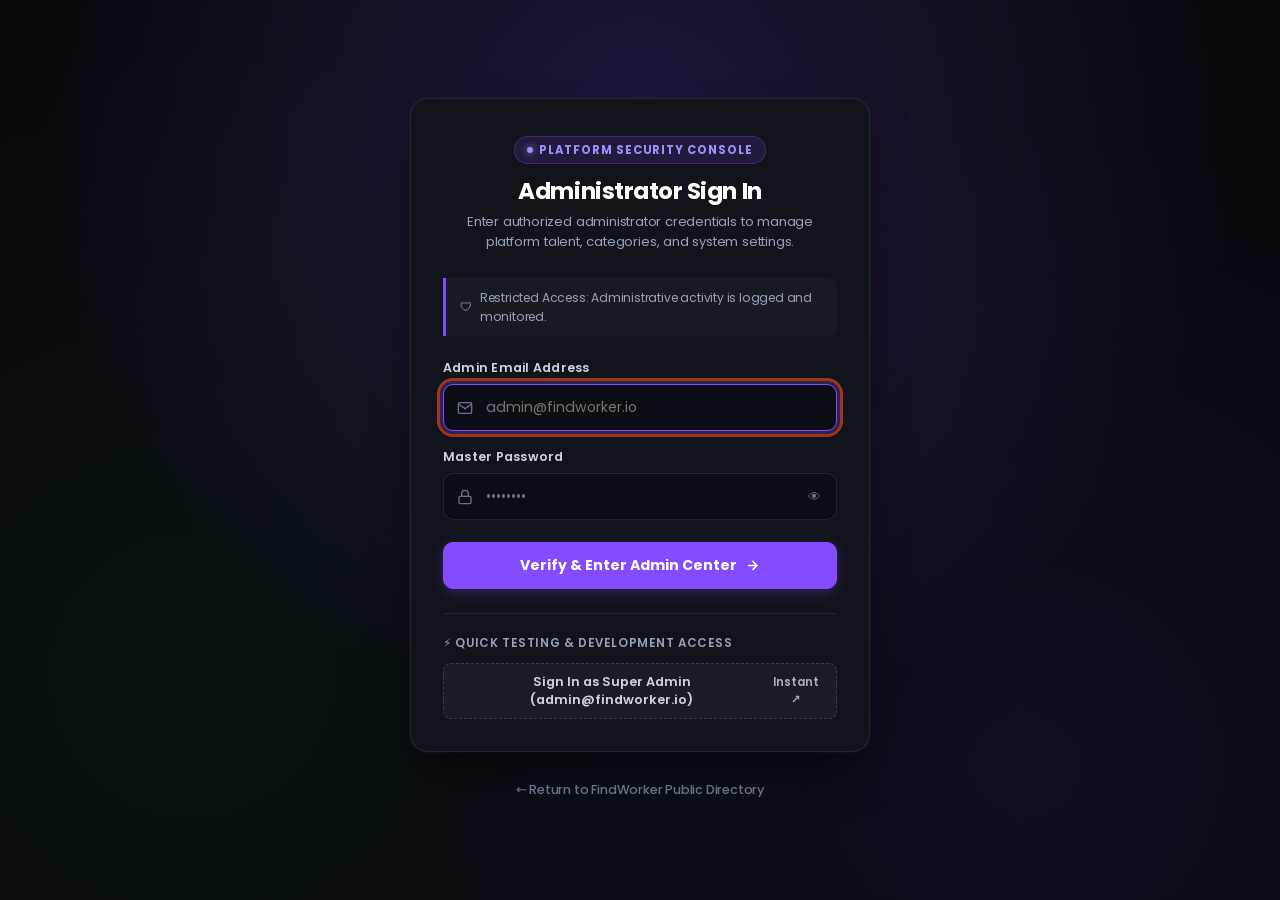
==== admin-login.html @ bddd2af4 "dashboard some changes" ====
<!DOCTYPE html>
<html lang="en">

<head>
  <meta charset="UTF-8">
  <meta name="viewport" content="width=device-width, initial-scale=1.0">
  <title>Admin Portal Sign In — FindWorker</title>
  <meta name="description"
    content="Secure administrative sign-in portal for FindWorker Platform Control. Authorized personnel only.">

  <!-- Google Fonts: Poppins -->
  <link rel="preconnect" href="https://fonts.googleapis.com">
  <link rel="preconnect" href="https://fonts.gstatic.com" crossorigin>
  <link
    href="https://fonts.googleapis.com/css2?family=Poppins:ital,wght@0,300;0,400;0,500;0,600;0,700;0,800;1,400&display=swap"
    rel="stylesheet">

  <link rel="stylesheet" href="style/style.css">

  <style>
    :root {
      --admin-bg: #090A0F;
      --admin-surface: #11131B;
      --admin-border: rgba(255, 255, 255, 0.08);
      --admin-accent: #854CFF;
      --admin-accent-glow: rgba(133, 76, 255, 0.25);
    }

    body.admin-login-body {
      background: var(--admin-bg);
      color: #E2E8F0;
      font-family: 'Poppins', system-ui, -apple-system, sans-serif;
      min-height: 100vh;
      display: flex;
      flex-direction: column;
      align-items: center;
      justify-content: center;
      padding: 24px 16px;
      margin: 0;
      position: relative;
      overflow-x: hidden;
    }

    /* Ambient Security Backdrop */
    .admin-login-backdrop {
      position: fixed;
      inset: 0;
      pointer-events: none;
      background: 
        radial-gradient(circle at 50% 15%, rgba(133, 76, 255, 0.18) 0%, transparent 60%),
        radial-gradient(circle at 80% 85%, rgba(80, 76, 255, 0.08) 0%, transparent 50%),
        radial-gradient(circle at 15% 75%, rgba(16, 185, 129, 0.05) 0%, transparent 50%);
      z-index: 0;
    }

    .admin-login-card {
      position: relative;
      z-index: 1;
      width: 100%;
      max-width: 460px;
      background: var(--admin-surface);
      border: 1px solid var(--admin-border);
      border-radius: 18px;
      padding: 36px 32px 32px;
      box-shadow: 0 24px 48px -12px rgba(0, 0, 0, 0.6), 0 0 0 1px rgba(255, 255, 255, 0.04);
      backdrop-filter: blur(20px);
    }

    .admin-brand-header {
      text-align: center;
      margin-bottom: 26px;
    }

    .admin-security-pill {
      display: inline-flex;
      align-items: center;
      gap: 6px;
      background: rgba(133, 76, 255, 0.14);
      color: #A78BFA;
      border: 1px solid rgba(133, 76, 255, 0.3);
      padding: 4px 12px;
      border-radius: 9999px;
      font-size: 0.72rem;
      font-weight: 700;
      letter-spacing: 0.08em;
      text-transform: uppercase;
      margin-bottom: 14px;
    }

    .admin-security-pill .pulse-dot {
      width: 6px;
      height: 6px;
      border-radius: 50%;
      background: #A78BFA;
      box-shadow: 0 0 8px #A78BFA;
    }

    .admin-login-title {
      font-size: 1.45rem;
      font-weight: 700;
      color: #FFFFFF;
      letter-spacing: -0.02em;
      margin: 0 0 6px;
    }

    .admin-login-subtitle {
      font-size: 0.82rem;
      color: #94A3B8;
      line-height: 1.5;
      margin: 0;
    }

    .admin-security-advisory {
      background: rgba(255, 255, 255, 0.03);
      border-left: 3px solid var(--admin-accent);
      border-radius: 0 8px 8px 0;
      padding: 10px 14px;
      margin-bottom: 22px;
      font-size: 0.76rem;
      color: #94A3B8;
      display: flex;
      align-items: center;
      gap: 8px;
    }

    .admin-login-form {
      display: flex;
      flex-direction: column;
      gap: 16px;
    }

    .admin-form-group {
      display: flex;
      flex-direction: column;
      gap: 6px;
    }

    .admin-form-label {
      font-size: 0.78rem;
      font-weight: 600;
      color: #CBD5E1;
      letter-spacing: 0.02em;
    }

    .admin-input-wrap {
      position: relative;
      display: flex;
      align-items: center;
    }

    .admin-input-icon {
      position: absolute;
      left: 14px;
      color: #64748B;
      pointer-events: none;
      display: flex;
      align-items: center;
    }

    .admin-form-input {
      width: 100%;
      background: #0B0D14;
      border: 1px solid rgba(255, 255, 255, 0.1);
      border-radius: 10px;
      padding: 12px 14px 12px 42px;
      color: #FFFFFF;
      font-family: inherit;
      font-size: 0.88rem;
      transition: all 0.2s ease;
      outline: none;
      box-sizing: border-box;
    }

    .admin-form-input:focus {
      border-color: var(--admin-accent);
      box-shadow: 0 0 0 3px var(--admin-accent-glow);
    }

    .admin-pass-toggle-btn {
      position: absolute;
      right: 12px;
      background: none;
      border: none;
      color: #64748B;
      cursor: pointer;
      padding: 4px;
      font-size: 0.8rem;
      transition: color 0.15s ease;
    }

    .admin-pass-toggle-btn:hover {
      color: #CBD5E1;
    }

    .admin-submit-btn {
      background: var(--admin-accent);
      color: #FFFFFF;
      border: 1px solid var(--admin-accent);
      border-radius: 10px;
      padding: 12px 16px;
      font-size: 0.88rem;
      font-weight: 700;
      font-family: inherit;
      cursor: pointer;
      display: flex;
      align-items: center;
      justify-content: center;
      gap: 8px;
      transition: all 0.2s cubic-bezier(0.16, 1, 0.3, 1);
      box-shadow: 0 4px 14px var(--admin-accent-glow);
      margin-top: 6px;
    }

    .admin-submit-btn:hover {
      background: #7337F5;
      transform: translateY(-1px);
      box-shadow: 0 6px 20px rgba(133, 76, 255, 0.4);
    }

    .admin-submit-btn:active {
      transform: translateY(0);
    }

    .admin-error-box {
      display: none;
      background: rgba(239, 68, 68, 0.12);
      border: 1px solid rgba(239, 68, 68, 0.3);
      color: #FCA5A5;
      border-radius: 8px;
      padding: 10px 14px;
      font-size: 0.78rem;
      align-items: center;
      gap: 8px;
      animation: shakeError 0.3s ease;
    }

    @keyframes shakeError {
      0%, 100% { transform: translateX(0); }
      25% { transform: translateX(-4px); }
      75% { transform: translateX(4px); }
    }

    /* 1-Click Demo Section */
    .admin-demo-box {
      margin-top: 24px;
      padding-top: 20px;
      border-top: 1px solid var(--admin-border);
      display: flex;
      flex-direction: column;
      gap: 10px;
    }

    .admin-demo-header {
      display: flex;
      align-items: center;
      justify-content: space-between;
      font-size: 0.74rem;
      color: #94A3B8;
      font-weight: 600;
      text-transform: uppercase;
      letter-spacing: 0.05em;
    }

    .admin-demo-btn {
      width: 100%;
      background: rgba(255, 255, 255, 0.04);
      border: 1px dashed rgba(255, 255, 255, 0.14);
      color: #CBD5E1;
      border-radius: 8px;
      padding: 9px 12px;
      font-size: 0.8rem;
      font-weight: 600;
      font-family: inherit;
      cursor: pointer;
      display: flex;
      align-items: center;
      justify-content: space-between;
      transition: all 0.15s ease;
    }

    .admin-demo-btn:hover {
      background: rgba(133, 76, 255, 0.1);
      border-color: var(--admin-accent);
      color: #FFFFFF;
    }

    .admin-login-footer {
      margin-top: 24px;
      text-align: center;
      position: relative;
      z-index: 1;
    }

    .admin-back-link {
      color: #64748B;
      text-decoration: none;
      font-size: 0.8rem;
      font-weight: 500;
      transition: color 0.15s ease;
      display: inline-flex;
      align-items: center;
      gap: 6px;
    }

    .admin-back-link:hover {
      color: #E2E8F0;
    }
  </style>
</head>

<body class="admin-login-body">

  <div class="admin-login-backdrop"></div>

  <main class="admin-login-card">

    <div class="admin-brand-header">
      <div class="admin-security-pill">
        <span class="pulse-dot"></span>
        <span>Platform Security Console</span>
      </div>
      <h1 class="admin-login-title">Administrator Sign In</h1>
      <p class="admin-login-subtitle">
        Enter authorized administrator credentials to manage platform talent, categories, and system settings.
      </p>
    </div>

    <div class="admin-security-advisory">
      <span>🛡</span>
      <span>Restricted Access: Administrative activity is logged and monitored.</span>
    </div>

    <!-- Error Alert Box -->
    <div id="admin-login-error" class="admin-error-box" role="alert">
      <span>✕</span>
      <span id="admin-login-error-text">Incorrect email or password.</span>
    </div>

    <form id="admin-login-form" class="admin-login-form" novalidate>
      <div class="admin-form-group">
        <label class="admin-form-label" for="admin-email">Admin Email Address</label>
        <div class="admin-input-wrap">
          <span class="admin-input-icon">
            <svg width="16" height="16" viewBox="0 0 24 24" fill="none" stroke="currentColor" stroke-width="2">
              <path d="M4 4h16c1.1 0 2 .9 2 2v12c0 1.1-.9 2-2 2H4c-1.1 0-2-.9-2-2V6c0-1.1.9-2 2-2z"></path>
              <polyline points="22,6 12,13 2,6"></polyline>
            </svg>
          </span>
          <input type="email" id="admin-email" class="admin-form-input" placeholder="admin@findworker.io" required autofocus>
        </div>
      </div>

      <div class="admin-form-group">
        <label class="admin-form-label" for="admin-password">Master Password</label>
        <div class="admin-input-wrap">
          <span class="admin-input-icon">
            <svg width="16" height="16" viewBox="0 0 24 24" fill="none" stroke="currentColor" stroke-width="2">
              <rect x="3" y="11" width="18" height="11" rx="2" ry="2"></rect>
              <path d="M7 11V7a5 5 0 0 1 10 0v4"></path>
            </svg>
          </span>
          <input type="password" id="admin-password" class="admin-form-input" placeholder="••••••••" required>
          <button type="button" class="admin-pass-toggle-btn" id="btn-toggle-admin-pass" aria-label="Toggle password visibility">
            👁
          </button>
        </div>
      </div>

      <button type="submit" class="admin-submit-btn" id="btn-admin-submit">
        <span>Verify &amp; Enter Admin Center</span>
        <svg width="15" height="15" viewBox="0 0 24 24" fill="none" stroke="currentColor" stroke-width="2.5">
          <line x1="5" y1="12" x2="19" y2="12"></line>
          <polyline points="12 5 19 12 12 19"></polyline>
        </svg>
      </button>
    </form>

    <!-- 1-Click Demo Shortcut for Instant Testing -->
    <div class="admin-demo-box">
      <div class="admin-demo-header">
        <span>⚡ Quick Testing &amp; Development Access</span>
      </div>
      <button type="button" class="admin-demo-btn" id="btn-demo-admin-fill">
        <span>Sign In as Super Admin (<span id="demo-admin-email-tag">admin@findworker.io</span>)</span>
        <span style="font-size: 0.72rem; opacity: 0.8;">Instant ↗</span>
      </button>
    </div>

  </main>

  <footer class="admin-login-footer">
    <a href="index.html#home" class="admin-back-link">
      <span>← Return to FindWorker Public Directory</span>
    </a>
  </footer>

  <!-- Toast Notification Container -->
  <div class="toast-container" id="toast-container" aria-live="polite"></div>

  <!-- Shared Auth & Data Scripts -->
  <script src="script/workers-data.js"></script>
  <script src="script/auth.js"></script>

  <script>
    (function () {
      'use strict';

      // 1. If already logged in as admin, redirect directly to admin.html
      if (window.FINDWORKER_AUTH && window.FINDWORKER_AUTH.isAdmin()) {
        window.location.href = 'admin.html';
        return;
      }

      const form = document.getElementById('admin-login-form');
      const emailInput = document.getElementById('admin-email');
      const passInput = document.getElementById('admin-password');
      const errorBox = document.getElementById('admin-login-error');
      const errorText = document.getElementById('admin-login-error-text');
      const togglePassBtn = document.getElementById('btn-toggle-admin-pass');
      const demoFillBtn = document.getElementById('btn-demo-admin-fill');
      const demoEmailTag = document.getElementById('demo-admin-email-tag');

      // Update demo button label to show current active admin email
      if (window.FINDWORKER_AUTH && demoEmailTag) {
        const adminAcc = window.FINDWORKER_AUTH.getAdminAccount();
        if (adminAcc && adminAcc.email) {
          demoEmailTag.textContent = adminAcc.email;
        }
      }

      // Password visibility toggle
      if (togglePassBtn && passInput) {
        togglePassBtn.addEventListener('click', () => {
          const isPass = passInput.type === 'password';
          passInput.type = isPass ? 'text' : 'password';
          togglePassBtn.textContent = isPass ? '🙈' : '👁';
        });
      }

      function showError(msg) {
        if (!errorBox || !errorText) return;
        errorText.textContent = msg;
        errorBox.style.display = 'flex';
      }

      function hideError() {
        if (!errorBox) return;
        errorBox.style.display = 'none';
      }

      // 1-Click Demo Login
      if (demoFillBtn) {
        demoFillBtn.addEventListener('click', () => {
          const adminAcc = window.FINDWORKER_AUTH.getAdminAccount();
          const email = adminAcc ? adminAcc.email : 'admin@findworker.io';
          const pass = adminAcc ? adminAcc.password : 'admin123';

          emailInput.value = email;
          passInput.value = pass;
          hideError();

          const res = window.FINDWORKER_AUTH.login(email, pass);
          if (res.success && res.user.role === 'admin') {
            demoFillBtn.innerHTML = `<span>✓ Verified! Redirecting...</span>`;
            setTimeout(() => {
              window.location.href = 'admin.html';
            }, 500);
          } else {
            showError(res.message || 'Unable to authenticate as admin.');
          }
        });
      }

      // Manual Login Submit
      if (form) {
        form.addEventListener('submit', (e) => {
          e.preventDefault();
          hideError();

          const email = emailInput.value.trim();
          const pass = passInput.value;

          if (!email || !pass) {
            showError('Please enter both administrative email and password.');
            return;
          }

          if (!window.FINDWORKER_AUTH) {
            showError('Authentication service unavailable.');
            return;
          }

          const res = window.FINDWORKER_AUTH.login(email, pass);
          if (!res.success) {
            showError(res.message || 'Invalid administrative credentials.');
            return;
          }

          if (res.user.role !== 'admin') {
            showError('Access denied: this portal is restricted to Platform Administrators.');
            // Log out session to avoid role leakage
            window.FINDWORKER_AUTH.logout(null);
            return;
          }

          // Success: Launch admin center
          const submitBtn = document.getElementById('btn-admin-submit');
          if (submitBtn) {
            submitBtn.innerHTML = `<span>✓ Verified! Launching Admin Center...</span>`;
            submitBtn.style.background = '#10B981';
            submitBtn.style.borderColor = '#10B981';
          }

          setTimeout(() => {
            window.location.href = 'admin.html';
          }, 600);
        });
      }

    })();
  </script>
</body>

</html>
---- style/style.css ----
/* ==========================================================================
   FindWorker — Portfolio-first directory for independent digital talent

   Identity: Modern Charcoal (#0F0F0F), Violet-Indigo (#504CFF), Minimal Light (#F4F4F4).
   Typography: Poppins.
   ========================================================================== */

/* --- Custom Properties / Design Tokens --- */
:root {
  /* Brand Core Colors (InoVis Clean Hero Palette) */
  --color-primary: #504CFF;
  --color-primary-hover: #403BEE;
  --color-primary-active: #322DC8;
  --color-primary-light: rgba(80, 76, 255, 0.08);
  --color-primary-glow: rgba(133, 76, 255, 0.28);
  --color-primary-border: rgba(80, 76, 255, 0.22);

  --color-secondary: #0F0F0F;
  --color-secondary-hover: #262626;
  --color-secondary-surface: #1E1E1E;
  --color-secondary-muted: #575757;
  --color-secondary-faint: rgba(15, 15, 15, 0.04);

  --color-foreground: #0F0F0F;
  --color-foreground-light: #262626;
  --color-foreground-muted: #575757;
  --color-foreground-faint: rgba(15, 15, 15, 0.04);
  --color-foreground-border: #EBEBEB;

  --color-background: #F4F4F4;
  --color-background-soft: #EDEDED;
  --color-background-card: #FFFFFF;
  --color-background-pure: #FFFFFF;
  --color-background-muted: #EBEBEB;

  /* Supplemental Clean Tones */
  --color-accent-purple: #854CFF;
  --color-gold: #F59E0B;
  --color-gold-light: rgba(245, 158, 11, 0.12);
  --color-emerald: #10B981;
  --color-emerald-light: rgba(16, 185, 129, 0.12);

  --color-border: #EBEBEB;
  --color-border-dark: #DCDCDC;
  --color-border-light: #F0F0F0;

  /* Typography: Poppins Design System */
  --font-display: 'Poppins', -apple-system, BlinkMacSystemFont, 'Segoe UI', Roboto, sans-serif;
  --font-sans: 'Poppins', -apple-system, BlinkMacSystemFont, 'Segoe UI', Roboto, sans-serif;
  --font-body: 'Poppins', -apple-system, BlinkMacSystemFont, 'Segoe UI', Roboto, sans-serif;
  --font-serif: 'Poppins', -apple-system, BlinkMacSystemFont, 'Segoe UI', Roboto, sans-serif;

  /* High-End Clean Layered Shadows */
  --shadow-xs: 0 1px 3px rgba(0, 0, 0, 0.04);
  --shadow-sm: 0 2px 8px rgba(0, 0, 0, 0.05), 0 1px 2px rgba(0, 0, 0, 0.03);
  --shadow-md: 0 8px 24px rgba(0, 0, 0, 0.06), 0 2px 6px rgba(0, 0, 0, 0.04);
  --shadow-lg: 0 16px 40px rgba(0, 0, 0, 0.08), 0 4px 12px rgba(0, 0, 0, 0.04);
  --shadow-xl: 0 24px 60px rgba(0, 0, 0, 0.10), 0 6px 18px rgba(0, 0, 0, 0.05);
  --shadow-primary: 0 8px 24px rgba(80, 76, 255, 0.25);

  /* Radii */
  --radius-xs: 4px;
  --radius-sm: 8px;
  --radius-md: 12px;
  --radius-lg: 18px;
  --radius-xl: 24px;
  --radius-full: 9999px;

  /* Transitions */
  --transition-fast: 150ms cubic-bezier(0.16, 1, 0.3, 1);
  --transition-normal: 260ms cubic-bezier(0.16, 1, 0.3, 1);
  --transition-spring: 420ms cubic-bezier(0.175, 0.885, 0.32, 1.275);

  --container-max: 1440px;
}

/* --- Global Reset & Base Styles --- */
*,
*::before,
*::after {
  box-sizing: border-box;
  margin: 0;
  padding: 0;
}

html {
  font-size: 16px;
  scroll-behavior: smooth;
  -webkit-font-smoothing: antialiased;
  -moz-osx-font-smoothing: grayscale;
}

body {
  font-family: var(--font-sans);
  font-weight: 400;
  background-color: var(--color-background);
  color: var(--color-secondary);
  line-height: 1.6;
  min-height: 100vh;
  position: relative;
  overflow-x: hidden;
}

body::before {
  display: none;
}

::selection {
  background-color: var(--color-primary);
  color: #FFFFFF;
}

/* Custom Sleek Scrollbar */
::-webkit-scrollbar {
  width: 8px;
  height: 8px;
}

::-webkit-scrollbar-track {
  background: var(--color-background);
}

::-webkit-scrollbar-thumb {
  background: rgba(15, 15, 15, 0.18);
  border-radius: var(--radius-full);
}

::-webkit-scrollbar-thumb:hover {
  background: var(--color-primary);
}

/* Typography Standards */
h1,
h2,
h3,
h4,
h5,
h6 {
  font-family: var(--font-display);
  color: var(--color-secondary);
  font-weight: 600;
  line-height: 1.2;
  letter-spacing: -0.02em;
}

h1 {
  font-size: clamp(2.4rem, 4.6vw, 4.1rem);
  font-weight: 700;
  letter-spacing: -0.025em;
}

h2 {
  font-size: clamp(1.85rem, 3.2vw, 2.7rem);
}

h3 {
  font-size: clamp(1.22rem, 1.8vw, 1.6rem);
}

p {
  color: var(--color-secondary-muted);
}

a {
  color: inherit;
  text-decoration: none;
  transition: color var(--transition-fast);
}

button,
input,
select,
textarea,
optgroup {
  font-family: var(--font-sans);
  font-size: 1rem;
}

button {
  cursor: pointer;
  border: none;
  background: none;
}

img {
  max-width: 100%;
  height: auto;
  display: block;
}

/* Layout Utilities */
.container {
  width: 100%;
  max-width: var(--container-max);
  margin-left: auto;
  margin-right: auto;
  padding-left: clamp(18px, 3.5vw, 36px);
  padding-right: clamp(18px, 3.5vw, 36px);
}

.section-padding {
  padding-top: clamp(64px, 7vw, 104px);
  padding-bottom: clamp(64px, 7vw, 104px);
}

.section-header {
  display: flex;
  align-items: flex-end;
  justify-content: space-between;
  margin-bottom: 38px;
  gap: 20px;
  flex-wrap: wrap;
}

.section-header-left {
  max-width: 660px;
}

.section-subtitle {
  font-size: 1.05rem;
  color: var(--color-secondary-muted);
  margin-top: 8px;
  line-height: 1.6;
}

/* --- Badges & Tags --- */
.badge {
  display: inline-flex;
  align-items: center;
  gap: 6px;
  padding: 6px 14px;
  border-radius: var(--radius-full);
  font-size: 0.78rem;
  font-weight: 700;
  letter-spacing: 0.04em;
  text-transform: uppercase;
  transition: all var(--transition-fast);
}

.badge-primary {
  background-color: var(--color-primary-light);
  color: var(--color-primary);
  border: 1px solid var(--color-primary-border);
}

.badge-forest {
  background-color: var(--color-foreground-faint);
  color: var(--color-foreground);
  border: 1px solid var(--color-foreground-border);
}

.badge-dark {
  background-color: var(--color-secondary);
  color: var(--color-background);
}

.badge-tier-pro {
  background: linear-gradient(135deg, #0F0F0F 0%, #2A2824 100%);
  color: #FBBF24;
  font-size: 0.74rem;
  font-weight: 700;
  padding: 4px 10px;
  border-radius: var(--radius-full);
  display: inline-flex;
  align-items: center;
  gap: 5px;
  border: 1px solid rgba(251, 191, 36, 0.35);
  box-shadow: 0 2px 6px rgba(0, 0, 0, 0.12);
}

.badge-tier-l3 {
  background-color: rgba(18, 58, 44, 0.12);
  color: var(--color-foreground);
  font-size: 0.74rem;
  font-weight: 700;
  padding: 4px 10px;
  border-radius: var(--radius-full);
  display: inline-flex;
  align-items: center;
  gap: 4px;
  border: 1px solid var(--color-foreground-border);
}

.badge-tier-l2 {
  background-color: rgba(214, 68, 30, 0.10);
  color: var(--color-primary);
  font-size: 0.74rem;
  font-weight: 700;
  padding: 4px 10px;
  border-radius: var(--radius-full);
  display: inline-flex;
  align-items: center;
  gap: 4px;
  border: 1px solid var(--color-primary-border);
}

/* --- Buttons --- */
.btn {
  display: inline-flex;
  align-items: center;
  justify-content: center;
  gap: 10px;
  padding: 13px 28px;
  border-radius: var(--radius-full);
  font-weight: 600;
  font-size: 0.94rem;
  transition: all var(--transition-normal);
  white-space: nowrap;
  user-select: none;
  position: relative;
  overflow: hidden;
}

.btn-primary {
  background-color: var(--color-primary);
  color: #FFFFFF;
  box-shadow: var(--shadow-primary);
}

.btn-primary:hover {
  background-color: var(--color-primary-hover);
  box-shadow: 0 8px 26px rgba(214, 68, 30, 0.40);
  transform: translateY(-2px);
}

.btn-primary:active {
  background-color: var(--color-primary-active);
  transform: translateY(0);
}

.btn-secondary {
  background-color: var(--color-secondary);
  color: var(--color-background);
  box-shadow: var(--shadow-sm);
}

.btn-secondary:hover {
  background-color: var(--color-secondary-hover);
  transform: translateY(-2px);
  box-shadow: var(--shadow-md);
}

.btn-outline {
  border: 1.5px solid var(--color-border-dark);
  color: var(--color-secondary);
  background-color: transparent;
}

.btn-outline:hover {
  border-color: var(--color-secondary);
  background-color: rgba(27, 26, 23, 0.05);
  transform: translateY(-1px);
}

.btn-white {
  background-color: var(--color-background-pure);
  color: var(--color-secondary);
  border: 1px solid var(--color-border);
  box-shadow: var(--shadow-xs);
}

.btn-white:hover {
  border-color: var(--color-primary);
  color: var(--color-primary);
  box-shadow: var(--shadow-sm);
  transform: translateY(-1px);
}

.btn-sm {
  padding: 8px 18px;
  font-size: 0.85rem;
}

/* ==========================================================================
   Header & Navigation
   ========================================================================== */
.site-header {
  position: relative;
  z-index: 200;
  background-color: var(--color-background-card);
  border-bottom: 1px solid var(--color-border);
}

.site-header.scrolled {
  background-color: var(--color-background-card);
  box-shadow: none;
}

.header-inner {
  display: flex;
  align-items: center;
  justify-content: space-between;
  height: 72px;
}

.site-header.scrolled .header-inner {
  height: 72px;
}

.brand-logo {
  display: flex;
  align-items: center;
  gap: 13px;
  user-select: none;
}

.brand-symbol {
  width: 44px;
  height: 44px;
  background-color: var(--color-primary);
  color: #FFFFFF;
  border-radius: 12px;
  display: flex;
  align-items: center;
  justify-content: center;
  box-shadow: 0 4px 16px rgba(214, 68, 30, 0.35);
  transition: transform var(--transition-spring), box-shadow var(--transition-normal);
}

.brand-logo:hover .brand-symbol {
  transform: rotate(-7deg) scale(1.08);
  box-shadow: 0 6px 20px rgba(214, 68, 30, 0.45);
}

.brand-text-block {
  display: flex;
  flex-direction: column;
}

.brand-title {
  font-family: var(--font-display);
  font-size: 1.55rem;
  font-weight: 600;
  color: var(--color-secondary);
  line-height: 1;
  letter-spacing: -0.025em;
}

.brand-title span {
  color: var(--color-primary);
}

.brand-tagline {
  font-size: 0.72rem;
  font-weight: 600;
  color: var(--color-foreground);
  text-transform: uppercase;
  letter-spacing: 0.12em;
  margin-top: 3px;
}

.main-nav {
  display: flex;
  align-items: center;
  gap: 28px;
}

.nav-link {
  font-size: 0.94rem;
  font-weight: 500;
  color: var(--color-secondary);
  position: relative;
  padding: 6px 0;
  cursor: pointer;
  transition: color var(--transition-fast);
}

.nav-link::after {
  content: "";
  position: absolute;
  bottom: 0;
  left: 0;
  width: 0%;
  height: 2px;
  background-color: var(--color-primary);
  transition: width var(--transition-normal);
  border-radius: 2px;
}

.nav-link:hover {
  color: var(--color-primary);
}

.nav-link:hover::after,
.nav-link.active::after {
  width: 100%;
}

.nav-link.active {
  color: var(--color-primary);
  font-weight: 600;
}

.header-actions {
  display: flex;
  align-items: center;
  gap: 12px;
}

.shortlist-trigger {
  background-color: var(--color-background-pure);
  color: var(--color-secondary);
  border: 1px solid var(--color-border);
  padding: 8px 16px;
  border-radius: var(--radius-full);
  display: flex;
  align-items: center;
  gap: 8px;
  font-size: 0.88rem;
  font-weight: 600;
  box-shadow: var(--shadow-xs);
  transition: all var(--transition-fast);
}

.shortlist-trigger:hover {
  border-color: var(--color-primary);
  color: var(--color-primary);
  transform: translateY(-1px);
  box-shadow: var(--shadow-sm);
}

.shortlist-count {
  background-color: var(--color-primary);
  color: #FFFFFF;
  font-size: 0.72rem;
  font-weight: 700;
  padding: 2px 7px;
  border-radius: var(--radius-full);
  min-width: 18px;
  text-align: center;
  line-height: 1.2;
}

/* Mobile Menu Toggle Button */
.mobile-menu-toggle {
  display: none;
  flex-direction: column;
  justify-content: center;
  align-items: center;
  width: 40px;
  height: 40px;
  border-radius: var(--radius-md);
  border: 1px solid var(--color-border);
  background-color: var(--color-background-pure);
  gap: 5px;
  cursor: pointer;
  transition: all var(--transition-fast);
}

.hamburger-bar {
  width: 20px;
  height: 2px;
  background-color: var(--color-secondary);
  border-radius: 2px;
  transition: all var(--transition-normal);
}

.mobile-menu-toggle.active .hamburger-bar:nth-child(1) {
  transform: translateY(7px) rotate(45deg);
}

.mobile-menu-toggle.active .hamburger-bar:nth-child(2) {
  opacity: 0;
  transform: scaleX(0);
}

.mobile-menu-toggle.active .hamburger-bar:nth-child(3) {
  transform: translateY(-7px) rotate(-45deg);
}

/* Mobile Nav Drawer */
.mobile-nav-drawer {
  display: none;
  position: absolute;
  top: 100%;
  left: 0;
  right: 0;
  background-color: rgba(244, 239, 230, 0.98);
  backdrop-filter: blur(20px);
  -webkit-backdrop-filter: blur(20px);
  border-bottom: 1px solid var(--color-border-dark);
  box-shadow: var(--shadow-lg);
  padding: 24px;
  transform: translateY(-10px);
  opacity: 0;
  pointer-events: none;
  transition: all 260ms ease;
}

.mobile-nav-drawer.active {
  transform: translateY(0);
  opacity: 1;
  pointer-events: auto;
}

.mobile-nav-inner {
  display: flex;
  flex-direction: column;
  gap: 16px;
}

.mobile-nav-link {
  font-size: 1.05rem;
  font-weight: 600;
  color: var(--color-secondary);
  padding: 10px 0;
  border-bottom: 1px solid var(--color-border-light);
}

.mobile-nav-link:hover {
  color: var(--color-primary);
  padding-left: 6px;
}

.mobile-nav-actions {
  display: flex;
  flex-direction: column;
  gap: 10px;
  margin-top: 12px;
}

/* ==========================================================================
   Page View Switcher Container (Home View vs Freelancers Directory View)
   ========================================================================== */
.view-panel {
  display: block;
  animation: fadeInPanel 350ms ease;
}

.view-panel.view-hidden {
  display: none !important;
}

@keyframes fadeInPanel {
  from {
    opacity: 0;
    transform: translateY(8px);
  }

  to {
    opacity: 1;
    transform: translateY(0);
  }
}

/* ==========================================================================
   Hero Section (Home View)
   ========================================================================== */
.hero-section {
  padding-top: clamp(48px, 6vw, 76px);
  padding-bottom: clamp(60px, 8vw, 96px);
  position: relative;
  text-align: center;
  background: radial-gradient(circle at 50% 0%, rgba(214, 68, 30, 0.08) 0%, transparent 64%);
}

.hero-center-box {
  max-width: 900px;
  margin: 0 auto;
  display: flex;
  flex-direction: column;
  align-items: center;
  gap: 20px;
}

.hero-status-pill {
  display: inline-flex;
  align-items: center;
  gap: 8px;
  padding: 6px 18px;
  border-radius: var(--radius-full);
  background-color: var(--color-background-pure);
  border: 1px solid var(--color-border);
  font-size: 0.82rem;
  font-weight: 600;
  color: var(--color-secondary);
  box-shadow: var(--shadow-xs);
}

.pill-divider {
  color: var(--color-border-dark);
}

.pill-sub {
  color: var(--color-secondary-muted);
}

.pulse-dot-green {
  width: 9px;
  height: 9px;
  border-radius: 50%;
  background-color: #10B981;
  box-shadow: 0 0 10px #10B981;
  animation: pulseDot 2s infinite;
}

@keyframes pulseDot {

  0%,
  100% {
    opacity: 1;
    transform: scale(1);
  }

  50% {
    opacity: 0.35;
    transform: scale(0.85);
  }
}

.hero-title em {
  font-style: italic;
  color: var(--color-primary);
  font-weight: 500;
}

.hero-description {
  font-size: clamp(1.05rem, 1.4vw, 1.25rem);
  line-height: 1.68;
  color: var(--color-secondary-muted);
  max-width: 720px;
}

.hero-ctas-row {
  display: flex;
  align-items: center;
  justify-content: center;
  gap: 14px;
  flex-wrap: wrap;
  margin-top: 10px;
}

/* Quick Search Matrix under Hero */
.hero-matrix-wrapper {
  max-width: 1000px;
  margin: 40px auto 0;
  width: 100%;
}

.search-matrix-card {
  background-color: var(--color-background-pure);
  border: 1px solid var(--color-border);
  border-radius: var(--radius-xl);
  padding: 14px;
  box-shadow: var(--shadow-lg);
  display: flex;
  flex-direction: column;
  gap: 14px;
  position: relative;
}

.matrix-inputs-row {
  display: grid;
  grid-template-columns: 1.4fr 1.2fr 1.1fr auto;
  gap: 12px;
  align-items: center;
}

.input-group {
  display: flex;
  align-items: center;
  gap: 10px;
  background-color: var(--color-background-card);
  padding: 10px 14px;
  border-radius: var(--radius-md);
  border: 1px solid var(--color-border);
  transition: all var(--transition-fast);
}

.input-group:focus-within {
  border-color: var(--color-primary);
  background-color: #FFFFFF;
  box-shadow: 0 0 0 3px var(--color-primary-light);
}

.input-icon {
  color: var(--color-primary);
  display: flex;
  align-items: center;
  flex-shrink: 0;
}

.input-field-wrapper {
  display: flex;
  flex-direction: column;
  flex: 1;
  text-align: left;
  overflow: hidden;
}

.input-field-wrapper label {
  font-size: 0.72rem;
  font-weight: 700;
  text-transform: uppercase;
  letter-spacing: 0.05em;
  color: var(--color-secondary-muted);
  margin-bottom: 2px;
}

.input-field-wrapper select,
.input-field-wrapper input {
  border: none;
  background: transparent;
  outline: none;
  font-size: 0.92rem;
  font-weight: 600;
  color: var(--color-secondary);
  width: 100%;
}

.matrix-search-btn {
  height: 52px;
  padding: 0 26px;
  border-radius: var(--radius-md);
}

/* Trending Pills */
.trending-pills {
  display: flex;
  align-items: center;
  gap: 8px;
  flex-wrap: wrap;
  padding: 4px 6px;
  font-size: 0.85rem;
}

.trending-label {
  font-weight: 600;
  color: var(--color-secondary-muted);
  margin-right: 4px;
}

.pill-item {
  background-color: var(--color-background-soft);
  color: var(--color-secondary);
  padding: 5px 12px;
  border-radius: var(--radius-full);
  font-size: 0.8rem;
  font-weight: 600;
  border: 1px solid var(--color-border);
  transition: all var(--transition-fast);
}

.pill-item:hover {
  background-color: var(--color-primary-light);
  border-color: var(--color-primary-border);
  color: var(--color-primary);
  transform: translateY(-1px);
}

/* ==========================================================================
   Marquee Showcase Section
   ========================================================================== */
.marquee-wrapper {
  width: 100%;
  overflow: hidden;
  position: relative;
  padding: 32px 0;
  background: linear-gradient(180deg, transparent 0%, rgba(27, 26, 23, 0.02) 50%, transparent 100%);
}

.marquee-gradient-left,
.marquee-gradient-right {
  position: absolute;
  top: 0;
  bottom: 0;
  width: clamp(40px, 8vw, 120px);
  z-index: 2;
  pointer-events: none;
}

.marquee-gradient-left {
  left: 0;
  background: linear-gradient(to right, var(--color-background) 0%, transparent 100%);
}

.marquee-gradient-right {
  right: 0;
  background: linear-gradient(to left, var(--color-background) 0%, transparent 100%);
}

.marquee-infinite-track {
  display: flex;
  gap: 20px;
  width: max-content;
  animation: marqueeScroll 45s linear infinite;
}

.marquee-infinite-track:hover {
  animation-play-state: paused;
}

@keyframes marqueeScroll {
  from {
    transform: translateX(0);
  }

  to {
    transform: translateX(-50%);
  }
}

.marquee-card {
  width: 250px;
  height: 120px;
  border-radius: var(--radius-lg);
  padding: 18px;
  display: flex;
  flex-direction: column;
  justify-content: center;
  flex-shrink: 0;
  box-shadow: var(--shadow-sm);
  border: 1px solid var(--color-border);
  background-color: var(--color-background-pure);
  transition: transform var(--transition-fast);
}

.marquee-card:hover {
  transform: translateY(-3px);
}

.marquee-stat-card {
  background-color: var(--color-background-pure);
}

.stat-card-number {
  font-family: var(--font-display);
  font-size: 2.1rem;
  font-weight: 700;
  color: var(--color-secondary);
  line-height: 1;
  margin-bottom: 6px;
}

.stat-card-label {
  font-size: 0.8rem;
  color: var(--color-secondary-muted);
  line-height: 1.35;
}

.stat-terracotta .stat-card-number {
  color: var(--color-primary);
}

.stat-forest .stat-card-number {
  color: var(--color-foreground);
}

.marquee-person-card {
  position: relative;
  overflow: hidden;
  padding: 0;
}

.marquee-person-img {
  width: 100%;
  height: 100%;
  object-fit: cover;
}

.marquee-person-overlay {
  position: absolute;
  inset: 0;
  background: linear-gradient(to top, rgba(27, 26, 23, 0.85) 0%, rgba(27, 26, 23, 0.1) 60%);
  display: flex;
  flex-direction: column;
  justify-content: flex-end;
  padding: 12px 14px;
}

.marquee-person-name {
  color: #FFFFFF;
  font-weight: 700;
  font-size: 0.95rem;
}

.marquee-person-role {
  color: rgba(244, 239, 230, 0.85);
  font-size: 0.74rem;
}

/* ==========================================================================
   Roles & Categories Grid (#roles)
   ========================================================================== */
.categories-7col-grid {
  display: grid;
  grid-template-columns: repeat(7, 1fr);
  gap: 16px;
}

.role-category-box {
  background-color: var(--color-background-pure);
  border: 1px solid var(--color-border);
  border-radius: var(--radius-lg);
  padding: 22px 16px;
  display: flex;
  flex-direction: column;
  align-items: center;
  text-align: center;
  gap: 12px;
  cursor: pointer;
  transition: all var(--transition-normal);
  box-shadow: var(--shadow-xs);
}

.role-category-box:hover {
  transform: translateY(-5px);
  border-color: var(--color-primary-border);
  box-shadow: var(--shadow-md);
}

.role-icon-circle {
  width: 52px;
  height: 52px;
  border-radius: 50%;
  background-color: var(--color-background-soft);
  color: var(--color-primary);
  display: flex;
  align-items: center;
  justify-content: center;
  font-size: 1.4rem;
  transition: all var(--transition-fast);
}

.role-category-box:hover .role-icon-circle {
  background-color: var(--color-primary);
  color: #FFFFFF;
  transform: scale(1.1);
}

.role-title {
  font-family: var(--font-sans);
  font-size: 0.94rem;
  font-weight: 700;
  color: var(--color-secondary);
}

.role-count-pill {
  font-size: 0.74rem;
  font-weight: 600;
  color: var(--color-secondary-muted);
  background-color: var(--color-background-soft);
  padding: 3px 9px;
  border-radius: var(--radius-full);
}

/* ==========================================================================
   Top Freelancers & Open Opportunities Grids
   ========================================================================== */
.carousel-nav-arrows {
  display: flex;
  align-items: center;
  gap: 8px;
}

.arrow-circle-btn {
  width: 40px;
  height: 40px;
  border-radius: 50%;
  border: 1px solid var(--color-border);
  background-color: var(--color-background-pure);
  display: flex;
  align-items: center;
  justify-content: center;
  color: var(--color-secondary);
  font-size: 1.1rem;
  transition: all var(--transition-fast);
  cursor: pointer;
  box-shadow: var(--shadow-xs);
}

.arrow-circle-btn:hover {
  border-color: var(--color-primary);
  color: var(--color-primary);
  background-color: var(--color-background-card);
  transform: scale(1.05);
}

.freelancers-cards-grid {
  display: grid;
  grid-template-columns: repeat(4, 1fr);
  gap: 24px;
}

.freelancer-grid-card {
  background-color: var(--color-background-pure);
  border: 1px solid var(--color-border);
  border-radius: var(--radius-xl);
  padding: 24px 20px;
  display: flex;
  flex-direction: column;
  position: relative;
  box-shadow: var(--shadow-sm);
  transition: all var(--transition-normal);
}

.freelancer-grid-card:hover {
  transform: translateY(-6px);
  box-shadow: var(--shadow-lg);
  border-color: var(--color-primary-border);
}

.card-top-action-bar {
  display: flex;
  align-items: center;
  justify-content: space-between;
  margin-bottom: 14px;
}

.card-avatar-center {
  display: flex;
  justify-content: center;
  margin-bottom: 14px;
}

.avatar-round-frame {
  position: relative;
  width: 82px;
  height: 82px;
  border-radius: 50%;
  overflow: visible;
  border: 3px solid var(--color-background-pure);
  box-shadow: 0 0 0 2px var(--color-border);
}

.avatar-round-frame img {
  width: 100%;
  height: 100%;
  border-radius: 50%;
  object-fit: cover;
}

.online-indicator-dot {
  position: absolute;
  bottom: 2px;
  right: 2px;
  width: 14px;
  height: 14px;
  border-radius: 50%;
  background-color: #10B981;
  border: 2.5px solid #FFFFFF;
  box-shadow: 0 0 6px rgba(16, 185, 129, 0.6);
}

.online-indicator-dot.large {
  width: 18px;
  height: 18px;
  border-width: 3px;
  bottom: 4px;
  right: 4px;
}

.card-center-details {
  text-align: center;
  display: flex;
  flex-direction: column;
  gap: 3px;
  margin-bottom: 12px;
}

.card-worker-name {
  font-family: var(--font-display);
  font-size: 1.25rem;
  font-weight: 700;
  color: var(--color-secondary);
}

.card-worker-craft {
  font-size: 0.82rem;
  color: var(--color-primary);
  font-weight: 600;
}

.card-rating-line {
  display: flex;
  align-items: center;
  justify-content: center;
  gap: 4px;
  font-size: 0.84rem;
  font-weight: 700;
  margin-top: 4px;
}

.star-gold {
  color: #F59E0B;
}

.review-count {
  color: var(--color-secondary-muted);
  font-weight: 400;
}

.card-highlights-row {
  display: flex;
  align-items: center;
  justify-content: center;
  gap: 8px;
  margin-bottom: 14px;
  flex-wrap: wrap;
}

.portfolio-count-pill {
  display: inline-flex;
  align-items: center;
  gap: 5px;
  font-size: 0.74rem;
  font-weight: 700;
  background-color: var(--color-foreground-faint);
  color: var(--color-foreground);
  padding: 3px 9px;
  border-radius: var(--radius-full);
}

.exp-badge {
  font-size: 0.74rem;
  font-weight: 600;
  color: var(--color-secondary-muted);
  background-color: var(--color-background-soft);
  padding: 3px 8px;
  border-radius: var(--radius-full);
}

.card-skills-row {
  display: flex;
  flex-wrap: wrap;
  gap: 6px;
  justify-content: center;
  margin-bottom: 18px;
}

.skill-chip {
  font-size: 0.72rem;
  font-weight: 600;
  background-color: var(--color-background-soft);
  color: var(--color-secondary);
  padding: 3px 9px;
  border-radius: var(--radius-sm);
  border: 1px solid var(--color-border);
  transition: all var(--transition-fast);
}

.skill-chip:hover {
  border-color: var(--color-primary-border);
  background-color: var(--color-primary-light);
  color: var(--color-primary);
}

.card-bottom-footer {
  margin-top: auto;
  display: flex;
  align-items: center;
  justify-content: space-between;
  padding-top: 14px;
  border-top: 1px solid var(--color-border);
}

.card-rate-label {
  font-size: 0.72rem;
  color: var(--color-secondary-muted);
  text-transform: uppercase;
  letter-spacing: 0.04em;
}

.card-rate-val {
  font-family: var(--font-display);
  font-size: 1.35rem;
  font-weight: 700;
  color: var(--color-secondary);
  line-height: 1;
}

.rate-per-hr {
  font-size: 0.76rem;
  font-family: var(--font-sans);
  font-weight: 500;
  color: var(--color-secondary-muted);
}

.arrow-up-right {
  font-size: 1rem;
  transition: transform var(--transition-fast);
}

.btn:hover .arrow-up-right {
  transform: translate(2px, -2px);
}

/* ==========================================================================
   Bento Section (#why-outlier)
   ========================================================================== */
.bento-section {
  background-color: var(--color-background);
}

.bento-grid {
  display: grid;
  grid-template-columns: repeat(3, 1fr);
  gap: 22px;
}

.bento-card {
  background-color: var(--color-background-pure);
  border: 1px solid var(--color-border);
  border-radius: var(--radius-xl);
  padding: clamp(28px, 4vw, 36px);
  display: flex;
  flex-direction: column;
  justify-content: space-between;
  box-shadow: var(--shadow-sm);
  transition: all var(--transition-normal);
  position: relative;
  overflow: hidden;
}

.bento-card:hover {
  transform: translateY(-5px);
  border-color: var(--color-primary-border);
  box-shadow: var(--shadow-md);
}

.bento-card-wide {
  grid-column: span 2;
  background: linear-gradient(135deg, #FFFFFF 0%, #FFFFFF 100%);
}

.bento-icon-tag-row {
  display: flex;
  align-items: center;
  justify-content: space-between;
  margin-bottom: 22px;
}

.bento-icon-box {
  width: 48px;
  height: 48px;
  border-radius: var(--radius-md);
  background-color: var(--color-primary-light);
  color: var(--color-primary);
  display: flex;
  align-items: center;
  justify-content: center;
}

.bento-meta-tag {
  font-size: 0.74rem;
  font-weight: 700;
  color: var(--color-foreground);
  background-color: var(--color-foreground-faint);
  padding: 4px 10px;
  border-radius: var(--radius-full);
}

.bento-subheading {
  font-size: 0.78rem;
  font-weight: 700;
  text-transform: uppercase;
  letter-spacing: 0.06em;
  color: var(--color-primary);
  margin-bottom: 6px;
}

.bento-title {
  font-size: 1.45rem;
  margin-bottom: 12px;
}

.bento-desc {
  font-size: 0.94rem;
  line-height: 1.65;
  color: var(--color-secondary-muted);
}

/* ==========================================================================
   Steps Section (#how-it-works)
   ========================================================================== */
.steps-grid {
  display: grid;
  grid-template-columns: repeat(3, 1fr);
  gap: 24px;
}

.step-card {
  background-color: var(--color-background-pure);
  border: 1px solid var(--color-border);
  border-radius: var(--radius-xl);
  padding: clamp(28px, 4vw, 36px);
  display: flex;
  flex-direction: column;
  gap: 14px;
  box-shadow: var(--shadow-sm);
  transition: all var(--transition-normal);
  position: relative;
}

.step-card:hover {
  transform: translateY(-5px);
  border-color: var(--color-primary-border);
  box-shadow: var(--shadow-md);
}

.step-top-line {
  display: flex;
  align-items: center;
  justify-content: space-between;
  margin-bottom: 6px;
}

.step-number {
  font-family: var(--font-display);
  font-size: 2.4rem;
  font-weight: 700;
  color: var(--color-primary);
  line-height: 1;
}

.step-time-badge {
  font-size: 0.74rem;
  font-weight: 700;
  background-color: var(--color-background-soft);
  color: var(--color-secondary-muted);
  padding: 4px 10px;
  border-radius: var(--radius-full);
}

.step-bullet-list {
  list-style: none;
  display: flex;
  flex-direction: column;
  gap: 8px;
  margin-top: 8px;
}

.step-bullet-list li {
  display: flex;
  align-items: center;
  gap: 8px;
  font-size: 0.85rem;
  color: var(--color-foreground);
  font-weight: 600;
}

.step-bullet-list li svg {
  color: var(--color-primary);
  flex-shrink: 0;
}

/* ==========================================================================
   Stories / Testimonials (#testimonials)
   ========================================================================== */
.stories-grid {
  display: grid;
  grid-template-columns: repeat(3, 1fr);
  gap: 24px;
}

.story-card {
  background-color: var(--color-background-pure);
  border: 1px solid var(--color-border);
  border-radius: var(--radius-xl);
  padding: clamp(26px, 3.5vw, 32px);
  display: flex;
  flex-direction: column;
  gap: 16px;
  box-shadow: var(--shadow-sm);
  transition: all var(--transition-normal);
}

.story-card:hover {
  transform: translateY(-5px);
  box-shadow: var(--shadow-md);
  border-color: var(--color-primary-border);
}

.story-header-meta {
  display: flex;
  align-items: center;
  justify-content: space-between;
}

.story-stars {
  color: #F59E0B;
  letter-spacing: 2px;
  font-size: 1.1rem;
}

.story-rate-pill {
  font-size: 0.74rem;
  font-weight: 700;
  color: var(--color-foreground);
  background-color: var(--color-foreground-faint);
  padding: 3px 9px;
  border-radius: var(--radius-full);
}

.story-quote {
  font-family: var(--font-display);
  font-size: 1.05rem;
  line-height: 1.6;
  color: var(--color-secondary);
  font-style: italic;
  flex-grow: 1;
}

.story-author {
  display: flex;
  align-items: center;
  gap: 12px;
  padding-top: 12px;
  border-top: 1px solid var(--color-border);
}

.author-avatar {
  width: 44px;
  height: 44px;
  border-radius: 50%;
  background-color: var(--color-primary);
  color: #FFFFFF;
  display: flex;
  align-items: center;
  justify-content: center;
  font-weight: 700;
  font-size: 0.95rem;
}

/* ==========================================================================
   Blog Section (#blog)
   ========================================================================== */
.blog-grid {
  display: grid;
  grid-template-columns: repeat(3, 1fr);
  gap: 24px;
}

.blog-card {
  background-color: var(--color-background-pure);
  border: 1px solid var(--color-border);
  border-radius: var(--radius-xl);
  overflow: hidden;
  display: flex;
  flex-direction: column;
  box-shadow: var(--shadow-sm);
  transition: all var(--transition-normal);
  cursor: pointer;
  position: relative;
  text-decoration: none;
  color: inherit;
}

.blog-card:hover {
  transform: translateY(-6px);
  box-shadow: var(--shadow-lg);
  border-color: var(--color-primary-border);
}

.blog-card:focus-visible {
  outline: 2px solid var(--color-primary);
  outline-offset: 3px;
}

.blog-img-box {
  width: 100%;
  height: 220px;
  overflow: hidden;
  position: relative;
}

.blog-img-box img {
  width: 100%;
  height: 100%;
  object-fit: cover;
  transition: transform 400ms cubic-bezier(0.16, 1, 0.3, 1);
}

.blog-img-overlay-badge {
  position: absolute;
  top: 14px;
  right: 14px;
  background: rgba(27, 26, 23, 0.72);
  backdrop-filter: blur(8px);
  -webkit-backdrop-filter: blur(8px);
  color: #fff;
  font-size: 0.72rem;
  font-weight: 600;
  padding: 4px 10px;
  border-radius: var(--radius-full);
  letter-spacing: 0.04em;
  opacity: 0;
  transform: translateY(-4px);
  transition: all var(--transition-normal);
  border: 1px solid rgba(255, 255, 255, 0.16);
}

.blog-card:hover .blog-img-box img {
  transform: scale(1.06);
}

.blog-card:hover .blog-img-overlay-badge {
  opacity: 1;
  transform: translateY(0);
}

.blog-body {
  padding: 24px;
  display: flex;
  flex-direction: column;
  gap: 10px;
  flex-grow: 1;
}

.blog-meta-line {
  display: flex;
  align-items: center;
  gap: 8px;
  font-size: 0.78rem;
  color: var(--color-secondary-muted);
}

.blog-title {
  font-family: var(--font-display);
  font-size: 1.25rem;
  font-weight: 700;
  color: var(--color-secondary);
  line-height: 1.35;
  transition: color var(--transition-fast);
}

.blog-card:hover .blog-title {
  color: var(--color-primary);
}

.blog-snippet {
  font-size: 0.88rem;
  color: var(--color-secondary-muted);
  line-height: 1.55;
}

.blog-card-footer {
  margin-top: auto;
  padding-top: 14px;
  border-top: 1px solid var(--color-border-light);
  display: flex;
  align-items: center;
}

.blog-card-read-link {
  font-size: 0.84rem;
  font-weight: 600;
  color: var(--color-primary);
  display: inline-flex;
  align-items: center;
  gap: 6px;
  transition: gap var(--transition-fast);
}

.blog-card:hover .blog-card-read-link {
  gap: 10px;
}

.blog-card-read-link .card-arrow {
  transition: transform var(--transition-fast);
}

.blog-card:hover .blog-card-read-link .card-arrow {
  transform: translateX(3px);
}

/* ==========================================================================
   FAQ Accordion (#faq)
   ========================================================================== */
.faq-section {
  background-color: var(--color-background);
}

.faq-list {
  max-width: 860px;
  margin: 0 auto;
  display: flex;
  flex-direction: column;
  gap: 14px;
}

.faq-item {
  background-color: var(--color-background-pure);
  border: 1px solid var(--color-border);
  border-radius: var(--radius-lg);
  overflow: hidden;
  transition: all var(--transition-fast);
}

.faq-item:hover {
  border-color: rgba(27, 26, 23, 0.25);
}

.faq-trigger {
  width: 100%;
  padding: 22px 24px;
  display: flex;
  align-items: center;
  justify-content: space-between;
  text-align: left;
  font-size: 1.05rem;
  font-weight: 700;
  color: var(--color-secondary);
  cursor: pointer;
  background: none;
  gap: 16px;
}

.faq-icon-rotator {
  width: 32px;
  height: 32px;
  border-radius: 50%;
  background-color: var(--color-background-soft);
  display: flex;
  align-items: center;
  justify-content: center;
  color: var(--color-secondary);
  flex-shrink: 0;
  font-size: 1.1rem;
  transition: transform var(--transition-normal), background-color var(--transition-normal);
}

.faq-item.active .faq-icon-rotator {
  transform: rotate(180deg);
  background-color: var(--color-primary);
  color: #FFFFFF;
}

.faq-answer {
  max-height: 0;
  overflow: hidden;
  transition: max-height 320ms cubic-bezier(0.16, 1, 0.3, 1), padding 320ms cubic-bezier(0.16, 1, 0.3, 1);
  padding: 0 24px;
  color: var(--color-secondary-muted);
  font-size: 0.94rem;
  line-height: 1.65;
}

.faq-item.active .faq-answer {
  max-height: 250px;
  padding: 0 24px 22px 24px;
}

/* ==========================================================================
   Big Call-To-Action Banner
   ========================================================================== */
.big-cta-box {
  background: var(--color-secondary);
  color: var(--color-background);
  border-radius: var(--radius-lg);
  padding: clamp(40px, 6vw, 76px) clamp(24px, 5vw, 64px);
  text-align: center;
  position: relative;
  overflow: hidden;
  box-shadow: var(--shadow-lg);
  border: 1px solid var(--color-border-dark);
}

.big-cta-box::before {
  display: none;
}

.cta-title {
  color: #FFFFFF;
  font-size: clamp(2rem, 3.5vw, 3.2rem);
  margin-bottom: 16px;
}

.cta-subtitle {
  color: rgba(244, 239, 230, 0.82);
  font-size: 1.1rem;
  max-width: 640px;
  margin: 0 auto 32px;
}

.cta-buttons-row {
  display: flex;
  align-items: center;
  justify-content: center;
  gap: 16px;
  flex-wrap: wrap;
  margin-bottom: 28px;
}

.cta-guarantee-line {
  display: flex;
  align-items: center;
  justify-content: center;
  gap: 24px;
  font-size: 0.84rem;
  color: rgba(244, 239, 230, 0.72);
  flex-wrap: wrap;
}

/* ==========================================================================
   Dedicated Freelancers Directory View (#freelancers-view)
   ========================================================================== */
/* ==========================================================================
   Minimalist Hero Section (#freelancers-view Hero)
   Pure Modern Editorial Style
   ========================================================================== */
.freelancers-hero-minimal {
  padding: clamp(48px, 6vw, 76px) 0 clamp(40px, 5.5vw, 60px);
  text-align: center;
  position: relative;
}

.hero-minimal-inner {
  max-width: 840px;
  margin: 0 auto;
  display: flex;
  flex-direction: column;
  align-items: center;
}

/* Refined Eyebrow Marker */
.hero-minimal-eyebrow {
  display: inline-flex;
  align-items: center;
  gap: 8px;
  padding: 4px 13px;
  border-radius: var(--radius-pill);
  background: rgba(18, 58, 44, 0.05);
  border: 1px solid rgba(18, 58, 44, 0.1);
  font-size: 0.72rem;
  font-weight: 700;
  letter-spacing: 0.08em;
  text-transform: uppercase;
  color: var(--color-secondary);
  margin-bottom: 20px;
  user-select: none;
}

.eyebrow-accent-dot {
  width: 6px;
  height: 6px;
  border-radius: 50%;
  background: var(--color-primary);
}

/* Confident Modern Typography */
.hero-minimal-title {
  font-family: var(--font-display);
  font-size: clamp(2.3rem, 4.4vw, 3.8rem);
  font-weight: 600;
  line-height: 1.12;
  letter-spacing: -0.03em;
  color: var(--color-ink);
  margin-bottom: 16px;
  max-width: 780px;
}

.hero-minimal-em {
  font-style: italic;
  font-weight: 400;
  color: var(--color-primary);
}

/* Concise Subtitle */
.hero-minimal-subtitle {
  font-size: clamp(0.98rem, 1.3vw, 1.12rem);
  color: #55524B;
  line-height: 1.55;
  max-width: 580px;
  margin: 0 auto 32px;
}

/* Monolithic Floating Search Dock */
.hero-minimal-search-dock {
  width: 100%;
  max-width: 600px;
  display: flex;
  align-items: center;
  gap: 12px;
  background: #FFFFFF;
  border: 1.5px solid rgba(27, 26, 23, 0.12);
  border-radius: 16px;
  padding: 7px 8px 7px 18px;
  box-shadow: 0 10px 30px -6px rgba(27, 26, 23, 0.08), 0 2px 6px rgba(27, 26, 23, 0.03);
  transition: all var(--transition-fast);
}

.hero-minimal-search-dock:focus-within {
  border-color: var(--color-primary);
  box-shadow: 0 0 0 4px rgba(214, 68, 30, 0.12), 0 14px 36px -8px rgba(27, 26, 23, 0.12);
  transform: translateY(-1px);
}

.minimal-search-icon {
  color: #8C887E;
  display: flex;
  align-items: center;
  flex-shrink: 0;
}

.minimal-search-input {
  flex: 1;
  border: none;
  background: transparent;
  outline: none;
  font-family: var(--font-body);
  font-size: 0.98rem;
  color: var(--color-ink);
  min-width: 0;
  padding: 6px 0;
}

.minimal-search-input::placeholder {
  color: #9C988E;
  font-weight: 400;
}

.minimal-search-btn {
  display: inline-flex;
  align-items: center;
  gap: 7px;
  padding: 10px 22px;
  border-radius: 11px;
  background: var(--color-primary);
  color: #FFFFFF;
  border: none;
  font-family: var(--font-body);
  font-size: 0.88rem;
  font-weight: 600;
  cursor: pointer;
  transition: all var(--transition-fast);
  white-space: nowrap;
  box-shadow: 0 2px 8px rgba(214, 68, 30, 0.28);
}

.minimal-search-btn:hover {
  background: var(--color-primary-hover);
  transform: translateY(-1px);
  box-shadow: 0 4px 12px rgba(214, 68, 30, 0.38);
}

/* Subtle Quick Discipline Suggestions */
.hero-minimal-tags {
  display: flex;
  align-items: center;
  justify-content: center;
  flex-wrap: wrap;
  gap: 8px;
  margin-top: 18px;
}

.tags-label {
  font-size: 0.78rem;
  font-weight: 600;
  color: #8C887E;
  margin-right: 2px;
}

.minimal-tag-pill {
  background: rgba(255, 255, 255, 0.7);
  border: 1px solid rgba(27, 26, 23, 0.12);
  border-radius: var(--radius-pill);
  padding: 4px 12px;
  font-family: var(--font-body);
  font-size: 0.78rem;
  font-weight: 600;
  color: var(--color-ink);
  cursor: pointer;
  transition: all var(--transition-fast);
}

.minimal-tag-pill:hover {
  background: #FFFFFF;
  border-color: var(--color-ink);
  transform: translateY(-1px);
}

.minimal-tag-pill.active {
  background: var(--color-secondary);
  color: #FFFFFF;
  border-color: var(--color-secondary);
}

@media (max-width: 640px) {
  .freelancers-hero-minimal {
    padding: 36px 0 28px;
  }

  .hero-minimal-search-dock {
    padding: 6px 8px 6px 14px;
  }

  .minimal-search-btn {
    padding: 9px 16px;
    font-size: 0.82rem;
  }
}

.directory-layout-grid {
  display: grid;
  grid-template-columns: 310px 1fr;
  gap: 32px;
  align-items: start;
}

.filter-sidebar {
  background-color: var(--color-background-pure);
  border: 1px solid var(--color-border);
  border-radius: var(--radius-xl);
  padding: 24px;
  box-shadow: var(--shadow-sm);
  display: flex;
  flex-direction: column;
  gap: 22px;
  position: sticky;
  top: 96px;
}

.sidebar-header {
  display: flex;
  align-items: center;
  justify-content: space-between;
  padding-bottom: 14px;
  border-bottom: 1px solid var(--color-border);
}

.sidebar-title {
  font-size: 1.15rem;
  font-weight: 700;
  color: var(--color-secondary);
}

.sidebar-reset-btn {
  font-size: 0.82rem;
  font-weight: 600;
  color: var(--color-primary);
  cursor: pointer;
}

.sidebar-reset-btn:hover {
  text-decoration: underline;
}

.filter-group {
  display: flex;
  flex-direction: column;
  gap: 12px;
  padding-bottom: 18px;
  border-bottom: 1px solid var(--color-border);
}

.filter-group:last-child {
  border-bottom: none;
  padding-bottom: 0;
}

.filter-group-title {
  font-size: 0.82rem;
  font-weight: 700;
  text-transform: uppercase;
  letter-spacing: 0.05em;
  color: var(--color-foreground);
  display: flex;
  justify-content: space-between;
  align-items: center;
}

.filter-options-list {
  display: flex;
  flex-direction: column;
  gap: 9px;
  font-size: 0.88rem;
}

.checkbox-label {
  display: flex;
  align-items: center;
  justify-content: space-between;
  cursor: pointer;
  color: var(--color-secondary);
  user-select: none;
  transition: color var(--transition-fast);
}

.checkbox-label:hover {
  color: var(--color-primary);
}

.checkbox-left {
  display: flex;
  align-items: center;
  gap: 8px;
}

.checkbox-label input[type="checkbox"] {
  accent-color: var(--color-primary);
  width: 16px;
  height: 16px;
  cursor: pointer;
}

.filter-count-badge {
  font-size: 0.76rem;
  color: var(--color-secondary-muted);
  font-weight: 600;
}

.show-more-toggle {
  font-size: 0.78rem;
  font-weight: 700;
  color: var(--color-primary);
  cursor: pointer;
  margin-top: 4px;
  align-self: flex-start;
}

.price-slider-wrap {
  display: flex;
  flex-direction: column;
  gap: 8px;
}

.price-slider-wrap input[type="range"] {
  accent-color: var(--color-primary);
  cursor: pointer;
}

.price-display-val {
  display: flex;
  justify-content: space-between;
  font-size: 0.84rem;
  font-weight: 600;
  color: var(--color-secondary);
}

/* Directory Listing Column */
.directory-main {
  display: flex;
  flex-direction: column;
  gap: 20px;
}

.directory-toolbar {
  background-color: var(--color-background-pure);
  border: 1px solid var(--color-border);
  border-radius: var(--radius-lg);
  padding: 14px 20px;
  display: flex;
  align-items: center;
  justify-content: space-between;
  flex-wrap: wrap;
  gap: 12px;
  box-shadow: var(--shadow-sm);
}

.directory-count-info {
  font-size: 0.92rem;
  color: var(--color-secondary-muted);
}

.directory-count-info strong {
  color: var(--color-secondary);
}

.directory-sort-dropdown {
  background: var(--color-background-pure);
  border: 1px solid var(--color-border);
  padding: 6px 14px;
  border-radius: var(--radius-sm);
  font-size: 0.88rem;
  font-weight: 600;
  color: var(--color-secondary);
  outline: none;
}

.directory-cards-list {
  display: flex;
  flex-direction: column;
  gap: 18px;
}

/* ==========================================================================
   FindWorker — Ultra-Premium Minimalist Freelancer Profile Card
   Architecture: Clean Bento Row (Identity & Skills | Flagship Work | Action Dock)
   ========================================================================== */
.freelancer-row-card {
  box-sizing: border-box;
  background: #FFFFFF;
  border: 1px solid rgba(15, 15, 15, 0.08);
  border-radius: 20px;
  padding: 22px 24px;
  display: grid;
  grid-template-columns: minmax(0, 1.35fr) 210px 175px;
  gap: 24px;
  align-items: center;
  position: relative;
  box-shadow: 0 1px 3px rgba(0, 0, 0, 0.02), 0 6px 16px -4px rgba(0, 0, 0, 0.03);
  transition: transform 0.35s cubic-bezier(0.16, 1, 0.3, 1),
    box-shadow 0.35s cubic-bezier(0.16, 1, 0.3, 1),
    border-color 0.25s ease;
  cursor: pointer;
}

.freelancer-row-card * {
  box-sizing: border-box;
}

.freelancer-row-card:hover {
  transform: translateY(-4px);
  border-color: rgba(80, 76, 255, 0.3);
  box-shadow: 0 18px 40px -10px rgba(80, 76, 255, 0.09), 0 4px 12px rgba(0, 0, 0, 0.02);
}

/* 1. Identity & Credentials Column */
.freelancer-card-identity {
  display: flex;
  flex-direction: column;
  gap: 12px;
  min-width: 0;
}

.freelancer-avatar-cluster {
  display: flex;
  align-items: center;
  gap: 14px;
  min-width: 0;
}

.freelancer-avatar-frame {
  position: relative;
  width: 58px;
  height: 58px;
  border-radius: 50%;
  flex-shrink: 0;
}

.freelancer-avatar-img {
  width: 100%;
  height: 100%;
  border-radius: 50%;
  object-fit: cover;
  display: block;
  box-shadow: 0 0 0 2px #FFFFFF, 0 2px 6px rgba(0, 0, 0, 0.08);
}

.freelancer-status-dot {
  position: absolute;
  bottom: 1px;
  right: 1px;
  width: 13px;
  height: 13px;
  border-radius: 50%;
  background-color: #10B981;
  border: 2.5px solid #FFFFFF;
  box-shadow: 0 0 6px rgba(16, 185, 129, 0.5);
}

.freelancer-title-deck {
  display: flex;
  flex-direction: column;
  gap: 3px;
  min-width: 0;
  flex: 1;
}

.freelancer-name-row {
  display: flex;
  align-items: center;
  gap: 8px;
  flex-wrap: wrap;
}

.freelancer-name {
  font-family: 'Poppins', var(--font-sans), sans-serif;
  font-size: 1.15rem;
  font-weight: 600;
  color: #0F0F0F;
  letter-spacing: -0.015em;
  margin: 0;
  line-height: 1.25;
  transition: color 0.2s ease;
}

.freelancer-row-card:hover .freelancer-name {
  color: #504CFF;
}

.freelancer-verified-badge {
  display: inline-flex;
  align-items: center;
  justify-content: center;
  flex-shrink: 0;
}

.badge-tier-pro,
.badge-tier-l3,
.badge-tier-l2 {
  font-family: 'Poppins', var(--font-sans), sans-serif;
  font-size: 0.68rem;
  font-weight: 600;
  letter-spacing: 0.02em;
  padding: 2px 8px;
  border-radius: 9999px;
  white-space: nowrap;
}

.badge-tier-pro {
  background: rgba(80, 76, 255, 0.09);
  color: #504CFF;
  border: 1px solid rgba(80, 76, 255, 0.2);
}

.badge-tier-l3 {
  background: rgba(245, 158, 11, 0.1);
  color: #D97706;
  border: 1px solid rgba(245, 158, 11, 0.22);
}

.badge-tier-l2 {
  background: #F4F4F5;
  color: #52525B;
  border: 1px solid rgba(15, 15, 15, 0.06);
}

.freelancer-sub-row {
  display: flex;
  align-items: center;
  gap: 8px;
  flex-wrap: wrap;
  font-size: 0.8rem;
  color: #71717A;
}

.freelancer-role-label {
  font-weight: 500;
  color: #3F3F46;
}

.freelancer-meta-dot {
  color: #D4D4D8;
  font-size: 0.75rem;
}

.freelancer-loc-meta {
  display: inline-flex;
  align-items: center;
  gap: 4px;
  color: #71717A;
  font-weight: 400;
}

.freelancer-exp-meta {
  color: #71717A;
  font-weight: 500;
}

/* Bio snippet */
.freelancer-bio-snippet {
  font-family: 'Poppins', var(--font-sans), sans-serif;
  font-size: 0.86rem;
  font-weight: 400;
  line-height: 1.55;
  color: #52525B;
  margin: 0;
  display: -webkit-box;
  -webkit-line-clamp: 2;
  -webkit-box-orient: vertical;
  overflow: hidden;
}

/* Chips Dock */
.freelancer-chips-dock {
  display: flex;
  flex-wrap: wrap;
  align-items: center;
  gap: 6px;
  margin-top: 2px;
}

.freelancer-skill-pill {
  font-family: 'Poppins', var(--font-sans), sans-serif;
  font-size: 0.74rem;
  font-weight: 500;
  color: #3F3F46;
  background: #F4F4F5;
  border: 1px solid rgba(15, 15, 15, 0.04);
  padding: 3px 9px;
  border-radius: 9999px;
  transition: all 0.2s ease;
  white-space: nowrap;
}

.freelancer-row-card:hover .freelancer-skill-pill {
  background: #EBEBEF;
  color: #0F0F0F;
}

.freelancer-skill-more {
  font-family: 'Poppins', var(--font-sans), sans-serif;
  font-size: 0.72rem;
  font-weight: 500;
  color: #71717A;
  padding: 3px 6px;
}

/* 2. Flagship Work Aperture */
.freelancer-card-showcase {
  position: relative;
  width: 100%;
}

.showcase-frame {
  position: relative;
  width: 100%;
  height: 124px;
  border-radius: 14px;
  overflow: hidden;
  background: #F4F3F0;
  border: 1px solid rgba(15, 15, 15, 0.06);
}

.showcase-img {
  width: 100%;
  height: 100%;
  object-fit: cover;
  display: block;
  transition: transform 0.6s cubic-bezier(0.16, 1, 0.3, 1);
}

.freelancer-row-card:hover .showcase-img {
  transform: scale(1.05);
}

.showcase-category-pill {
  position: absolute;
  bottom: 8px;
  left: 8px;
  font-family: 'Poppins', var(--font-sans), sans-serif;
  font-size: 0.68rem;
  font-weight: 500;
  letter-spacing: 0.01em;
  color: #FFFFFF;
  background: rgba(15, 15, 15, 0.7);
  backdrop-filter: blur(8px);
  -webkit-backdrop-filter: blur(8px);
  padding: 2px 8px;
  border-radius: 9999px;
  border: 1px solid rgba(255, 255, 255, 0.15);
  pointer-events: none;
}

/* 3. Action & Commercial Dock */
.freelancer-card-dock {
  display: flex;
  flex-direction: column;
  justify-content: space-between;
  align-items: stretch;
  gap: 16px;
  padding-left: 20px;
  border-left: 1px solid rgba(15, 15, 15, 0.06);
  min-height: 110px;
}

.dock-header {
  display: flex;
  align-items: flex-start;
  justify-content: flex-start;
  gap: 10px;
}

.dock-reputation-pill {
  display: inline-flex;
  align-items: center;
  gap: 5px;
  background-color: #FAFAFA;
  border: 1px solid rgba(15, 15, 15, 0.08);
  padding: 4px 10px;
  border-radius: 9999px;
  font-family: 'Poppins', var(--font-sans), sans-serif;
}

.dock-reputation-pill .star-icon {
  color: #F59E0B;
  font-size: 0.85rem;
}

.dock-reputation-pill .rating-val {
  font-size: 0.88rem;
  font-weight: 700;
  color: #0F0F0F;
}

.dock-reputation-pill .reviews-count {
  font-size: 0.75rem;
  color: #71717A;
  font-weight: 400;
}

.dock-status-row {
  display: inline-flex;
  align-items: center;
  gap: 6px;
  font-size: 0.75rem;
  color: #059669;
  font-weight: 500;
  font-family: 'Poppins', var(--font-sans), sans-serif;
  margin-bottom: 2px;
}

.dock-live-pulse,
.status-pulse-dot {
  width: 6px;
  height: 6px;
  border-radius: 50%;
  background-color: #10B981;
  box-shadow: 0 0 0 0 rgba(16, 185, 129, 0.6);
  animation: pulse-green 2s infinite;
}

@keyframes pulse-green {
  0% {
    transform: scale(0.95);
    box-shadow: 0 0 0 0 rgba(16, 185, 129, 0.6);
  }
  70% {
    transform: scale(1);
    box-shadow: 0 0 0 5px rgba(16, 185, 129, 0);
  }
  100% {
    transform: scale(0.95);
    box-shadow: 0 0 0 0 rgba(16, 185, 129, 0);
  }
}

.bookmark-heart-btn {
  display: none !important;
}

.dock-action {
  width: 100%;
}

.freelancer-row-card .card-profile-btn.primary-btn {
  width: 100%;
  justify-content: center;
  padding: 0.62rem 1.2rem !important;
  font-size: 0.82rem !important;
  font-weight: 500 !important;
  font-family: 'Poppins', var(--font-sans), sans-serif !important;
  border-radius: 9999px !important;
  background: #0F0F0F !important;
  color: #FFFFFF !important;
  border: none !important;
  white-space: nowrap;
  position: relative !important;
  overflow: hidden !important;
  cursor: pointer !important;
  box-shadow: none !important;
  transition: background-color 0.3s, transform 0.2s !important;
}

.freelancer-row-card .card-profile-btn.primary-btn:hover {
  background: #262626 !important;
  transform: translateY(-2px) !important;
}

.freelancer-row-card .card-profile-btn.primary-btn .btn-text {
  position: relative;
  z-index: 1;
  color: #FFFFFF;
  display: inline-flex;
  align-items: center;
  gap: 5px;
}

.freelancer-row-card .card-profile-btn.primary-btn .btn-dot {
  z-index: 0;
  background-image: linear-gradient(90deg, #504CFF, #854CFF);
  border-radius: 50%;
  width: 1rem;
  height: 1rem;
  position: absolute;
  inset: auto auto 0% 0%;
  transition: transform 0.45s cubic-bezier(0.16, 1, 0.3, 1), opacity 0.3s;
}

.freelancer-row-card .card-profile-btn.primary-btn:hover .btn-dot {
  transform: scale(30);
}

/* Responsive Rules for Freelancer Profile Card */
@media (max-width: 1080px) {
  .freelancer-row-card {
    grid-template-columns: minmax(0, 1fr) 180px 165px;
    gap: 18px;
    padding: 20px;
  }
}

@media (max-width: 860px) {
  .freelancer-row-card {
    grid-template-columns: 1fr;
    gap: 18px;
    padding: 20px;
  }

  .freelancer-card-dock {
    border-left: none;
    border-top: 1px solid rgba(15, 15, 15, 0.06);
    padding-left: 0;
    padding-top: 16px;
    min-height: auto;
    flex-direction: row;
    align-items: center;
    justify-content: space-between;
  }

  .dock-action {
    width: auto;
  }

  .freelancer-row-card .card-profile-btn.primary-btn {
    width: auto;
    padding: 0.62rem 1.4rem !important;
  }
}

@media (max-width: 540px) {
  .freelancer-card-dock {
    flex-direction: column;
    align-items: stretch;
    gap: 14px;
  }

  .dock-action {
    width: 100%;
  }

  .freelancer-row-card .card-profile-btn.primary-btn {
    width: 100%;
  }
}

/* Empty State Box */
.empty-results-box {
  background: var(--color-background-pure);
  border: 1.5px dashed var(--color-border);
  border-radius: var(--radius-xl);
  padding: 56px 24px;
  text-align: center;
}

.empty-icon-glow {
  font-size: 2.2rem;
  color: var(--color-primary);
  margin-bottom: 10px;
}

.empty-title {
  font-family: var(--font-display);
  font-size: 1.5rem;
  margin-bottom: 6px;
}

.empty-desc {
  color: var(--color-secondary-muted);
  max-width: 460px;
  margin: 0 auto 20px;
}

/* Pagination Controls */
.pagination-controls {
  display: flex;
  align-items: center;
  justify-content: center;
  gap: 8px;
  margin-top: 24px;
}

.page-btn {
  min-width: 40px;
  height: 40px;
  border-radius: var(--radius-md);
  border: 1px solid var(--color-border);
  background-color: var(--color-background-pure);
  font-weight: 600;
  font-size: 0.88rem;
  color: var(--color-secondary);
  display: flex;
  align-items: center;
  justify-content: center;
  transition: all var(--transition-fast);
  box-shadow: var(--shadow-xs);
}

.page-btn:hover:not(:disabled) {
  border-color: var(--color-primary);
  color: var(--color-primary);
}

.page-btn.active {
  background-color: var(--color-secondary);
  color: var(--color-background);
  border-color: var(--color-secondary);
}

.page-btn:disabled {
  opacity: 0.35;
  cursor: not-allowed;
}

/* ==========================================================================
   Modals & Drawers
   ========================================================================== */
.modal-overlay {
  position: fixed;
  inset: 0;
  background-color: rgba(27, 26, 23, 0.70);
  backdrop-filter: blur(8px);
  -webkit-backdrop-filter: blur(8px);
  z-index: 1000;
  display: flex;
  align-items: center;
  justify-content: center;
  padding: 20px;
  opacity: 0;
  pointer-events: none;
  transition: opacity var(--transition-normal);
}

.modal-overlay.active {
  opacity: 1;
  pointer-events: auto;
}

.modal-window {
  background-color: var(--color-background-pure);
  border-radius: var(--radius-xl);
  max-width: 760px;
  width: 100%;
  max-height: 90vh;
  overflow-y: auto;
  box-shadow: var(--shadow-xl);
  border: 1px solid var(--color-border);
  transform: translateY(24px) scale(0.97);
  transition: transform var(--transition-normal);
  position: relative;
}

.modal-overlay.active .modal-window {
  transform: translateY(0) scale(1);
}

.profile-modal-window {
  max-width: 920px;
}

.modal-close-btn {
  position: absolute;
  top: 18px;
  right: 18px;
  width: 38px;
  height: 38px;
  border-radius: 50%;
  background-color: var(--color-background-soft);
  color: var(--color-secondary);
  display: flex;
  align-items: center;
  justify-content: center;
  font-size: 1.3rem;
  cursor: pointer;
  z-index: 20;
  transition: all var(--transition-fast);
}

.modal-close-btn:hover {
  background-color: var(--color-primary);
  color: #FFFFFF;
}

.modal-content-wrap {
  padding: clamp(24px, 4vw, 36px);
}

/* Profile Modal Header Hero */
.profile-hero-header {
  display: flex;
  gap: 22px;
  padding-bottom: 24px;
  border-bottom: 1px solid var(--color-border);
  align-items: center;
  position: relative;
}

.profile-hero-avatar-wrap {
  position: relative;
  width: 96px;
  height: 96px;
  flex-shrink: 0;
}

.booking-worker-avatar {
  width: 100%;
  height: 100%;
  border-radius: var(--radius-lg);
  object-fit: cover;
  border: 3px solid var(--color-primary);
}

.profile-hero-meta {
  flex-grow: 1;
  display: flex;
  flex-direction: column;
  gap: 4px;
}

.profile-badge-row {
  display: flex;
  align-items: center;
  gap: 8px;
  flex-wrap: wrap;
}

.profile-experience-chip {
  font-size: 0.74rem;
  font-weight: 700;
  background-color: var(--color-background-soft);
  color: var(--color-secondary-muted);
  padding: 3px 10px;
  border-radius: var(--radius-full);
}

.profile-name {
  font-size: 1.7rem;
  font-weight: 700;
}

.profile-trade-line {
  font-size: 0.94rem;
  color: var(--color-primary);
  font-weight: 600;
}

.profile-quick-stats {
  display: flex;
  align-items: center;
  gap: 10px;
  font-size: 0.85rem;
  margin-top: 4px;
  flex-wrap: wrap;
}

.stat-label {
  color: var(--color-secondary-muted);
}

.stat-value {
  font-weight: 700;
  color: var(--color-secondary);
}

.text-green {
  color: #059669;
}

.stat-sep {
  color: var(--color-border-dark);
}

.profile-hero-cta {
  flex-shrink: 0;
}

/* Profile Modal Navigation Tabs */
.profile-tabs-nav {
  display: flex;
  align-items: center;
  gap: 8px;
  border-bottom: 1px solid var(--color-border);
  padding-top: 14px;
  margin-bottom: 24px;
  overflow-x: auto;
}

.profile-tab-btn {
  display: inline-flex;
  align-items: center;
  gap: 8px;
  padding: 12px 18px;
  font-size: 0.92rem;
  font-weight: 600;
  color: var(--color-secondary-muted);
  border-bottom: 2.5px solid transparent;
  cursor: pointer;
  transition: all var(--transition-fast);
  white-space: nowrap;
}

.profile-tab-btn:hover {
  color: var(--color-secondary);
}

.profile-tab-btn.active {
  color: var(--color-primary);
  border-bottom-color: var(--color-primary);
  font-weight: 700;
}

.profile-tab-panel {
  display: none;
  animation: fadeInPanel 240ms ease;
}

.profile-tab-panel.active {
  display: block;
}

.tab-header-row {
  margin-bottom: 20px;
}

.tab-panel-title {
  font-size: 1.35rem;
  margin-bottom: 4px;
}

.tab-panel-subtitle {
  font-size: 0.9rem;
  color: var(--color-secondary-muted);
}

/* Portfolio Projects Grid inside Modal */
.portfolio-grid {
  display: grid;
  grid-template-columns: repeat(3, 1fr);
  gap: 20px;
}

.portfolio-card {
  background-color: var(--color-background-card);
  border: 1px solid var(--color-border);
  border-radius: var(--radius-lg);
  overflow: hidden;
  display: flex;
  flex-direction: column;
  transition: all var(--transition-normal);
}

.portfolio-card:hover {
  transform: translateY(-4px);
  box-shadow: var(--shadow-md);
  border-color: var(--color-primary-border);
}

.portfolio-img-wrap {
  position: relative;
  width: 100%;
  height: 180px;
  overflow: hidden;
}

.portfolio-img {
  width: 100%;
  height: 100%;
  object-fit: cover;
  transition: transform 400ms ease;
}

.portfolio-card:hover .portfolio-img {
  transform: scale(1.06);
}

.portfolio-year-badge {
  position: absolute;
  top: 10px;
  right: 10px;
  background-color: rgba(27, 26, 23, 0.82);
  color: #FFFFFF;
  font-size: 0.72rem;
  font-weight: 700;
  padding: 3px 8px;
  border-radius: var(--radius-full);
}

.portfolio-body {
  padding: 16px;
  display: flex;
  flex-direction: column;
  gap: 6px;
  flex-grow: 1;
}

.portfolio-category-tag {
  font-size: 0.72rem;
  font-weight: 700;
  text-transform: uppercase;
  color: var(--color-primary);
  letter-spacing: 0.05em;
}

.portfolio-title {
  font-family: var(--font-display);
  font-size: 1.05rem;
  font-weight: 700;
  color: var(--color-secondary);
  line-height: 1.3;
}

.portfolio-desc {
  font-size: 0.84rem;
  color: var(--color-secondary-muted);
  line-height: 1.5;
  margin-top: 4px;
}

.portfolio-tags-row {
  display: flex;
  flex-wrap: wrap;
  gap: 5px;
  margin-top: auto;
  padding-top: 10px;
}

.portfolio-tag-pill {
  font-size: 0.7rem;
  font-weight: 600;
  background-color: var(--color-background-soft);
  color: var(--color-foreground);
  padding: 2px 7px;
  border-radius: var(--radius-xs);
  border: 1px solid var(--color-border);
}

/* About Tab in Modal */
.about-grid-layout {
  display: grid;
  grid-template-columns: 1.3fr 0.9fr;
  gap: 28px;
}

.about-paragraph {
  font-size: 0.96rem;
  line-height: 1.7;
  color: var(--color-secondary);
  margin-bottom: 20px;
}

.about-guarantee-card {
  display: flex;
  gap: 14px;
  background-color: var(--color-foreground-faint);
  border: 1px solid var(--color-foreground-border);
  border-radius: var(--radius-md);
  padding: 16px;
}

.guarantee-icon {
  font-size: 1.8rem;
  flex-shrink: 0;
}

.guarantee-title {
  font-size: 0.96rem;
  font-weight: 700;
  color: var(--color-foreground);
  margin-bottom: 2px;
}

.guarantee-desc {
  font-size: 0.85rem;
  color: var(--color-foreground-muted);
}

.about-side-box {
  background-color: var(--color-background-card);
  border: 1px solid var(--color-border);
  border-radius: var(--radius-lg);
  padding: 20px;
}

.side-box-title {
  font-size: 1rem;
  font-weight: 700;
  margin-bottom: 14px;
  color: var(--color-secondary);
}

.certifications-list {
  list-style: none;
  display: flex;
  flex-direction: column;
  gap: 10px;
}

.cert-item {
  display: flex;
  align-items: center;
  gap: 10px;
  font-size: 0.88rem;
  color: var(--color-secondary);
  font-weight: 600;
}

.cert-check {
  width: 22px;
  height: 22px;
  border-radius: 50%;
  background-color: #10B981;
  color: #FFFFFF;
  display: flex;
  align-items: center;
  justify-content: center;
  font-size: 0.76rem;
  flex-shrink: 0;
}

/* Skills Tab in Modal */
.skills-showcase-box {
  display: flex;
  flex-wrap: wrap;
  gap: 10px;
  margin-top: 16px;
}

.modal-skill-chip {
  padding: 8px 16px;
  font-size: 0.88rem;
  border-radius: var(--radius-md);
}

/* Direct Contact Tab in Modal */
.contact-tab-grid {
  display: grid;
  grid-template-columns: 1fr 1.2fr;
  gap: 28px;
}

.direct-contact-sidebar {
  display: flex;
  flex-direction: column;
}

.contact-methods-list {
  display: flex;
  flex-direction: column;
  gap: 12px;
  margin-bottom: 20px;
}

.contact-method-card {
  display: flex;
  align-items: center;
  gap: 12px;
  background-color: var(--color-background-card);
  border: 1px solid var(--color-border);
  border-radius: var(--radius-md);
  padding: 12px 14px;
  transition: all var(--transition-fast);
}

.contact-method-card:hover {
  border-color: var(--color-primary-border);
  box-shadow: var(--shadow-xs);
}

.method-icon-circle {
  font-size: 1.3rem;
  width: 40px;
  height: 40px;
  border-radius: 50%;
  background-color: var(--color-background-soft);
  display: flex;
  align-items: center;
  justify-content: center;
  flex-shrink: 0;
}

.method-info {
  display: flex;
  flex-direction: column;
  flex-grow: 1;
  overflow: hidden;
}

.method-label {
  font-size: 0.72rem;
  font-weight: 700;
  text-transform: uppercase;
  color: var(--color-secondary-muted);
}

.method-val {
  font-size: 0.92rem;
  font-weight: 700;
  color: var(--color-secondary);
  overflow: hidden;
  text-overflow: ellipsis;
  white-space: nowrap;
}

.method-val:hover {
  color: var(--color-primary);
}

.copy-btn {
  padding: 5px 10px;
  font-size: 0.75rem;
  flex-shrink: 0;
}

.method-ext-arrow {
  color: var(--color-secondary-muted);
  font-size: 1.1rem;
  margin-right: 4px;
}

.direct-contact-guarantee {
  display: flex;
  align-items: center;
  gap: 8px;
  font-size: 0.78rem;
  color: var(--color-foreground);
  font-weight: 600;
  background-color: var(--color-foreground-faint);
  padding: 10px 14px;
  border-radius: var(--radius-md);
}

.sparkle-badge {
  color: var(--color-primary);
}

/* Direct Message Form */
.direct-message-form-wrap {
  display: flex;
  flex-direction: column;
}

.form-row-grid {
  display: grid;
  grid-template-columns: 1fr 1fr;
  gap: 14px;
  margin-bottom: 14px;
}

.form-group {
  display: flex;
  flex-direction: column;
  gap: 6px;
  margin-bottom: 14px;
}

.form-label {
  font-size: 0.82rem;
  font-weight: 700;
  color: var(--color-secondary);
}

.form-input,
.form-textarea,
.form-select {
  padding: 11px 15px;
  border: 1.5px solid var(--color-border);
  border-radius: var(--radius-md);
  background-color: var(--color-background-card);
  font-size: 0.94rem;
  color: var(--color-secondary);
  outline: none;
  transition: all var(--transition-fast);
}

.form-input:focus,
.form-textarea:focus,
.form-select:focus {
  border-color: var(--color-primary);
  background-color: #FFFFFF;
  box-shadow: 0 0 0 3px var(--color-primary-light);
}

.form-textarea {
  resize: vertical;
  min-height: 80px;
}

.price-calculator-box {
  background-color: var(--color-background-soft);
  border: 1px solid var(--color-border);
  border-radius: var(--radius-md);
  padding: 16px;
  margin-top: 8px;
  margin-bottom: 18px;
}

.calculator-row {
  display: flex;
  justify-content: space-between;
  font-size: 0.88rem;
  margin-bottom: 6px;
  color: var(--color-secondary-muted);
}

.calculator-total {
  border-top: 1px solid var(--color-border);
  padding-top: 10px;
  font-size: 1.15rem;
  font-weight: 700;
  color: var(--color-secondary);
  font-family: var(--font-display);
}

/* Shortlist Drawer */
.drawer-backdrop {
  position: fixed;
  inset: 0;
  background-color: rgba(27, 26, 23, 0.55);
  backdrop-filter: blur(4px);
  -webkit-backdrop-filter: blur(4px);
  z-index: 1050;
  opacity: 0;
  pointer-events: none;
  transition: opacity var(--transition-normal);
}

.drawer-backdrop.active {
  opacity: 1;
  pointer-events: auto;
}

.shortlist-drawer {
  position: fixed;
  top: 0;
  right: 0;
  bottom: 0;
  width: 440px;
  max-width: 90vw;
  background-color: var(--color-background-pure);
  box-shadow: var(--shadow-xl);
  z-index: 1100;
  transform: translateX(100%);
  transition: transform 320ms cubic-bezier(0.16, 1, 0.3, 1);
  display: flex;
  flex-direction: column;
}

.drawer-backdrop.active .shortlist-drawer {
  transform: translateX(0);
}

.drawer-header {
  padding: 22px 24px;
  border-bottom: 1px solid var(--color-border);
  display: flex;
  align-items: center;
  justify-content: space-between;
}

.drawer-body {
  padding: 24px;
  overflow-y: auto;
  flex-grow: 1;
  display: flex;
  flex-direction: column;
  gap: 16px;
}

.drawer-footer {
  padding: 20px 24px;
  border-top: 1px solid var(--color-border);
  background-color: var(--color-background-card);
}

.drawer-empty-state {
  text-align: center;
  padding: 48px 16px;
  color: var(--color-secondary-muted);
}

.shortlist-card-item {
  display: flex;
  gap: 14px;
  background: var(--color-background-card);
  padding: 14px;
  border-radius: var(--radius-md);
  border: 1px solid var(--color-border);
  align-items: center;
}

.shortlist-avatar {
  width: 54px;
  height: 54px;
  border-radius: var(--radius-md);
  object-fit: cover;
  border: 1.5px solid var(--color-primary);
}

.shortlist-info {
  flex-grow: 1;
}

.shortlist-name {
  font-size: 0.98rem;
  font-weight: 700;
  color: var(--color-secondary);
}

.shortlist-trade {
  font-size: 0.8rem;
  color: var(--color-primary);
  font-weight: 600;
}

.shortlist-loc {
  font-size: 0.76rem;
  color: var(--color-secondary-muted);
}

.shortlist-actions {
  display: flex;
  flex-direction: column;
  gap: 6px;
}

/* Floating Back To Top Button */
.back-to-top-btn {
  position: fixed;
  bottom: 28px;
  left: 28px;
  width: 44px;
  height: 44px;
  border-radius: 50%;
  background-color: var(--color-secondary);
  color: var(--color-background);
  display: flex;
  align-items: center;
  justify-content: center;
  box-shadow: var(--shadow-md);
  z-index: 400;
  opacity: 0;
  pointer-events: none;
  transform: translateY(12px);
  transition: all var(--transition-normal);
  border: 1px solid var(--color-border-dark);
}

.back-to-top-btn.visible {
  opacity: 1;
  pointer-events: auto;
  transform: translateY(0);
}

.back-to-top-btn:hover {
  background-color: var(--color-primary);
  transform: translateY(-3px);
  box-shadow: var(--shadow-lg);
}

/* Toast Notifications */
.toast-container {
  position: fixed;
  bottom: 24px;
  right: 24px;
  z-index: 2000;
  display: flex;
  flex-direction: column;
  gap: 10px;
  pointer-events: none;
}

.toast {
  background-color: var(--color-secondary);
  color: var(--color-background);
  padding: 14px 22px;
  border-radius: var(--radius-md);
  box-shadow: var(--shadow-xl);
  font-size: 0.92rem;
  font-weight: 500;
  display: flex;
  align-items: center;
  gap: 12px;
  pointer-events: auto;
  animation: slideInToast 300ms cubic-bezier(0.16, 1, 0.3, 1);
  border-left: 4px solid var(--color-primary);
  max-width: 420px;
}

.toast-sparkle {
  color: var(--color-primary);
  font-size: 1.2rem;
}

@keyframes slideInToast {
  from {
    transform: translateY(20px) scale(0.96);
    opacity: 0;
  }

  to {
    transform: translateY(0) scale(1);
    opacity: 1;
  }
}

/* ==========================================================================
   Footer
   ========================================================================== */
.site-footer {
  background-color: var(--color-secondary);
  color: var(--color-background);
  padding-top: 84px;
  padding-bottom: 40px;
  border-top: 1px solid var(--color-border-dark);
}

.footer-top {
  display: grid;
  grid-template-columns: 1.5fr repeat(3, 1fr);
  gap: 48px;
  padding-bottom: 60px;
  border-bottom: 1px solid rgba(244, 239, 230, 0.12);
}

.footer-brand-wrap {
  display: flex;
  flex-direction: column;
  gap: 18px;
}

.footer-brand-wrap p {
  color: rgba(244, 239, 230, 0.72);
  font-size: 0.92rem;
  line-height: 1.6;
  max-width: 360px;
}

.footer-col h5 {
  font-family: var(--font-display);
  font-size: 1.15rem;
  color: var(--color-background);
  margin-bottom: 20px;
}

.footer-links {
  list-style: none;
  display: flex;
  flex-direction: column;
  gap: 12px;
}

.footer-links a {
  color: rgba(244, 239, 230, 0.72);
  font-size: 0.92rem;
  transition: color var(--transition-fast);
}

.footer-links a:hover {
  color: var(--color-primary);
}

.footer-bottom {
  display: flex;
  align-items: center;
  justify-content: center;
  padding-top: 36px;
  font-size: 0.85rem;
  color: rgba(244, 239, 230, 0.55);
}

.palette-swatches {
  display: flex;
  align-items: center;
  gap: 8px;
  font-size: 0.78rem;
  color: rgba(244, 239, 230, 0.7);
}

.swatch {
  width: 14px;
  height: 14px;
  border-radius: 50%;
  border: 1px solid rgba(255, 255, 255, 0.2);
}

/* ==========================================================================
   Responsive Breakpoints & Media Queries
   ========================================================================== */
@media (max-width: 1200px) {
  .categories-7col-grid {
    grid-template-columns: repeat(4, 1fr);
  }

  .freelancers-cards-grid {
    grid-template-columns: repeat(2, 1fr);
  }

  .portfolio-grid {
    grid-template-columns: repeat(2, 1fr);
  }

  .directory-layout-grid {
    grid-template-columns: 1fr;
  }

  .filter-sidebar {
    position: static;
  }
}

@media (max-width: 960px) {
  .main-nav {
    display: none;
  }

  .mobile-menu-toggle {
    display: flex;
  }

  .mobile-nav-drawer {
    display: block;
  }

  .bento-grid {
    grid-template-columns: 1fr;
  }

  .bento-card-wide {
    grid-column: span 1;
  }

  .steps-grid {
    grid-template-columns: 1fr;
  }

  .stories-grid {
    grid-template-columns: 1fr;
  }

  .blog-grid {
    grid-template-columns: 1fr;
  }

  .categories-7col-grid {
    grid-template-columns: repeat(2, 1fr);
  }

  .matrix-inputs-row {
    grid-template-columns: 1fr 1fr;
  }

  .about-grid-layout {
    grid-template-columns: 1fr;
  }

  .contact-tab-grid {
    grid-template-columns: 1fr;
  }

  .footer-top {
    grid-template-columns: 1fr 1fr;
  }
}

@media (max-width: 680px) {
  .matrix-inputs-row {
    grid-template-columns: 1fr;
  }

  .matrix-search-btn {
    width: 100%;
  }

  .freelancers-cards-grid {
    grid-template-columns: 1fr;
  }

  .portfolio-grid {
    grid-template-columns: 1fr;
  }

  .freelancers-banner-box {
    grid-template-columns: 1fr;
  }

  .directory-banner-illustration-wrap {
    display: none;
  }


  .categories-7col-grid {
    grid-template-columns: 1fr;
  }

  .form-row-grid {
    grid-template-columns: 1fr;
  }

  .profile-hero-header {
    flex-direction: column;
    text-align: center;
  }

  .profile-hero-avatar-wrap {
    margin: 0 auto;
  }

  .profile-badge-row {
    justify-content: center;
  }

  .profile-quick-stats {
    justify-content: center;
  }

  .profile-hero-cta {
    width: 100%;
  }

  .profile-hero-cta .btn {
    width: 100%;
  }

  .footer-top {
    grid-template-columns: 1fr;
  }

  .footer-bottom {
    flex-direction: column;
    gap: 16px;
    text-align: center;
  }

  .header-actions .shortlist-label {
    display: none;
  }

  .back-to-top-btn {
    bottom: 20px;
    left: 20px;
    width: 40px;
    height: 40px;
  }
}

/* ==========================================================================
   Editorial refresh — crafted discovery experience
   ========================================================================== */
:root {
  --color-primary: #c95738;
  --color-primary-hover: #ad452b;
  --color-primary-active: #91371f;
  --color-primary-light: rgba(201, 87, 56, 0.1);
  --color-primary-glow: rgba(201, 87, 56, 0.24);
  --color-primary-border: rgba(201, 87, 56, 0.3);
  --color-foreground: #244b3c;
  --color-foreground-light: #35634f;
  --color-foreground-muted: rgba(36, 75, 60, 0.76);
  --color-foreground-faint: rgba(36, 75, 60, 0.08);
  --color-foreground-border: rgba(36, 75, 60, 0.2);
  --color-background: #f5f3ed;
  --color-background-soft: #eeece4;
  --color-background-card: #faf9f5;
  --color-border: rgba(33, 39, 32, 0.1);
  --color-border-dark: rgba(33, 39, 32, 0.18);
  --shadow-sm: 0 5px 18px rgba(32, 38, 31, 0.045);
  --shadow-md: 0 14px 34px rgba(32, 38, 31, 0.09);
  --shadow-lg: 0 24px 64px rgba(22, 28, 22, 0.14);
  --radius-lg: 22px;
  --radius-xl: 30px;
}

body::before {
  background-image: radial-gradient(rgba(36, 46, 37, 0.035) 0.7px, transparent 0.7px);
  background-size: 19px 19px;
}

html {
  overflow-x: clip;
}

.site-header {
  background-color: rgba(248, 247, 242, 0.88);
  border-bottom-color: rgba(33, 39, 32, 0.08);
}

.site-header.scrolled {
  background-color: rgba(248, 247, 242, 0.96);
  box-shadow: 0 8px 28px rgba(32, 38, 31, 0.07);
}

.header-inner {
  height: 76px;
}

.brand-symbol {
  border-radius: 15px;
  background: var(--color-foreground);
  box-shadow: 0 8px 18px rgba(36, 75, 60, 0.2);
}

.brand-logo:hover .brand-symbol {
  box-shadow: 0 10px 24px rgba(36, 75, 60, 0.3);
}

.brand-title span {
  color: var(--color-foreground);
}

.brand-tagline {
  color: var(--color-secondary-muted);
}

.nav-link {
  font-size: 0.88rem;
}

.nav-link::after {
  height: 1.5px;
}

.shortlist-trigger {
  background: rgba(255, 255, 255, 0.72);
  box-shadow: none;
}

.hero-section {
  isolation: isolate;
  overflow: hidden;
  min-height: 690px;
  padding-top: clamp(72px, 8vw, 112px);
  padding-bottom: clamp(62px, 7vw, 94px);
  text-align: left;
  color: #f7f5ee;
  background-color: #1c2a23;
  background-image:
    linear-gradient(90deg, rgba(22, 34, 27, 0.97) 0%, rgba(22, 34, 27, 0.9) 39%, rgba(22, 34, 27, 0.52) 72%, rgba(22, 34, 27, 0.25) 100%),
    linear-gradient(0deg, rgba(22, 34, 27, 0.55), transparent 58%),
    url("../assets/images/hero_craftsman.jpg");
  background-size: cover;
  background-position: center 47%;
}

.hero-section::before {
  content: "";
  position: absolute;
  inset: 0;
  z-index: -1;
  background: radial-gradient(ellipse at 75% 35%, rgba(233, 193, 138, 0.13), transparent 38%);
  pointer-events: none;
}

.hero-center-box {
  max-width: var(--container-max);
  align-items: flex-start;
  gap: 18px;
}

.hero-status-pill {
  background: rgba(250, 248, 241, 0.1);
  border-color: rgba(250, 248, 241, 0.2);
  color: #f7f5ee;
  box-shadow: none;
  backdrop-filter: blur(12px);
}

.hero-status-pill .pill-sub,
.hero-status-pill .pill-divider {
  color: rgba(247, 245, 238, 0.72);
}

.hero-title {
  max-width: 830px;
  color: #fffdf7;
  font-size: clamp(3rem, 6.3vw, 5.7rem);
  line-height: 0.99;
  letter-spacing: -0.055em;
  text-wrap: balance;
  animation: editorialRise 750ms both;
}

.hero-title em {
  color: #e4b98f;
  font-weight: 500;
}

.hero-description {
  max-width: 630px;
  color: rgba(247, 245, 238, 0.78);
  font-size: clamp(1rem, 1.35vw, 1.15rem);
  line-height: 1.75;
  animation: editorialRise 750ms 100ms both;
}

.hero-ctas-row {
  justify-content: flex-start;
  margin-top: 4px;
  animation: editorialRise 750ms 180ms both;
}

.hero-ctas-row .btn-primary,
.matrix-search-btn {
  background: var(--color-primary);
  box-shadow: 0 12px 28px rgba(201, 87, 56, 0.24);
}

.hero-ctas-row .btn-white {
  color: #f7f5ee;
  border-color: rgba(247, 245, 238, 0.3);
  background: rgba(247, 245, 238, 0.08);
  box-shadow: none;
  backdrop-filter: blur(8px);
}

.hero-ctas-row .btn-white:hover {
  color: #fff;
  border-color: rgba(247, 245, 238, 0.65);
  background: rgba(247, 245, 238, 0.14);
}

.hero-matrix-wrapper {
  max-width: none;
  margin-top: 34px;
  animation: editorialRise 800ms 260ms both;
}

.search-matrix-card {
  padding: 18px;
  border-color: rgba(255, 255, 255, 0.6);
  border-radius: 23px;
  box-shadow: 0 24px 60px rgba(7, 15, 11, 0.2);
}

.input-group {
  min-height: 66px;
  border-color: transparent;
  background: #f6f5ef;
}

.input-group:focus-within {
  border-color: var(--color-primary);
}

.matrix-search-btn {
  min-height: 58px;
}

.pill-item {
  background: #f2f0e9;
  border-color: rgba(33, 39, 32, 0.08);
}

.marquee-wrapper {
  padding: 34px 0;
  background: #f0eee7;
}

.marquee-card {
  border-radius: 20px;
  box-shadow: 0 6px 22px rgba(32, 38, 31, 0.06);
}

.section-padding {
  padding-top: clamp(76px, 8vw, 116px);
  padding-bottom: clamp(76px, 8vw, 116px);
}

.section-header {
  margin-bottom: 42px;
}

.section-header h2 {
  letter-spacing: -0.04em;
  text-wrap: balance;
}

.section-subtitle {
  max-width: 620px;
  font-size: 1rem;
}

.badge {
  letter-spacing: 0.075em;
  font-size: 0.7rem;
}

.role-category-box,
.freelancer-grid-card,
.bento-card,
.step-card,
.story-card,
.blog-card,
.faq-item {
  border-color: rgba(33, 39, 32, 0.09);
  box-shadow: 0 5px 20px rgba(32, 38, 31, 0.045);
}

.role-category-box {
  padding-top: 25px;
  padding-bottom: 25px;
}

.role-category-box:hover,
.freelancer-grid-card:hover,
.bento-card:hover,
.step-card:hover,
.story-card:hover,
.blog-card:hover {
  transform: translateY(-7px);
  box-shadow: 0 20px 42px rgba(32, 38, 31, 0.11);
}

.freelancer-grid-card {
  border-radius: 24px;
  padding: 24px 22px;
}

.avatar-round-frame {
  width: 88px;
  height: 88px;
}

.freelancers-banner-box {
  margin-top: 30px;
  border: 0;
  border-radius: 30px;
  background:
    linear-gradient(110deg, rgba(244, 240, 229, 0.98) 8%, rgba(244, 240, 229, 0.92) 53%, rgba(224, 216, 197, 0.72) 100%),
    radial-gradient(circle at 88% 35%, rgba(36, 75, 60, 0.22), transparent 36%);
  box-shadow: 0 18px 50px rgba(32, 38, 31, 0.08);
}

.directory-search-bar-wrap {
  border-radius: 16px;
  padding: 7px 9px;
  box-shadow: 0 12px 30px rgba(32, 38, 31, 0.08);
}

.directory-layout-grid {
  gap: 26px;
  padding-bottom: 88px;
}

.filter-sidebar {
  border-radius: 22px;
  border-color: rgba(33, 39, 32, 0.09);
  box-shadow: 0 6px 22px rgba(32, 38, 31, 0.045);
}

.directory-toolbar {
  border-radius: 18px;
  border-color: rgba(33, 39, 32, 0.09);
  box-shadow: 0 6px 22px rgba(32, 38, 31, 0.045);
}


.modal-overlay {
  background: rgba(18, 27, 22, 0.72);
  backdrop-filter: blur(12px);
}

.modal-window {
  border: 1px solid rgba(255, 255, 255, 0.6);
  border-radius: 28px;
  box-shadow: 0 32px 90px rgba(9, 18, 13, 0.34);
}

.profile-hero-header {
  padding: 6px 0 26px;
}

.booking-worker-avatar {
  border: 3px solid #f0ece2;
  box-shadow: 0 0 0 1px rgba(36, 75, 60, 0.16);
}

.profile-tabs-nav {
  scrollbar-width: thin;
  scrollbar-color: rgba(36, 75, 60, 0.3) transparent;
}

.profile-tab-btn.active {
  color: var(--color-foreground);
  border-bottom-color: var(--color-primary);
}

.portfolio-card {
  border-color: rgba(33, 39, 32, 0.08);
  border-radius: 19px;
}

.site-footer {
  background: #1c2a23;
  border-top: 0;
}

.footer-links a:hover {
  color: #e4b98f;
}

.back-to-top-btn {
  background: var(--color-foreground);
}

.btn,
.shortlist-trigger,
.mobile-menu-toggle,
.arrow-circle-btn,
.bookmark-heart-btn,
.page-btn,
.pill-item,
.role-category-box {
  transition:
    transform 240ms cubic-bezier(0.2, 0.8, 0.2, 1),
    box-shadow 240ms ease,
    color 180ms ease,
    background-color 180ms ease,
    border-color 180ms ease;
}

button:focus-visible,
a:focus-visible,
input:focus-visible,
select:focus-visible,
textarea:focus-visible {
  outline: 3px solid rgba(201, 87, 56, 0.55);
  outline-offset: 3px;
}

@keyframes editorialRise {
  from {
    opacity: 0;
    transform: translateY(18px);
  }

  to {
    opacity: 1;
    transform: translateY(0);
  }
}

@media (max-width: 960px) {
  .hero-section {
    min-height: 0;
    background-position: 58% center;
  }

  .hero-center-box {
    max-width: 760px;
  }

  .hero-title {
    max-width: 720px;
    font-size: clamp(3rem, 8vw, 4.8rem);
  }
}

@media (max-width: 680px) {
  .header-inner {
    height: 68px;
  }

  .brand-logo {
    gap: 9px;
  }

  .brand-symbol {
    width: 39px;
    height: 39px;
  }

  .brand-title {
    font-size: 1.3rem;
  }

  .brand-tagline {
    font-size: 0.6rem;
    letter-spacing: 0.1em;
  }

  .header-actions {
    gap: 7px;
  }

  .header-actions #header-login-btn,
  .header-actions #header-signup-btn {
    display: none;
  }

  .shortlist-trigger {
    padding: 8px 10px;
  }

  .hero-section {
    padding-top: 66px;
    padding-bottom: 54px;
    background-image:
      linear-gradient(90deg, rgba(22, 34, 27, 0.93), rgba(22, 34, 27, 0.73)),
      linear-gradient(0deg, rgba(22, 34, 27, 0.45), transparent 60%),
      url("../assets/images/hero_craftsman.jpg");
    background-position: 58% center;
  }

  .hero-center-box {
    gap: 16px;
  }

  .hero-status-pill {
    flex-wrap: wrap;
    justify-content: flex-start;
    font-size: 0.72rem;
    padding: 7px 12px;
  }

  .hero-status-pill .pill-sub,
  .hero-status-pill .pill-divider {
    display: none;
  }

  .hero-title {
    font-size: clamp(2.75rem, 13vw, 4.15rem);
    line-height: 1.02;
  }

  .hero-description {
    font-size: 0.98rem;
    line-height: 1.65;
  }

  .hero-ctas-row {
    width: 100%;
    align-items: stretch;
    gap: 10px;
  }

  .hero-ctas-row .btn {
    flex: 1 1 100%;
    justify-content: center;
  }

  .hero-matrix-wrapper {
    margin-top: 18px;
  }

  .search-matrix-card {
    padding: 12px;
    border-radius: 20px;
  }

  .trending-pills {
    gap: 7px;
  }

  .pill-item {
    font-size: 0.74rem;
  }

  .section-padding {
    padding-top: 66px;
    padding-bottom: 66px;
  }

  .section-header {
    margin-bottom: 28px;
    align-items: flex-start;
  }

  .directory-layout-grid {
    padding-bottom: 56px;
  }

  .freelancers-banner-box {
    padding: 26px 22px;
    border-radius: 24px;
  }

  .freelancers-banner-box>div {
    min-width: 0;
  }

  .directory-search-bar-wrap {
    width: 100%;
    min-width: 0;
  }

  .directory-search-field {
    min-width: 0;
  }

  .directory-search-bar-wrap .btn {
    flex-shrink: 0;
  }

  .filter-sidebar {
    padding: 20px;
  }


  .profile-hero-header {
    gap: 14px;
  }

  .profile-tabs-nav {
    margin-right: -24px;
    padding-right: 24px;
  }

  .modal-overlay {
    padding: 10px;
    align-items: flex-end;
  }

  .modal-window {
    max-height: calc(100dvh - 20px);
    border-radius: 24px 24px 16px 16px;
  }

  .toast-container {
    right: 12px;
    bottom: 12px;
    left: 12px;
  }

  .toast {
    max-width: none;
  }
}

@media (max-width: 360px) {
  .site-header .container {
    padding-left: 10px;
    padding-right: 10px;
  }

  .brand-logo {
    gap: 6px;
  }

  .brand-symbol {
    width: 34px;
    height: 34px;
  }

  .brand-title {
    font-size: 1.08rem;
  }

  .brand-tagline {
    display: none;
  }

  .header-actions {
    gap: 5px;
  }

  .shortlist-trigger {
    position: relative;
    width: 36px;
    height: 36px;
    justify-content: center;
    padding: 0;
  }

  .shortlist-count {
    position: absolute;
    top: -5px;
    right: -5px;
  }

  .mobile-menu-toggle {
    width: 36px;
    height: 36px;
  }
}

@media (prefers-reduced-motion: reduce) {

  *,
  *::before,
  *::after {
    scroll-behavior: auto !important;
    animation-duration: 0.01ms !important;
    animation-iteration-count: 1 !important;
    transition-duration: 0.01ms !important;
  }
}

/* Final hero overrides follow all theme layers so the composition stays intact. */
.hero-section {
  min-height: 0;
  padding: clamp(76px, 9vw, 124px) 0 clamp(58px, 7vw, 88px);
  color: var(--color-secondary);
  background-color: var(--color-background);
  background-image:
    radial-gradient(ellipse at 92% 15%, rgba(214, 68, 30, 0.1), transparent 28%),
    linear-gradient(180deg, #F4F4F4 0%, #F4F4F4 76%, rgba(18, 58, 44, 0.045) 100%);
}

.hero-section::before {
  background-image:
    linear-gradient(rgba(18, 58, 44, 0.045) 1px, transparent 1px),
    linear-gradient(90deg, rgba(18, 58, 44, 0.045) 1px, transparent 1px);
  background-size: 48px 48px;
  mask-image: linear-gradient(90deg, transparent 48%, #000 100%);
}

.hero-section::after {
  content: "01 / CREATIVE INDEX";
  position: absolute;
  z-index: 0;
  top: 9%;
  right: max(6%, calc((100vw - var(--container-max)) / 2 + 32px));
  width: clamp(300px, 36vw, 480px);
  height: clamp(300px, 34vw, 430px);
  padding: 22px;
  overflow: hidden;
  border: 1px solid rgba(244, 239, 230, 0.5);
  border-radius: 48% 48% 20px 20px;
  color: var(--color-background);
  background:
    radial-gradient(ellipse at 50% 40%, transparent 0 23%, rgba(244, 239, 230, 0.16) 23.3% 23.8%, transparent 24.1%),
    radial-gradient(circle at 72% 24%, #504CFF 0 11%, transparent 11.3%),
    radial-gradient(ellipse at 25% 78%, rgba(80, 76, 255, 0.92) 0 18%, transparent 18.5%),
    linear-gradient(155deg, #0F0F0F 8%, #0F0F0F 76%);
  box-shadow: 0 32px 80px rgba(27, 26, 23, 0.18);
  font: 600 0.62rem/1 var(--font-sans);
  letter-spacing: 0.16em;
  text-align: center;
  animation: heroArtworkDrift 9s ease-in-out infinite;
  pointer-events: none;
}

.hero-center-box {
  max-width: var(--container-max);
  gap: 17px;
}

.hero-status-pill {
  padding: 8px 14px;
  border: 1px solid rgba(18, 58, 44, 0.16);
  background: rgba(244, 239, 230, 0.88);
  color: var(--color-foreground);
  box-shadow: 0 5px 18px rgba(27, 26, 23, 0.045);
}

.hero-status-pill .pill-sub,
.hero-status-pill .pill-divider {
  color: var(--color-secondary-muted);
}

.hero-title {
  width: 59%;
  max-width: 760px;
  color: var(--color-foreground);
  font-size: clamp(3.4rem, 6.6vw, 6.4rem);
  line-height: 0.99;
  letter-spacing: -0.075em;
}

.hero-title em {
  color: var(--color-primary);
}

.hero-description {
  width: 53%;
  max-width: 570px;
  color: var(--color-secondary-muted);
}

.hero-ctas-row {
  gap: 12px;
}

.hero-ctas-row .btn-primary {
  color: var(--color-background);
  background: var(--color-primary);
  box-shadow: 0 10px 24px rgba(214, 68, 30, 0.2);
}

.hero-ctas-row .btn-primary:hover {
  color: var(--color-background);
  background: var(--color-secondary);
  box-shadow: var(--shadow-md);
}

.hero-ctas-row .btn-white {
  color: var(--color-foreground);
  border-color: rgba(18, 58, 44, 0.2);
  background: rgba(244, 239, 230, 0.72);
}

.hero-ctas-row .btn-white:hover {
  color: var(--color-primary);
  border-color: var(--color-primary);
  background: var(--color-primary-light);
}

.hero-matrix-wrapper {
  width: 100%;
  max-width: 100%;
  margin-top: clamp(32px, 5vw, 58px);
}

.search-matrix-card {
  border-color: rgba(18, 58, 44, 0.12);
  background: rgba(244, 239, 230, 0.96);
  box-shadow: 0 18px 50px rgba(27, 26, 23, 0.1);
  backdrop-filter: blur(12px);
}

.input-group,
.pill-item {
  background: rgba(18, 58, 44, 0.055);
}

.matrix-search-btn {
  color: var(--color-background);
  background: var(--color-primary);
  box-shadow: var(--shadow-primary);
}

.matrix-search-btn:hover {
  color: var(--color-background);
  background: var(--color-secondary);
}

@keyframes heroArtworkDrift {

  0%,
  100% {
    transform: translateY(0) rotate(2deg);
  }

  50% {
    transform: translateY(-9px) rotate(0deg);
  }
}

@media (max-width: 960px) {
  .hero-section {
    padding-top: 82px;
  }

  .hero-section::after {
    top: 15%;
    right: 4%;
    width: 34vw;
    height: 34vw;
    min-height: 270px;
    opacity: 0.92;
  }

  .hero-title {
    width: 64%;
    font-size: clamp(3.3rem, 8vw, 5.5rem);
  }

  .hero-description {
    width: 58%;
  }

  .hero-matrix-wrapper {
    margin-top: 38px;
  }
}

@media (max-width: 680px) {
  .hero-section {
    padding-top: 64px;
    padding-bottom: 48px;
    background-image:
      radial-gradient(ellipse at 95% 7%, rgba(214, 68, 30, 0.12), transparent 30%),
      linear-gradient(180deg, #F4F4F4, #F4F4F4 82%, rgba(18, 58, 44, 0.045));
  }

  .hero-section::before {
    opacity: 0.5;
    mask-image: linear-gradient(180deg, #000, transparent 55%);
  }

  .hero-section::after {
    top: 25px;
    right: -52px;
    width: 190px;
    height: 190px;
    min-height: 0;
    padding: 14px;
    border-radius: 50%;
    opacity: 0.2;
    font-size: 0.48rem;
  }

  .hero-center-box {
    gap: 15px;
  }

  .hero-status-pill {
    max-width: 100%;
    padding: 7px 10px;
    font-size: 0.68rem;
  }

  .hero-title {
    width: 100%;
    max-width: 540px;
    font-size: clamp(3.3rem, 15vw, 5rem);
    line-height: 0.98;
  }

  .hero-description {
    width: 100%;
    max-width: 490px;
    font-size: 0.95rem;
  }

  .hero-ctas-row {
    width: 100%;
    gap: 9px;
  }

  .hero-matrix-wrapper {
    margin-top: 24px;
  }
}

@media (prefers-reduced-motion: reduce) {
  .hero-section::after {
    animation: none;
  }
}

/* Editorial hero: a clear invitation paired with a bold portfolio-inspired artwork. */
.hero-section {
  min-height: 0;
  padding: clamp(76px, 9vw, 124px) 0 clamp(58px, 7vw, 88px);
  color: var(--color-secondary);
  background-color: var(--color-background);
  background-image:
    radial-gradient(ellipse at 92% 15%, rgba(214, 68, 30, 0.1), transparent 28%),
    linear-gradient(180deg, #F4F4F4 0%, #F4F4F4 76%, rgba(18, 58, 44, 0.045) 100%);
}

.hero-section::before {
  background-image:
    linear-gradient(rgba(18, 58, 44, 0.045) 1px, transparent 1px),
    linear-gradient(90deg, rgba(18, 58, 44, 0.045) 1px, transparent 1px);
  background-size: 48px 48px;
  mask-image: linear-gradient(90deg, transparent 48%, #000 100%);
}

.hero-section::after {
  content: "INDEPENDENT / BY DESIGN";
  top: 9%;
  right: max(6%, calc((100vw - var(--container-max)) / 2 + 32px));
  width: clamp(300px, 36vw, 480px);
  height: clamp(300px, 34vw, 430px);
  padding: 22px;
  border: 1px solid rgba(244, 239, 230, 0.5);
  border-radius: 48% 48% 20px 20px;
  color: var(--color-background);
  background:
    radial-gradient(ellipse at 50% 40%, transparent 0 23%, rgba(244, 239, 230, 0.16) 23.3% 23.8%, transparent 24.1%),
    radial-gradient(circle at 72% 24%, #504CFF 0 11%, transparent 11.3%),
    radial-gradient(ellipse at 25% 78%, rgba(80, 76, 255, 0.92) 0 18%, transparent 18.5%),
    linear-gradient(145deg, transparent 0 47%, rgba(244, 239, 230, 0.16) 47.2% 47.8%, transparent 48%),
    linear-gradient(155deg, #0F0F0F 8%, #0F0F0F 76%);
  box-shadow: 0 32px 80px rgba(27, 26, 23, 0.18);
  font-size: 0.62rem;
  animation: heroArtworkDrift 9s ease-in-out infinite;
}

.hero-center-box {
  max-width: var(--container-max);
  gap: 17px;
}

.hero-status-pill {
  padding: 8px 14px;
  border: 1px solid rgba(18, 58, 44, 0.16);
  background: rgba(244, 239, 230, 0.88);
  color: var(--color-foreground);
  box-shadow: 0 5px 18px rgba(27, 26, 23, 0.045);
}

.hero-status-pill .pill-sub,
.hero-status-pill .pill-divider {
  color: var(--color-secondary-muted);
}

.hero-title {
  max-width: 760px;
  width: 59%;
  color: var(--color-foreground);
  font-size: clamp(3.4rem, 6.6vw, 6.4rem);
  line-height: 0.99;
  letter-spacing: -0.075em;
}

.hero-title em {
  color: var(--color-primary);
}

.hero-description {
  max-width: 570px;
  width: 53%;
  color: var(--color-secondary-muted);
}

.hero-ctas-row {
  gap: 12px;
}

.hero-ctas-row .btn-primary {
  color: var(--color-background);
  background: var(--color-primary);
  box-shadow: 0 10px 24px rgba(214, 68, 30, 0.2);
}

.hero-ctas-row .btn-primary:hover {
  color: var(--color-background);
  background: var(--color-secondary);
  box-shadow: var(--shadow-md);
}

.hero-ctas-row .btn-white {
  color: var(--color-foreground);
  border-color: rgba(18, 58, 44, 0.2);
  background: rgba(244, 239, 230, 0.72);
}

.hero-ctas-row .btn-white:hover {
  color: var(--color-primary);
  border-color: var(--color-primary);
  background: var(--color-primary-light);
}

.hero-matrix-wrapper {
  width: 100%;
  max-width: 100%;
  margin-top: clamp(32px, 5vw, 58px);
}

.search-matrix-card {
  border-color: rgba(18, 58, 44, 0.12);
  background: rgba(244, 239, 230, 0.96);
  box-shadow: 0 18px 50px rgba(27, 26, 23, 0.1);
  backdrop-filter: blur(12px);
}

.input-group {
  background: rgba(18, 58, 44, 0.055);
}

.matrix-search-btn {
  color: var(--color-background);
  background: var(--color-primary);
  box-shadow: var(--shadow-primary);
}

.matrix-search-btn:hover {
  color: var(--color-background);
  background: var(--color-secondary);
}

.pill-item {
  background: rgba(18, 58, 44, 0.055);
}

@keyframes heroArtworkDrift {

  0%,
  100% {
    transform: translateY(0) rotate(2deg);
  }

  50% {
    transform: translateY(-9px) rotate(0deg);
  }
}

@media (max-width: 960px) {
  .hero-section {
    padding-top: 82px;
  }

  .hero-section::after {
    top: 15%;
    right: 4%;
    width: 34vw;
    height: 34vw;
    min-height: 270px;
    opacity: 0.92;
  }

  .hero-title {
    width: 64%;
    font-size: clamp(3.3rem, 8vw, 5.5rem);
  }

  .hero-description {
    width: 58%;
  }

  .hero-matrix-wrapper {
    margin-top: 38px;
  }
}

@media (max-width: 680px) {
  .hero-section {
    padding-top: 64px;
    padding-bottom: 48px;
    background-image:
      radial-gradient(ellipse at 95% 7%, rgba(214, 68, 30, 0.12), transparent 30%),
      linear-gradient(180deg, #F4F4F4, #F4F4F4 82%, rgba(18, 58, 44, 0.045));
  }

  .hero-section::before {
    opacity: 0.5;
    mask-image: linear-gradient(180deg, #000, transparent 55%);
  }

  .hero-section::after {
    top: 25px;
    right: -52px;
    width: 190px;
    height: 190px;
    min-height: 0;
    padding: 14px;
    border-radius: 50%;
    opacity: 0.2;
    font-size: 0.48rem;
  }

  .hero-center-box {
    gap: 15px;
  }

  .hero-status-pill {
    max-width: 100%;
    padding: 7px 10px;
    font-size: 0.68rem;
  }

  .hero-title {
    width: 100%;
    max-width: 540px;
    font-size: clamp(3.3rem, 15vw, 5rem);
    line-height: 0.98;
  }

  .hero-description {
    width: 100%;
    max-width: 490px;
    font-size: 0.95rem;
  }

  .hero-ctas-row {
    width: 100%;
    gap: 9px;
  }

  .hero-matrix-wrapper {
    margin-top: 24px;
  }
}

@media (prefers-reduced-motion: reduce) {
  .hero-section::after {
    animation: none;
  }
}

/* Digital talent identity: an editorial index with portfolio-first cards. */
:root {
  --color-primary: #6558f5;
  --color-primary-hover: #5144dc;
  --color-primary-active: #4035bd;
  --color-primary-light: rgba(101, 88, 245, 0.1);
  --color-primary-glow: rgba(101, 88, 245, 0.2);
  --color-primary-border: rgba(101, 88, 245, 0.28);
  --color-secondary: #18191c;
  --color-secondary-hover: #292a30;
  --color-secondary-surface: #232429;
  --color-secondary-muted: #777980;
  --color-secondary-faint: rgba(24, 25, 28, 0.06);
  --color-foreground: #415729;
  --color-foreground-light: #587638;
  --color-foreground-muted: rgba(65, 87, 41, 0.76);
  --color-foreground-faint: rgba(185, 243, 106, 0.2);
  --color-foreground-border: rgba(65, 87, 41, 0.22);
  --color-background: #f7f7f2;
  --color-background-soft: #f0f0e9;
  --color-background-card: #fbfbf8;
  --color-background-muted: #e9e9e1;
  --color-gold: #6558f5;
  --color-border: rgba(24, 25, 28, 0.1);
  --color-border-dark: rgba(24, 25, 28, 0.2);
  --font-display: 'Poppins', -apple-system, BlinkMacSystemFont, 'Segoe UI', Roboto, sans-serif;
  --font-sans: 'Poppins', -apple-system, BlinkMacSystemFont, 'Segoe UI', Roboto, sans-serif;
  --shadow-xs: 0 2px 8px rgba(24, 25, 28, 0.035);
  --shadow-sm: 0 8px 24px rgba(24, 25, 28, 0.045);
  --shadow-md: 0 16px 42px rgba(24, 25, 28, 0.09);
  --shadow-lg: 0 28px 74px rgba(24, 25, 28, 0.15);
  --radius-md: 16px;
  --radius-lg: 24px;
  --radius-xl: 30px;
}

html {
  overflow-x: clip;
}

body {
  background: var(--color-background);
  letter-spacing: -0.012em;
}

body::before {
  background-image: radial-gradient(rgba(24, 25, 28, 0.055) 0.55px, transparent 0.55px);
  background-size: 16px 16px;
}

h1,
h2,
h3,
h4,
h5,
h6,
.brand-title,
.card-worker-name,
.freelancer-name,
.profile-name,
.cta-title {
  letter-spacing: -0.055em;
}

.site-header {
  background: rgba(247, 247, 242, 0.88);
  border-bottom-color: rgba(24, 25, 28, 0.08);
}

.site-header.scrolled {
  background: rgba(247, 247, 242, 0.97);
  box-shadow: 0 8px 30px rgba(24, 25, 28, 0.065);
}

.header-inner {
  height: 72px;
}

.brand-logo {
  gap: 10px;
}

.brand-symbol {
  border-radius: 13px;
  background: var(--color-secondary);
  color: #504CFF;
  box-shadow: none;
}

.brand-logo:hover .brand-symbol {
  transform: rotate(-5deg) scale(1.06);
  box-shadow: 0 8px 20px rgba(24, 25, 28, 0.16);
}

.brand-title {
  font-family: var(--font-display);
  font-size: 1.38rem;
  font-weight: 700;
}

.brand-title span {
  color: var(--color-secondary);
}

.brand-tagline {
  margin-top: 4px;
  color: #85868a;
  font-size: 0.61rem;
  letter-spacing: 0.12em;
}

.main-nav {
  gap: clamp(14px, 2vw, 28px);
}

.nav-link {
  font-size: 0.86rem;
}

.nav-link::after {
  height: 2px;
}

.shortlist-trigger {
  border-color: rgba(24, 25, 28, 0.1);
  background: rgba(255, 255, 255, 0.75);
  box-shadow: none;
}

.btn-primary {
  background: var(--color-primary);
  box-shadow: 0 8px 22px rgba(101, 88, 245, 0.18);
}

.btn-primary:hover {
  background: var(--color-primary-hover);
  box-shadow: 0 12px 28px rgba(101, 88, 245, 0.24);
}

.btn-outline:hover {
  color: var(--color-primary);
  border-color: var(--color-primary);
}

.hero-section {
  isolation: isolate;
  overflow: hidden;
  min-height: 0;
  padding: clamp(88px, 10vw, 136px) 0 clamp(64px, 8vw, 100px);
  text-align: left;
  color: #f7f7f2;
  background-color: #18191c;
  background-image:
    radial-gradient(ellipse at 78% 22%, rgba(101, 88, 245, 0.28), transparent 32%),
    radial-gradient(ellipse at 90% 70%, rgba(185, 243, 106, 0.11), transparent 29%),
    linear-gradient(125deg, #17181b 0%, #202126 61%, #25262d 100%);
}

.hero-section::before {
  position: absolute;
  inset: 0;
  z-index: 0;
  background-image: linear-gradient(rgba(247, 247, 242, 0.045) 1px, transparent 1px), linear-gradient(90deg, rgba(247, 247, 242, 0.045) 1px, transparent 1px);
  background-size: 54px 54px;
  mask-image: linear-gradient(90deg, transparent 25%, #000 100%);
  pointer-events: none;
}

.hero-section::after {
  content: "WORK / 01      BRAND SYSTEM";
  position: absolute;
  z-index: 0;
  top: 19%;
  right: max(5%, calc((100vw - var(--container-max)) / 2 + 28px));
  width: clamp(270px, 33vw, 455px);
  height: clamp(220px, 24vw, 310px);
  padding: 18px 20px;
  overflow: hidden;
  border: 1px solid rgba(255, 255, 255, 0.2);
  border-radius: 18px;
  color: rgba(247, 247, 242, 0.72);
  background:
    linear-gradient(137deg, transparent 0 54%, rgba(185, 243, 106, 0.78) 54.2% 54.8%, transparent 55%),
    radial-gradient(ellipse at 74% 61%, rgba(101, 88, 245, 0.86), transparent 35%),
    radial-gradient(ellipse at 24% 70%, rgba(185, 243, 106, 0.8), transparent 38%),
    linear-gradient(135deg, #f2bca6 0%, #e6d6c2 47%, #d6d5f8 100%);
  box-shadow: 0 36px 90px rgba(0, 0, 0, 0.26);
  font: 600 0.66rem/1 var(--font-sans);
  letter-spacing: 0.16em;
  animation: showcaseFloat 8s ease-in-out infinite;
  pointer-events: none;
}

.hero-center-box {
  position: relative;
  z-index: 1;
  max-width: var(--container-max);
  align-items: flex-start;
  gap: 18px;
}

.hero-status-pill {
  border-color: rgba(255, 255, 255, 0.17);
  background: rgba(255, 255, 255, 0.08);
  color: #f7f7f2;
  box-shadow: none;
  backdrop-filter: blur(14px);
}

.hero-status-pill .pill-sub,
.hero-status-pill .pill-divider {
  color: rgba(247, 247, 242, 0.62);
}

.pulse-dot-green {
  background: #504CFF;
  box-shadow: 0 0 14px rgba(185, 243, 106, 0.7);
}

.hero-title {
  max-width: 780px;
  color: #fbfbf8;
  font-size: clamp(3.5rem, 7.7vw, 7.2rem);
  font-weight: 600;
  line-height: 0.97;
  letter-spacing: -0.085em;
  text-wrap: balance;
  animation: editorialRise 750ms both;
}

.hero-title em {
  color: #504CFF;
  font-style: normal;
  font-weight: 500;
}

.hero-description {
  max-width: 570px;
  color: rgba(247, 247, 242, 0.68);
  font-size: clamp(1rem, 1.25vw, 1.12rem);
  line-height: 1.7;
  animation: editorialRise 750ms 100ms both;
}

.hero-ctas-row {
  justify-content: flex-start;
  margin-top: 4px;
  animation: editorialRise 750ms 170ms both;
}

.hero-ctas-row .btn-primary,
.matrix-search-btn {
  background: #504CFF;
  color: #FFFFFF;
  box-shadow: 0 10px 28px rgba(80, 76, 255, 0.25);
}

.hero-ctas-row .btn-primary:hover,
.matrix-search-btn:hover {
  background: #c9fa82;
  color: #18191c;
  box-shadow: 0 14px 32px rgba(185, 243, 106, 0.26);
}

.hero-ctas-row .btn-white {
  color: #fbfbf8;
  border-color: rgba(255, 255, 255, 0.2);
  background: rgba(255, 255, 255, 0.06);
  box-shadow: none;
}

.hero-ctas-row .btn-white:hover {
  color: #504CFF;
  border-color: rgba(185, 243, 106, 0.6);
  background: rgba(255, 255, 255, 0.09);
}

.hero-matrix-wrapper {
  max-width: 1060px;
  margin-top: 30px;
  animation: editorialRise 800ms 240ms both;
}

.search-matrix-card {
  padding: 14px;
  border: 1px solid rgba(24, 25, 28, 0.08);
  border-radius: 22px;
  box-shadow: 0 26px 80px rgba(0, 0, 0, 0.25);
}

.matrix-inputs-row {
  grid-template-columns: 1.3fr 1.2fr 1fr auto;
}

.input-group {
  min-height: 64px;
  border-color: transparent;
  background: #f4f4ee;
}

.input-group:focus-within {
  border-color: var(--color-primary);
}

.matrix-search-btn {
  min-height: 56px;
}

.trending-pills {
  padding: 3px 6px;
}

.pill-item {
  border-color: rgba(24, 25, 28, 0.08);
  background: #f2f2ec;
}

.pill-item:hover {
  background: var(--color-primary-light);
  border-color: var(--color-primary-border);
  color: var(--color-primary);
}

.marquee-wrapper {
  padding: 28px 0;
  background: #efefe9;
}

.marquee-card {
  width: 238px;
  height: 112px;
  border-color: rgba(24, 25, 28, 0.08);
  border-radius: 18px;
  box-shadow: 0 5px 18px rgba(24, 25, 28, 0.05);
}

.marquee-stat-card .stat-card-number {
  color: var(--color-primary);
  font-size: 1.8rem;
}

.marquee-person-overlay {
  background: linear-gradient(to top, rgba(15, 16, 19, 0.82), transparent 78%);
}

.section-padding {
  padding-top: clamp(72px, 8vw, 112px);
  padding-bottom: clamp(72px, 8vw, 112px);
}

.section-header {
  margin-bottom: 36px;
}

.section-header h2 {
  font-size: clamp(2rem, 4vw, 3.25rem);
  letter-spacing: -0.07em;
  text-wrap: balance;
}

.section-subtitle {
  max-width: 560px;
  color: #777980;
  font-size: 0.98rem;
}

.badge {
  letter-spacing: 0.11em;
  font-size: 0.66rem;
}

.categories-7col-grid {
  gap: 12px;
}

.role-category-box {
  min-height: 170px;
  padding: 20px 12px;
  align-items: flex-start;
  text-align: left;
  gap: 14px;
  border-color: rgba(24, 25, 28, 0.08);
  border-radius: 19px;
  background: rgba(255, 255, 255, 0.78);
  box-shadow: 0 5px 20px rgba(24, 25, 28, 0.035);
}

.role-category-box:hover {
  transform: translateY(-5px);
  border-color: rgba(101, 88, 245, 0.26);
  background: #fff;
  box-shadow: 0 16px 36px rgba(24, 25, 28, 0.08);
}

.role-icon-circle {
  width: 38px;
  height: 38px;
  border-radius: 12px;
  background: #f0f0ea;
  color: var(--color-secondary);
  font: 600 0.9rem/1 var(--font-display);
}

.role-category-box:hover .role-icon-circle {
  background: #504CFF;
  color: #FFFFFF;
  transform: rotate(-5deg);
}

.role-title {
  font-size: 0.89rem;
  line-height: 1.3;
}

.role-count-pill {
  margin-top: auto;
  padding: 0;
  background: transparent;
  font-size: 0.69rem;
  font-weight: 500;
}

#top-freelancers,
#specializations,
#testimonials {
  background: #efefe9 !important;
}

.freelancers-cards-grid {
  gap: 16px;
}

.freelancer-grid-card {
  min-width: 0;
  overflow: hidden;
  padding: 16px;
  border: 1px solid rgba(24, 25, 28, 0.09);
  border-radius: 22px;
  background: #fcfcf9;
  box-shadow: 0 8px 26px rgba(24, 25, 28, 0.045);
  transition: transform 300ms cubic-bezier(0.2, 0.8, 0.2, 1), box-shadow 300ms ease, border-color 250ms ease;
}

.freelancer-grid-card:hover {
  transform: translateY(-6px);
  border-color: rgba(101, 88, 245, 0.24);
  box-shadow: 0 22px 48px rgba(24, 25, 28, 0.11);
}

.card-top-action-bar {
  position: absolute;
  z-index: 2;
  top: 26px;
  right: 26px;
  left: 26px;
  margin: 0;
}

.card-top-action-bar .badge-tier-pro,
.card-top-action-bar .badge-tier-l3,
.card-top-action-bar .badge-tier-l2 {
  border: 0;
  border-radius: 999px;
  background: rgba(24, 25, 28, 0.72);
  color: #f7f7f2;
  box-shadow: none;
  backdrop-filter: blur(10px);
}

.card-project-preview {
  position: relative;
  height: clamp(138px, 14vw, 190px);
  margin: -16px -16px 18px;
  overflow: hidden;
  background: linear-gradient(140deg, #d5d0ff, #504CFF);
}

.card-project-preview::after {
  content: "";
  position: absolute;
  inset: 35% 0 0;
  background: linear-gradient(0deg, rgba(15, 16, 19, 0.64), transparent);
  pointer-events: none;
}

.card-project-preview img {
  width: 100%;
  height: 100%;
  object-fit: cover;
  transition: transform 700ms cubic-bezier(0.2, 0.8, 0.2, 1);
}

.freelancer-grid-card:hover .card-project-preview img {
  transform: scale(1.055);
}

.card-project-preview>span {
  position: absolute;
  z-index: 1;
  bottom: 12px;
  left: 14px;
  color: #fff;
  font-size: 0.68rem;
  font-weight: 600;
  letter-spacing: 0.04em;
}

.card-avatar-center {
  position: absolute;
  z-index: 2;
  top: 132px;
  left: 30px;
  height: 0;
  margin: 0;
}

.avatar-round-frame {
  width: 58px;
  height: 58px;
  border: 3px solid #fcfcf9;
  box-shadow: 0 0 0 1px rgba(24, 25, 28, 0.12);
}

.card-center-details {
  min-height: 74px;
  margin: 0 0 12px;
  padding: 2px 0 0 76px;
  text-align: left;
  gap: 2px;
}

.card-worker-name {
  font-size: 1.1rem;
}

.card-worker-craft {
  color: var(--color-primary);
  font-size: 0.76rem;
}

.card-rating-line {
  justify-content: flex-start;
  margin-top: 2px;
  font-size: 0.74rem;
}

.card-highlights-row {
  justify-content: flex-start;
  margin-bottom: 12px;
}

.portfolio-count-pill,
.exp-badge {
  font-size: 0.68rem;
}

.card-skills-row {
  justify-content: flex-start;
  margin-bottom: 15px;
}

.skill-chip {
  border-color: rgba(24, 25, 28, 0.07);
  background: #f1f1eb;
  font-size: 0.67rem;
}

.card-bottom-footer {
  padding-top: 12px;
}

.card-rate-label {
  font-size: 0.66rem;
}

.card-rate-val {
  font-family: var(--font-display);
  font-size: 1.08rem;
}

.card-bottom-footer .btn {
  padding: 8px 11px;
  font-size: 0.75rem;
}

.bento-card,
.step-card,
.story-card,
.blog-card,
.faq-item,
.filter-sidebar,
.directory-toolbar {
  border-color: rgba(24, 25, 28, 0.08);
  box-shadow: 0 7px 24px rgba(24, 25, 28, 0.04);
}

.bento-card,
.step-card,
.story-card,
.blog-card {
  border-radius: 22px;
}

.bento-card-wide {
  background: linear-gradient(135deg, #fbfbf8, #f0f0e9);
}

.bento-icon-box {
  background: rgba(101, 88, 245, 0.1);
  color: var(--color-primary);
}

.bento-meta-tag {
  background: rgba(185, 243, 106, 0.27);
  color: #415729;
}

.big-cta-box {
  border-radius: var(--radius-lg);
  background: var(--color-secondary);
}

.big-cta-box::before {
  display: none;
}

.cta-title {
  letter-spacing: -0.07em;
}

.freelancers-banner-box {
  min-height: 310px;
  margin-top: 28px;
  border: 1px solid rgba(24, 25, 28, 0.06);
  border-radius: 26px;
  background:
    radial-gradient(ellipse at 84% 24%, rgba(101, 88, 245, 0.17), transparent 35%),
    radial-gradient(ellipse at 72% 88%, rgba(185, 243, 106, 0.28), transparent 32%),
    #efefe9;
  box-shadow: 0 16px 48px rgba(24, 25, 28, 0.065);
}

.freelancers-banner-box h1 {
  max-width: 580px;
  font-size: clamp(2.7rem, 5vw, 4.5rem) !important;
  line-height: 0.98;
  letter-spacing: -0.08em;
}

.directory-banner-illustration-wrap {
  position: relative;
  min-height: 240px;
  border: 1px solid rgba(24, 25, 28, 0.1);
  border-radius: 22px;
  background:
    linear-gradient(135deg, rgba(255, 255, 255, .4) 25%, transparent 25%) 0 0 / 28px 28px,
    linear-gradient(315deg, rgba(255, 255, 255, .4) 25%, transparent 25%) 0 0 / 28px 28px,
    linear-gradient(135deg, #d9d5ff, #504CFF);
  box-shadow: 0 24px 50px rgba(24, 25, 28, 0.11);
  transform: rotate(2deg);
  animation: showcaseFloat 8s ease-in-out infinite;
}

.directory-banner-illustration-wrap::before {
  content: "INDEPENDENT / BY DESIGN";
  position: absolute;
  inset: auto 16px 16px;
  color: #18191c;
  font: 700 0.64rem/1 var(--font-sans);
  letter-spacing: 0.14em;
}

.banner-svg-art {
  width: 100%;
  height: 220px;
  opacity: 0.22;
  filter: grayscale(1);
}

.directory-layout-grid {
  gap: 22px;
  padding-bottom: 84px;
}

.filter-sidebar {
  top: 90px;
  padding: 21px;
  border-radius: 20px;
}

.filter-group {
  gap: 10px;
}

.filter-group-title {
  color: #606168;
  font-size: 0.74rem;
  letter-spacing: 0.1em;
}

.directory-toolbar {
  border-radius: 17px;
}

/* Legacy card styles removed in favor of unified premium bento row system */

.modal-overlay {
  background: rgba(17, 18, 22, 0.76);
  backdrop-filter: blur(14px);
}

.modal-window {
  border: 1px solid rgba(255, 255, 255, 0.7);
  border-radius: 26px;
  box-shadow: 0 34px 100px rgba(0, 0, 0, 0.32);
}

.profile-hero-header {
  padding: 4px 0 22px;
}

.booking-worker-avatar {
  border: 3px solid #504CFF;
}

.profile-tab-btn.active {
  color: var(--color-primary);
  border-bottom-color: var(--color-primary);
}

.portfolio-card {
  border-color: rgba(24, 25, 28, 0.08);
  border-radius: 18px;
}

.site-footer {
  background: #18191c;
  border-top: 0;
}

.site-footer .brand-symbol {
  background: #504CFF;
  color: #FFFFFF;
}

.site-footer .brand-title span {
  color: #504CFF;
}

.footer-links a:hover {
  color: #504CFF;
}

.back-to-top-btn {
  background: #18191c;
}

.btn,
.shortlist-trigger,
.mobile-menu-toggle,
.arrow-circle-btn,
.bookmark-heart-btn,
.page-btn,
.pill-item {
  transition: transform 220ms cubic-bezier(0.2, 0.8, 0.2, 1), box-shadow 220ms ease, color 180ms ease, background-color 180ms ease, border-color 180ms ease;
}

button:focus-visible,
a:focus-visible,
input:focus-visible,
select:focus-visible,
textarea:focus-visible {
  outline: 3px solid rgba(101, 88, 245, 0.55);
  outline-offset: 3px;
}

@keyframes showcaseFloat {

  0%,
  100% {
    transform: translateY(0) rotate(2deg);
  }

  50% {
    transform: translateY(-10px) rotate(0deg);
  }
}

@media (max-width: 1200px) {
  .categories-7col-grid {
    grid-template-columns: repeat(4, 1fr);
  }

  .freelancer-project-thumb {
    width: 125px;
    min-width: 125px;
  }
}

@media (max-width: 960px) {
  .hero-section {
    padding-top: 78px;
    background-position: center;
  }

  .hero-section::after {
    top: 14%;
    right: 4%;
    width: 30vw;
    height: 220px;
    opacity: 0.75;
  }

  .hero-title {
    max-width: 58%;
    font-size: clamp(3.25rem, 7vw, 5.3rem);
    line-height: 0.98;
  }

  .hero-section::after {
    opacity: 0.42;
  }

  .hero-matrix-wrapper {
    max-width: 100%;
  }

  .directory-layout-grid {
    grid-template-columns: 1fr;
  }

  .filter-sidebar {
    position: static;
  }

  .filter-sidebar .filter-options-list {
    display: grid;
    grid-template-columns: repeat(2, minmax(0, 1fr));
    gap: 10px 16px;
  }

  .directory-banner-illustration-wrap {
    min-height: 200px;
  }

  .banner-svg-art {
    height: 190px;
  }
}

@media (max-width: 680px) {
  .header-inner {
    height: 64px;
  }

  .brand-logo {
    gap: 8px;
  }

  .brand-symbol {
    width: 36px;
    height: 36px;
  }

  .brand-title {
    font-size: 1.2rem;
  }

  .brand-tagline {
    font-size: 0.55rem;
  }

  .header-actions {
    gap: 6px;
  }

  .shortlist-trigger {
    padding: 8px 10px;
  }

  .hero-section {
    padding-top: 64px;
    padding-bottom: 42px;
  }

  .hero-section::after {
    top: 35%;
    right: -90px;
    width: 230px;
    height: 170px;
    opacity: 0.18;
  }

  .hero-center-box {
    gap: 15px;
  }

  .hero-status-pill {
    flex-wrap: wrap;
    justify-content: flex-start;
    padding: 7px 11px;
    font-size: 0.69rem;
  }

  .hero-status-pill .pill-sub,
  .hero-status-pill .pill-divider {
    display: none;
  }

  .hero-title {
    max-width: 100%;
    font-size: clamp(3.35rem, 16vw, 5rem);
    line-height: 0.98;
  }

  .hero-description {
    max-width: 94%;
    font-size: 0.93rem;
  }

  .hero-ctas-row {
    width: 100%;
    align-items: stretch;
    gap: 9px;
  }

  .hero-ctas-row .btn {
    flex: 1 1 100%;
    justify-content: center;
  }

  .hero-matrix-wrapper {
    margin-top: 12px;
  }

  .search-matrix-card {
    padding: 10px;
    border-radius: 18px;
  }

  .matrix-inputs-row {
    grid-template-columns: 1fr;
  }

  .matrix-search-btn {
    width: 100%;
  }

  .trending-pills {
    gap: 6px;
  }

  .trending-label {
    flex-basis: 100%;
  }

  .pill-item {
    font-size: 0.7rem;
  }

  .section-padding {
    padding-top: 62px;
    padding-bottom: 62px;
  }

  .section-header {
    align-items: flex-start;
    margin-bottom: 26px;
  }

  .section-header h2 {
    font-size: clamp(1.9rem, 9vw, 2.6rem);
  }

  .categories-7col-grid {
    grid-template-columns: repeat(2, minmax(0, 1fr));
    gap: 9px;
  }

  .role-category-box {
    min-height: 148px;
    padding: 15px 12px;
  }

  .freelancers-cards-grid {
    grid-template-columns: 1fr;
  }

  .freelancer-grid-card {
    padding: 14px;
  }

  .card-project-preview {
    height: 190px;
    margin: -14px -14px 16px;
  }

  .card-top-action-bar {
    top: 23px;
    right: 23px;
    left: 23px;
  }

  .card-avatar-center {
    top: 157px;
    left: 27px;
  }

  .card-center-details {
    padding-left: 72px;
  }

  .freelancers-banner-box {
    grid-template-columns: 1fr;
    gap: 18px;
    margin-top: 18px;
    padding: 22px 18px;
    border-radius: 22px;
  }

  .freelancers-banner-box>div {
    min-width: 0;
  }

  .freelancers-banner-box h1 {
    font-size: clamp(2.7rem, 13vw, 4rem) !important;
  }

  .directory-search-bar-wrap {
    width: 100%;
    min-width: 0;
  }

  .directory-search-field {
    min-width: 0;
  }

  .directory-search-bar-wrap .btn {
    flex-shrink: 0;
  }

  .directory-banner-illustration-wrap {
    display: block;
    min-height: 140px;
    width: 82%;
    justify-self: end;
  }

  .banner-svg-art {
    height: 136px;
  }

  .filter-sidebar {
    padding: 17px;
  }

  .filter-sidebar .filter-options-list {
    grid-template-columns: 1fr;
  }

  /* Legacy mobile card rules cleaned up */

  .profile-hero-header {
    gap: 14px;
  }

  .profile-tabs-nav {
    margin-right: -24px;
    padding-right: 24px;
  }

  .modal-overlay {
    padding: 9px;
    align-items: flex-end;
  }

  .modal-window {
    max-height: calc(100dvh - 18px);
    border-radius: 23px 23px 15px 15px;
  }
}

@media (max-width: 360px) {
  .directory-search-bar-wrap {
    display: grid;
    grid-template-columns: 20px minmax(0, 1fr);
    gap: 8px;
  }

  .directory-search-bar-wrap .search-input-icon {
    margin-left: 4px;
  }

  .directory-search-field {
    width: 100%;
  }

  .directory-search-bar-wrap .btn {
    grid-column: 1 / -1;
    width: 100%;
  }

  .site-header .container {
    padding-right: 10px;
    padding-left: 10px;
  }

  .brand-tagline {
    display: none;
  }

  .brand-title {
    font-size: 1.05rem;
  }

  .shortlist-trigger {
    position: relative;
    width: 36px;
    height: 36px;
    justify-content: center;
    padding: 0;
  }

  .shortlist-count {
    position: absolute;
    top: -5px;
    right: -5px;
  }

  .mobile-menu-toggle {
    width: 36px;
    height: 36px;
  }
}

@media (prefers-reduced-motion: reduce) {

  .hero-section::after,
  .directory-banner-illustration-wrap {
    animation: none;
  }
}

/* Global Theme Consistency: Driven cleanly by primary :root design tokens */

body {
  color: var(--color-secondary);
  background: var(--color-background);
}

body::before {
  display: none !important;
}

.brand-symbol {
  color: var(--color-background);
  background: var(--color-foreground);
}

.brand-title span,
.nav-link:hover,
.card-worker-craft,
.freelancer-specialty,
.rate-number,
.marquee-stat-card .stat-card-number,
.availability-pill {
  color: var(--color-primary);
}

.badge-tier-pro {
  color: var(--color-primary);
  border-color: var(--color-primary-border);
}

.card-top-action-bar .badge-tier-pro,
.card-top-action-bar .badge-tier-l3,
.card-top-action-bar .badge-tier-l2 {
  color: var(--color-background);
  background: rgba(27, 26, 23, 0.78);
}

.shortlist-trigger,
.search-matrix-card,
.input-group,
.pill-item,
.freelancer-grid-card,
.filter-sidebar,
.directory-toolbar,
.bento-card,
.step-card,
.story-card,
.blog-card,
.faq-item,
.portfolio-card,
.marquee-card,
.modal-window {
  color: var(--color-secondary);
  border-color: var(--color-border);
  background-color: var(--color-background);
}

.btn-primary,
.hero-ctas-row .btn-primary,
.matrix-search-btn {
  color: var(--color-background);
  background: var(--color-primary);
  box-shadow: var(--shadow-primary);
}

.btn-primary:hover,
.hero-ctas-row .btn-primary:hover,
.matrix-search-btn:hover {
  color: var(--color-background);
  background: var(--color-secondary);
  box-shadow: var(--shadow-md);
}

.btn-outline:hover,
.pill-item:hover {
  color: var(--color-primary);
  border-color: var(--color-primary);
  background: var(--color-primary-light);
}

.hero-section {
  color: var(--color-background);
  background-color: var(--color-secondary);
  background-image:
    radial-gradient(ellipse at 80% 18%, rgba(214, 68, 30, 0.3), transparent 34%),
    radial-gradient(ellipse at 92% 76%, rgba(18, 58, 44, 0.72), transparent 36%),
    linear-gradient(125deg, #0F0F0F, #0F0F0F);
}

.hero-section::before {
  background-image:
    linear-gradient(rgba(244, 239, 230, 0.05) 1px, transparent 1px),
    linear-gradient(90deg, rgba(244, 239, 230, 0.05) 1px, transparent 1px);
}

.hero-section::after {
  color: rgba(244, 239, 230, 0.78);
  border-color: rgba(244, 239, 230, 0.22);
  background:
    linear-gradient(137deg, transparent 0 54%, rgba(244, 239, 230, 0.3) 54.2% 54.8%, transparent 55%),
    radial-gradient(ellipse at 74% 61%, rgba(214, 68, 30, 0.9), transparent 38%),
    radial-gradient(ellipse at 24% 70%, rgba(18, 58, 44, 0.92), transparent 42%),
    linear-gradient(135deg, #0F0F0F, #504CFF);
}

.hero-title,
.hero-description,
.hero-status-pill,
.hero-ctas-row .btn-white {
  color: var(--color-background);
}

.hero-title em,
.hero-ctas-row .btn-white:hover {
  color: #504CFF;
}

.pulse-dot-green {
  background: #504CFF;
  box-shadow: 0 0 14px rgba(80, 76, 255, 0.65);
}

.input-group,
.pill-item,
.bento-card-wide,
.marquee-wrapper,
.freelancers-banner-box {
  background: var(--color-background);
}

.bento-icon-box,
.bento-meta-tag,
.skill-chip,
.portfolio-count-pill,
.exp-badge,
.filter-count-badge {
  color: var(--color-foreground);
  background: rgba(18, 58, 44, 0.08);
}

.big-cta-box,
.site-footer {
  color: var(--color-background);
  background: var(--color-secondary);
}

.site-footer .brand-symbol {
  color: var(--color-background);
  background: var(--color-primary);
}

.site-footer .brand-title span,
.footer-links a:hover {
  color: var(--color-primary);
}

.directory-banner-illustration-wrap,
.freelancer-project-thumb,
.card-project-preview {
  background:
    radial-gradient(circle at 75% 18%, rgba(214, 68, 30, 0.86), transparent 36%),
    linear-gradient(135deg, #0F0F0F, #0F0F0F);
}

.directory-banner-illustration-wrap::before {
  color: var(--color-background);
}

.freelancer-grid-card:hover,
.portfolio-card:hover {
  border-color: var(--color-primary-border);
  box-shadow: 0 18px 42px rgba(27, 26, 23, 0.12);
}

.profile-tab-btn.active {
  color: var(--color-primary);
  border-bottom-color: var(--color-primary);
}

.modal-overlay {
  background: rgba(27, 26, 23, 0.76);
}

.booking-worker-avatar {
  border-color: var(--color-primary);
}

.back-to-top-btn {
  color: var(--color-background);
  background: var(--color-foreground);
}

button:focus-visible,
a:focus-visible,
input:focus-visible,
select:focus-visible,
textarea:focus-visible {
  outline-color: rgba(214, 68, 30, 0.72);
}

.role-category-box,
.freelancer-grid-card,
.portfolio-card {
  animation: paletteRise 650ms both;
}

.role-category-box:nth-child(2),
.freelancer-grid-card:nth-child(2),
.portfolio-card:nth-child(2) {
  animation-delay: 70ms;
}

.role-category-box:nth-child(3),
.freelancer-grid-card:nth-child(3),
.portfolio-card:nth-child(3) {
  animation-delay: 140ms;
}

.role-category-box:nth-child(4),
.freelancer-grid-card:nth-child(4),
.portfolio-card:nth-child(4) {
  animation-delay: 210ms;
}

.role-category-box,
.freelancer-grid-card,
.portfolio-card,
.btn,
.shortlist-trigger,
.bookmark-heart-btn,
.arrow-circle-btn {
  transition:
    transform 280ms cubic-bezier(0.2, 0.8, 0.2, 1),
    box-shadow 280ms ease,
    border-color 220ms ease,
    background-color 220ms ease,
    color 220ms ease;
}

.role-category-box:hover,
.freelancer-grid-card:hover,
.portfolio-card:hover {
  transform: translateY(-6px);
  box-shadow: var(--shadow-md);
}

.freelancer-project-thumb img,
.portfolio-img {
  transition: transform 700ms cubic-bezier(0.2, 0.8, 0.2, 1);
}

.portfolio-card:hover .portfolio-img {
  transform: scale(1.06);
}

@keyframes paletteRise {
  from {
    opacity: 0;
    transform: translateY(18px);
  }

  to {
    opacity: 1;
    transform: translateY(0);
  }
}

@media (prefers-reduced-motion: reduce) {

  *,
  *::before,
  *::after {
    scroll-behavior: auto !important;
    animation-duration: 0.01ms !important;
    animation-iteration-count: 1 !important;
    transition-duration: 0.01ms !important;
  }
}

/* Final hero overrides follow all theme layers so the composition stays intact. */
.hero-section {
  min-height: 0;
  padding: clamp(76px, 9vw, 124px) 0 clamp(58px, 7vw, 88px);
  color: var(--color-secondary);
  background-color: var(--color-background);
  background-image:
    radial-gradient(ellipse at 92% 15%, rgba(214, 68, 30, 0.1), transparent 28%),
    linear-gradient(180deg, #F4F4F4 0%, #F4F4F4 76%, rgba(18, 58, 44, 0.045) 100%);
}

.hero-section::before {
  background-image:
    linear-gradient(rgba(18, 58, 44, 0.045) 1px, transparent 1px),
    linear-gradient(90deg, rgba(18, 58, 44, 0.045) 1px, transparent 1px);
  background-size: 48px 48px;
  mask-image: linear-gradient(90deg, transparent 48%, #000 100%);
}

.hero-section::after {
  content: "INDEPENDENT / BY DESIGN";
  position: absolute;
  z-index: 0;
  top: 9%;
  right: max(6%, calc((100vw - var(--container-max)) / 2 + 32px));
  width: clamp(300px, 36vw, 480px);
  height: clamp(300px, 34vw, 430px);
  padding: 22px;
  overflow: hidden;
  border: 1px solid rgba(244, 239, 230, 0.5);
  border-radius: 48% 48% 20px 20px;
  color: var(--color-background);
  background:
    radial-gradient(ellipse at 50% 40%, transparent 0 23%, rgba(244, 239, 230, 0.16) 23.3% 23.8%, transparent 24.1%),
    radial-gradient(circle at 72% 24%, #504CFF 0 11%, transparent 11.3%),
    radial-gradient(ellipse at 25% 78%, rgba(214, 68, 30, 0.92) 0 18%, transparent 18.5%),
    linear-gradient(155deg, #0F0F0F 8%, #0F0F0F 76%);
  box-shadow: 0 32px 80px rgba(27, 26, 23, 0.18);
  font: 600 0.62rem/1 var(--font-sans);
  letter-spacing: 0.16em;
  animation: heroArtworkDrift 9s ease-in-out infinite;
  pointer-events: none;
}

.hero-center-box {
  max-width: var(--container-max);
  gap: 17px;
}

.hero-status-pill {
  padding: 8px 14px;
  border: 1px solid rgba(18, 58, 44, 0.16);
  background: rgba(244, 239, 230, 0.88);
  color: var(--color-foreground);
  box-shadow: 0 5px 18px rgba(27, 26, 23, 0.045);
}

.hero-status-pill .pill-sub,
.hero-status-pill .pill-divider {
  color: var(--color-secondary-muted);
}

.hero-title {
  width: 59%;
  max-width: 760px;
  color: var(--color-foreground);
  font-size: clamp(3.4rem, 6.6vw, 6.4rem);
  line-height: 0.99;
  letter-spacing: -0.075em;
}

.hero-title em {
  color: var(--color-primary);
}

.hero-description {
  width: 53%;
  max-width: 570px;
  color: var(--color-secondary-muted);
}

.hero-ctas-row {
  gap: 12px;
}

.hero-ctas-row .btn-primary {
  color: var(--color-background);
  background: var(--color-primary);
  box-shadow: 0 10px 24px rgba(214, 68, 30, 0.2);
}

.hero-ctas-row .btn-primary:hover {
  color: var(--color-background);
  background: var(--color-secondary);
  box-shadow: var(--shadow-md);
}

.hero-ctas-row .btn-white {
  color: var(--color-foreground);
  border-color: rgba(18, 58, 44, 0.2);
  background: rgba(244, 239, 230, 0.72);
}

.hero-ctas-row .btn-white:hover {
  color: var(--color-primary);
  border-color: var(--color-primary);
  background: var(--color-primary-light);
}

.hero-matrix-wrapper {
  width: 100%;
  max-width: 100%;
  margin-top: clamp(32px, 5vw, 58px);
}

.search-matrix-card {
  border-color: rgba(18, 58, 44, 0.12);
  background: rgba(244, 239, 230, 0.96);
  box-shadow: 0 18px 50px rgba(27, 26, 23, 0.1);
  backdrop-filter: blur(12px);
}

.input-group,
.pill-item {
  background: rgba(18, 58, 44, 0.055);
}

.matrix-search-btn {
  color: var(--color-background);
  background: var(--color-primary);
  box-shadow: var(--shadow-primary);
}

.matrix-search-btn:hover {
  color: var(--color-background);
  background: var(--color-secondary);
}

@keyframes heroArtworkDrift {

  0%,
  100% {
    transform: translateY(0) rotate(2deg);
  }

  50% {
    transform: translateY(-9px) rotate(0deg);
  }
}

@media (max-width: 960px) {
  .hero-section {
    padding-top: 82px;
  }

  .hero-section::after {
    top: 15%;
    right: 4%;
    width: 34vw;
    height: 34vw;
    min-height: 270px;
    opacity: 0.92;
  }

  .hero-title {
    width: 64%;
    font-size: clamp(3.3rem, 8vw, 5.5rem);
  }

  .hero-description {
    width: 58%;
  }

  .hero-matrix-wrapper {
    margin-top: 38px;
  }
}

@media (max-width: 680px) {
  .hero-section {
    padding-top: 64px;
    padding-bottom: 48px;
    background-image:
      radial-gradient(ellipse at 95% 7%, rgba(214, 68, 30, 0.12), transparent 30%),
      linear-gradient(180deg, #F4F4F4, #F4F4F4 82%, rgba(18, 58, 44, 0.045));
  }

  .hero-section::before {
    opacity: 0.5;
    mask-image: linear-gradient(180deg, #000, transparent 55%);
  }

  .hero-section::after {
    top: 25px;
    right: -52px;
    width: 190px;
    height: 190px;
    min-height: 0;
    padding: 14px;
    border-radius: 50%;
    opacity: 0.2;
    font-size: 0.48rem;
  }

  .hero-center-box {
    gap: 15px;
  }

  .hero-status-pill {
    max-width: 100%;
    padding: 7px 10px;
    font-size: 0.68rem;
  }

  .hero-title {
    width: 100%;
    max-width: 540px;
    font-size: clamp(3.3rem, 15vw, 5rem);
    line-height: 0.98;
  }

  .hero-description {
    width: 100%;
    max-width: 490px;
    font-size: 0.95rem;
  }

  .hero-ctas-row {
    width: 100%;
    gap: 9px;
  }

  .hero-matrix-wrapper {
    margin-top: 24px;
  }
}

@media (prefers-reduced-motion: reduce) {
  .hero-section::after {
    animation: none;
  }
}

.hero-center-box {
  display: grid;
  grid-template-columns: minmax(0, 1.06fr) minmax(360px, 0.94fr);
  align-items: center;
  column-gap: clamp(28px, 5vw, 72px);
  row-gap: 0;
}

.hero-copy {
  position: relative;
  z-index: 2;
  display: flex;
  flex-direction: column;
  align-items: flex-start;
  gap: clamp(18px, 2.1vw, 27px);
}

.hero-copy .hero-title {
  width: 100%;
  max-width: 700px;
  margin-top: 4px;
  font-size: clamp(3.5rem, 6.3vw, 6.7rem);
  line-height: 0.94;
  letter-spacing: -0.082em;
  animation: heroCopyArrive 900ms cubic-bezier(0.2, 0.8, 0.2, 1) both;
}

.hero-copy .hero-title em {
  display: inline-block;
  padding-right: 0.08em;
  font-weight: 500;
  animation: heroAccentArrive 900ms 180ms cubic-bezier(0.2, 0.8, 0.2, 1) both;
}

.hero-copy .hero-status-pill {
  animation: heroCopyArrive 700ms 60ms both;
}

.hero-copy .hero-description {
  width: 100%;
  max-width: 480px;
  font-size: clamp(1rem, 1.25vw, 1.12rem);
  line-height: 1.7;
  animation: heroCopyArrive 800ms 180ms both;
}

.hero-copy .hero-ctas-row {
  width: 100%;
  justify-content: flex-start;
  margin-top: 0;
  animation: heroCopyArrive 800ms 260ms both;
}

.hero-showcase {
  position: relative;
  z-index: 1;
  width: 100%;
  min-width: 0;
  height: clamp(390px, 42vw, 540px);
  perspective: 1100px;
  isolation: isolate;
  animation: heroShowcaseArrive 1000ms 100ms cubic-bezier(0.2, 0.8, 0.2, 1) both;
}

.hero-showcase::before {
  content: "";
  position: absolute;
  z-index: -1;
  inset: 9% 3% 8% 11%;
  border: 1px solid rgba(18, 58, 44, 0.12);
  border-radius: 48% 48% 46% 46%;
  transform: rotate(-11deg);
}

.hero-showcase::after {
  content: "";
  position: absolute;
  z-index: -1;
  top: 8%;
  right: 8%;
  width: clamp(74px, 8vw, 112px);
  aspect-ratio: 1;
  border-radius: 50%;
  background: var(--color-primary);
  box-shadow: 0 18px 40px rgba(214, 68, 30, 0.22);
  animation: heroAccentFloat 6s ease-in-out infinite;
}

.hero-section>.hero-center-box::before,
.hero-section>.hero-center-box::after {
  display: none;
  content: none;
}

.hero-section::after {
  content: none;
  display: none;
}

.hero-section::before {
  opacity: 0.58;
  mask-image: linear-gradient(90deg, transparent 42%, #000 100%);
}

.hero-showcase-orbit {
  position: absolute;
  z-index: -1;
  border: 1px solid rgba(18, 58, 44, 0.14);
  border-radius: 50%;
  pointer-events: none;
}

.hero-showcase-orbit-one {
  top: 3%;
  left: 4%;
  width: 92%;
  height: 89%;
  transform: rotate(24deg);
}

.hero-showcase-orbit-two {
  top: 13%;
  left: 12%;
  width: 76%;
  height: 73%;
  border-color: rgba(214, 68, 30, 0.2);
  transform: rotate(-31deg);
}

.hero-project-card {
  position: absolute;
  top: 5%;
  right: 7%;
  display: block;
  width: 76%;
  height: 82%;
  overflow: hidden;
  border: 7px solid rgba(244, 239, 230, 0.88);
  border-radius: 26px;
  background: var(--color-foreground);
  box-shadow: 0 32px 70px rgba(27, 26, 23, 0.22);
  color: var(--color-background);
  text-decoration: none;
  transform: rotate(2.5deg);
  transition: transform 700ms cubic-bezier(0.2, 0.8, 0.2, 1), box-shadow 500ms ease;
  animation: heroCardFloat 8s ease-in-out infinite;
}

.hero-project-card:hover,
.hero-project-card:focus-visible {
  color: var(--color-background);
  box-shadow: 0 42px 92px rgba(27, 26, 23, 0.28);
  transform: rotate(0deg) translateY(-5px);
}

.hero-project-image {
  position: absolute;
  inset: 0;
  width: 100%;
  height: 100%;
  object-fit: cover;
  transition: transform 900ms cubic-bezier(0.2, 0.8, 0.2, 1);
}

.hero-project-card:hover .hero-project-image {
  transform: scale(1.045);
}

.hero-project-card::after {
  content: "";
  position: absolute;
  inset: 0;
  background:
    linear-gradient(180deg, rgba(27, 26, 23, 0.28), transparent 31%),
    linear-gradient(0deg, rgba(18, 58, 44, 0.92), rgba(18, 58, 44, 0.35) 34%, transparent 70%);
}

.hero-project-index,
.hero-project-caption,
.hero-project-open {
  position: absolute;
  z-index: 1;
}

.hero-project-index {
  top: 20px;
  right: 20px;
  left: 20px;
  display: flex;
  justify-content: space-between;
  color: rgba(244, 239, 230, 0.85);
  font: 600 0.63rem/1 var(--font-sans);
  letter-spacing: 0.16em;
}

.hero-project-index span {
  color: var(--color-background);
}

.hero-project-caption {
  right: 24px;
  bottom: 32%;
  left: 24px;
  display: grid;
  gap: 10px;
}

.hero-project-caption>span {
  color: rgba(244, 239, 230, 0.78);
  font: 600 0.62rem/1.2 var(--font-sans);
  letter-spacing: 0.15em;
}

.hero-project-caption strong {
  color: var(--color-background);
  font: 500 clamp(1.85rem, 3.2vw, 3.3rem)/0.98 var(--font-display);
  letter-spacing: -0.055em;
}

.hero-project-open {
  right: 19px;
  bottom: 20px;
  display: grid;
  width: 40px;
  height: 40px;
  place-items: center;
  border: 1px solid rgba(244, 239, 230, 0.38);
  border-radius: 50%;
  color: var(--color-background);
  font-size: 1.1rem;
  transition: transform 250ms ease, background-color 250ms ease;
}

.hero-project-card:hover .hero-project-open {
  transform: rotate(45deg);
  background: var(--color-primary);
}

.hero-profile-float {
  position: absolute;
  z-index: 2;
  bottom: 7%;
  left: 0;
  display: flex;
  align-items: center;
  gap: 12px;
  min-width: 220px;
  padding: 11px 16px 11px 11px;
  border: 1px solid rgba(18, 58, 44, 0.12);
  border-radius: 18px;
  background: rgba(244, 239, 230, 0.96);
  box-shadow: 0 18px 42px rgba(27, 26, 23, 0.14);
  backdrop-filter: blur(16px);
  animation: heroFloatIn 800ms 420ms both, heroAccentFloat 7s 1.2s ease-in-out infinite;
}

.hero-profile-avatar {
  width: 48px;
  height: 48px;
  flex: 0 0 auto;
  border: 2px solid var(--color-background);
  border-radius: 14px;
  object-fit: cover;
}

.hero-profile-copy {
  display: grid;
  gap: 3px;
}

.hero-profile-copy>span {
  color: var(--color-secondary-muted);
  font: 600 0.54rem/1.2 var(--font-sans);
  letter-spacing: 0.12em;
}

.hero-profile-copy strong {
  color: var(--color-foreground);
  font: 600 0.94rem/1.15 var(--font-sans);
}

.hero-profile-mark {
  display: grid;
  width: 30px;
  height: 30px;
  margin-left: auto;
  place-items: center;
  border-radius: 50%;
  color: var(--color-background);
  background: var(--color-foreground);
  font-size: 0.95rem;
}

.hero-showcase-index {
  position: absolute;
  right: 0;
  bottom: 12%;
  display: flex;
  align-items: center;
  gap: 9px;
  color: var(--color-foreground);
  font: 600 0.64rem/1 var(--font-sans);
  letter-spacing: 0.1em;
}

.hero-showcase-index>span:nth-child(2) {
  width: 38px;
  height: 1px;
  background: var(--color-primary);
}

.hero-matrix-wrapper {
  grid-column: 1 / -1;
  margin-top: clamp(36px, 4.8vw, 62px);
  animation: heroCopyArrive 900ms 360ms both;
}

.hero-status-pill {
  max-width: 100%;
}

@keyframes heroCopyArrive {
  from {
    opacity: 0;
    transform: translateY(18px);
  }

  to {
    opacity: 1;
    transform: translateY(0);
  }
}

@keyframes heroAccentArrive {
  from {
    opacity: 0;
    transform: translateY(16px);
  }

  to {
    opacity: 1;
    transform: translateY(0);
  }
}

@keyframes heroShowcaseArrive {
  from {
    opacity: 0;
    transform: translateY(20px) scale(0.97);
  }

  to {
    opacity: 1;
    transform: translateY(0) scale(1);
  }
}

@keyframes heroCardFloat {

  0%,
  100% {
    transform: rotate(2.5deg) translateY(0);
  }

  50% {
    transform: rotate(1deg) translateY(-8px);
  }
}

@keyframes heroAccentFloat {

  0%,
  100% {
    transform: translateY(0);
  }

  50% {
    transform: translateY(-7px);
  }
}

@keyframes heroFloatIn {
  from {
    opacity: 0;
    transform: translate(-12px, 12px);
  }

  to {
    opacity: 1;
    transform: translate(0, 0);
  }
}

@media (max-width: 960px) {
  .hero-center-box {
    grid-template-columns: minmax(0, 1fr) minmax(290px, 0.85fr);
    column-gap: 24px;
  }

  .hero-showcase {
    height: clamp(350px, 47vw, 460px);
  }

  .hero-project-card {
    width: 82%;
    right: 2%;
  }

  .hero-profile-float {
    min-width: 195px;
  }

  .hero-profile-copy>span {
    font-size: 0.48rem;
  }
}

@media (max-width: 760px) {
  .hero-center-box {
    grid-template-columns: minmax(0, 1fr);
    row-gap: 12px;
  }

  .hero-copy .hero-title {
    max-width: 620px;
    font-size: clamp(3.4rem, 10vw, 5.6rem);
  }

  .hero-copy .hero-description {
    max-width: 540px;
  }

  .hero-showcase {
    width: min(100%, 510px);
    height: clamp(340px, 78vw, 460px);
    margin: 0 auto;
  }

  .hero-project-card {
    width: 73%;
    height: 88%;
    right: 8%;
  }

  .hero-profile-float {
    bottom: 3%;
    left: 2%;
  }

  .hero-showcase-index {
    right: 3%;
    bottom: 5%;
  }

  .hero-matrix-wrapper {
    margin-top: 14px;
  }
}

@media (max-width: 480px) {
  .hero-section {
    padding-top: 44px;
    padding-bottom: 42px;
  }

  .hero-section::before {
    opacity: 0.36;
  }

  .hero-copy {
    gap: 17px;
  }

  .hero-copy .hero-status-pill {
    padding: 7px 10px;
    font-size: 0.65rem;
  }

  .hero-copy .hero-status-pill .pill-sub,
  .hero-copy .hero-status-pill .pill-divider {
    display: none;
  }

  .hero-copy .hero-title {
    font-size: clamp(3.05rem, 14vw, 4.6rem);
  }

  .hero-copy .hero-description {
    font-size: 0.94rem;
  }

  .hero-copy .hero-ctas-row {
    align-items: stretch;
    gap: 9px;
  }

  .hero-copy .hero-ctas-row .btn {
    min-height: 47px;
    padding-inline: 14px;
    font-size: 0.78rem;
  }

  .hero-showcase {
    width: 100%;
    height: clamp(300px, 88vw, 390px);
  }

  .hero-project-card {
    width: 78%;
    height: 85%;
    right: 5%;
    border-width: 5px;
    border-radius: 21px;
  }

  .hero-project-index {
    top: 15px;
    right: 15px;
    left: 15px;
    font-size: 0.53rem;
  }

  .hero-project-caption {
    right: 17px;
    bottom: 31%;
    left: 17px;
    gap: 8px;
  }

  .hero-project-caption strong {
    font-size: clamp(1.7rem, 8vw, 2.4rem);
  }

  .hero-project-open {
    right: 14px;
    bottom: 14px;
    width: 33px;
    height: 33px;
  }

  .hero-profile-float {
    bottom: 2%;
    left: 0;
    min-width: 0;
    max-width: 78%;
    gap: 9px;
    padding: 8px 11px 8px 8px;
    border-radius: 15px;
  }

  .hero-profile-avatar {
    width: 40px;
    height: 40px;
    border-radius: 11px;
  }

  .hero-profile-copy>span {
    font-size: 0.43rem;
  }

  .hero-profile-copy strong {
    font-size: 0.84rem;
  }

  .hero-profile-mark {
    width: 26px;
    height: 26px;
  }

  .hero-showcase-index {
    bottom: 3%;
    font-size: 0.55rem;
  }

  .hero-showcase-index>span:nth-child(2) {
    width: 24px;
  }

  .hero-matrix-wrapper {
    margin-top: 8px;
  }
}

@media (max-width: 360px) {
  .hero-copy .hero-title {
    font-size: clamp(2.5rem, 12vw, 3.1rem);
  }
}

@media (prefers-reduced-motion: reduce) {

  .hero-project-card,
  .hero-profile-float,
  .hero-showcase::after {
    animation: none;
  }
}

/* Final hero layout: editorial masthead above a wide portfolio feature. */
.hero-section {
  padding: clamp(42px, 5vw, 72px) 0 clamp(32px, 4vw, 58px);
  color: var(--color-secondary);
  background:
    radial-gradient(ellipse at 100% 0%, rgba(214, 68, 30, 0.09), transparent 26%),
    linear-gradient(180deg, #F4F4F4 0%, #F4F4F4 84%, rgba(18, 58, 44, 0.055) 100%);
}

.hero-section::before {
  opacity: 0.36;
  background-size: 72px 72px;
  mask-image: linear-gradient(180deg, #000, transparent 46%);
}

.hero-center-box {
  display: grid;
  grid-template-columns: minmax(0, 1fr);
  align-items: stretch;
  gap: 0;
}

.hero-copy {
  display: grid;
  grid-template-columns: repeat(12, minmax(0, 1fr));
  align-items: end;
  column-gap: 20px;
  row-gap: 16px;
  padding-bottom: clamp(24px, 3vw, 38px);
}

.hero-copy .hero-status-pill {
  grid-column: 1 / -1;
  justify-self: start;
  border-color: rgba(18, 58, 44, 0.16);
  color: var(--color-foreground);
  background: rgba(244, 239, 230, 0.78);
  box-shadow: 0 6px 20px rgba(27, 26, 23, 0.045);
}

.hero-copy .hero-status-pill .pill-sub,
.hero-copy .hero-status-pill .pill-divider {
  color: var(--color-secondary-muted);
}

.hero-copy .hero-title {
  grid-column: 1 / span 8;
  width: 100%;
  max-width: 980px;
  margin: 0;
  color: var(--color-foreground);
  font-size: clamp(4rem, 8.4vw, 8.6rem);
  line-height: 0.84;
  letter-spacing: -0.09em;
}

.hero-copy .hero-title em {
  color: var(--color-primary);
}

.hero-copy .hero-description {
  grid-column: 9 / -1;
  width: 100%;
  max-width: 340px;
  justify-self: end;
  margin-bottom: 7px;
  color: var(--color-secondary-muted);
  font-size: clamp(0.98rem, 1.15vw, 1.1rem);
  line-height: 1.65;
}

.hero-copy .hero-ctas-row {
  grid-column: 9 / -1;
  width: 100%;
  justify-content: flex-start;
  gap: 9px;
  margin: 0;
}

.hero-copy .hero-ctas-row .btn {
  min-height: 44px;
  padding: 10px 15px;
  font-size: 0.8rem;
}

.hero-copy .hero-ctas-row .btn-primary {
  color: var(--color-background);
  background: var(--color-primary);
  box-shadow: 0 10px 24px rgba(214, 68, 30, 0.18);
}

.hero-copy .hero-ctas-row .btn-primary:hover {
  color: var(--color-background);
  background: var(--color-foreground);
}

.hero-copy .hero-ctas-row .btn-white {
  border-color: rgba(18, 58, 44, 0.2);
  color: var(--color-foreground);
  background: transparent;
}

.hero-copy .hero-ctas-row .btn-white:hover {
  border-color: var(--color-primary);
  color: var(--color-primary);
  background: var(--color-primary-light);
}

.hero-showcase {
  width: 100%;
  height: clamp(280px, 34vw, 430px);
  margin: 0;
  perspective: none;
  animation: heroCopyArrive 800ms 120ms both;
}

.hero-showcase::before {
  inset: 7% 1% 1% 1%;
  border: 1px solid rgba(18, 58, 44, 0.12);
  border-radius: 4px 4px 4px 72px;
  transform: rotate(-1deg);
}

.hero-showcase::after {
  top: -4%;
  right: 8%;
  width: clamp(64px, 7vw, 98px);
  border: 5px solid var(--color-background);
  background: var(--color-primary);
  box-shadow: 0 14px 35px rgba(214, 68, 30, 0.22);
}

.hero-showcase-orbit-one {
  top: -3%;
  left: 4%;
  width: 92%;
  height: 100%;
  border-color: rgba(18, 58, 44, 0.15);
  transform: rotate(1deg);
}

.hero-showcase-orbit-two {
  display: none;
}

.hero-project-card {
  top: 0;
  right: 3%;
  width: 94%;
  height: 100%;
  border: 1px solid rgba(244, 239, 230, 0.75);
  border-radius: 4px 4px 4px 54px;
  box-shadow: 0 28px 65px rgba(27, 26, 23, 0.2);
  transform: none;
  animation: none;
}

.hero-project-card:hover,
.hero-project-card:focus-visible {
  transform: translateY(-3px);
  box-shadow: 0 34px 75px rgba(27, 26, 23, 0.26);
}

.hero-project-image {
  animation: heroImageDrift 18s ease-in-out infinite alternate;
}

.hero-project-card::after {
  background:
    linear-gradient(90deg, rgba(18, 58, 44, 0.74), transparent 66%),
    linear-gradient(0deg, rgba(18, 58, 44, 0.86), transparent 58%);
}

.hero-project-index {
  top: 21px;
  right: 25px;
  left: 25px;
}

.hero-project-caption {
  top: 50%;
  right: auto;
  bottom: auto;
  left: clamp(24px, 5vw, 72px);
  width: min(55%, 580px);
  gap: 12px;
  transform: translateY(-25%);
  transition: transform 400ms cubic-bezier(0.2, 0.8, 0.2, 1);
}

.hero-project-card:hover .hero-project-caption {
  transform: translateY(-31%);
}

.hero-project-caption strong {
  max-width: 560px;
  font-size: clamp(2.4rem, 5.2vw, 5rem);
  line-height: 0.9;
}

.hero-project-open {
  right: 28px;
  bottom: 28px;
  width: 48px;
  height: 48px;
}

.hero-profile-float {
  left: 4%;
  bottom: -8%;
  min-width: 234px;
  padding: 10px 15px 10px 10px;
  box-shadow: 0 15px 40px rgba(27, 26, 23, 0.2);
}

.hero-showcase-index {
  right: 0;
  bottom: -10%;
  color: var(--color-foreground);
}

.hero-matrix-wrapper {
  position: relative;
  z-index: 3;
  width: min(94%, 1120px);
  justify-self: center;
  margin-top: 22px;
}

.hero-matrix-wrapper .search-matrix-card {
  padding: 13px;
  border: 1px solid rgba(18, 58, 44, 0.12);
  border-radius: 18px;
  background: var(--color-background);
  box-shadow: 0 18px 48px rgba(27, 26, 23, 0.12);
}

.hero-matrix-wrapper .input-group,
.hero-matrix-wrapper .pill-item {
  background: rgba(18, 58, 44, 0.045);
}

@keyframes heroImageDrift {
  from {
    transform: scale(1.01);
  }

  to {
    transform: scale(1.08);
  }
}

@media (max-width: 900px) {
  .hero-copy {
    grid-template-columns: repeat(8, minmax(0, 1fr));
    row-gap: 16px;
  }

  .hero-copy .hero-title {
    grid-column: 1 / -1;
    font-size: clamp(4.2rem, 10vw, 7rem);
  }

  .hero-copy .hero-description {
    grid-column: 1 / span 5;
    justify-self: start;
    margin: 0;
  }

  .hero-copy .hero-ctas-row {
    grid-column: 6 / -1;
    justify-content: flex-end;
  }

  .hero-showcase {
    height: clamp(290px, 43vw, 390px);
  }
}

@media (max-width: 620px) {
  .hero-section {
    padding-top: 38px;
    padding-bottom: 34px;
  }

  .hero-copy {
    grid-template-columns: minmax(0, 1fr);
    row-gap: 14px;
    padding-bottom: 20px;
  }

  .hero-copy .hero-title,
  .hero-copy .hero-description,
  .hero-copy .hero-ctas-row {
    grid-column: 1;
    max-width: 100%;
  }

  .hero-copy .hero-title {
    font-size: clamp(3.2rem, 13.5vw, 5rem);
    line-height: 0.9;
  }

  .hero-copy .hero-description {
    font-size: 0.94rem;
  }

  .hero-copy .hero-ctas-row {
    justify-content: flex-start;
    flex-wrap: wrap;
  }

  .hero-showcase {
    height: clamp(245px, 70vw, 360px);
  }

  .hero-project-card {
    right: 1%;
    width: 98%;
    border-bottom-left-radius: 38px;
  }

  .hero-project-index {
    top: 15px;
    right: 16px;
    left: 16px;
    font-size: 0.52rem;
  }

  .hero-project-caption {
    left: 22px;
    width: 76%;
    gap: 8px;
  }

  .hero-project-caption>span {
    font-size: 0.52rem;
  }

  .hero-project-caption strong {
    font-size: clamp(2rem, 9vw, 3.2rem);
  }

  .hero-project-open {
    right: 15px;
    bottom: 15px;
    width: 36px;
    height: 36px;
  }

  .hero-profile-float {
    left: 3%;
    bottom: -10%;
    min-width: 0;
    max-width: 78%;
    gap: 8px;
    padding: 7px 10px 7px 7px;
    border-radius: 13px;
  }

  .hero-profile-avatar {
    width: 38px;
    height: 38px;
  }

  .hero-profile-copy>span {
    font-size: 0.4rem;
  }

  .hero-profile-copy strong {
    font-size: 0.78rem;
  }

  .hero-profile-mark {
    width: 24px;
    height: 24px;
  }

  .hero-showcase-index {
    right: 1%;
    bottom: -12%;
    font-size: 0.5rem;
  }

  .hero-matrix-wrapper {
    width: 100%;
    margin-top: 29px;
  }
}

@media (max-width: 360px) {
  .hero-copy .hero-title {
    font-size: clamp(2.8rem, 12vw, 3.2rem);
  }

  .hero-copy .hero-ctas-row .btn {
    padding-inline: 10px;
    font-size: 0.7rem;
  }
}

@media (prefers-reduced-motion: reduce) {
  .hero-project-image {
    animation: none;
  }
}

/* Hero concept: an editorial portfolio spread, composed like a printed folio. */
.hero-section {
  position: relative;
  isolation: isolate;
  padding: clamp(34px, 5vw, 72px) 0 clamp(34px, 4vw, 58px);
  overflow: hidden;
  color: var(--color-secondary);
  background:
    radial-gradient(ellipse at 94% 4%, rgba(214, 68, 30, 0.08), transparent 25%),
    var(--color-background);
}

.hero-section::before {
  opacity: 0.2;
  background-size: 80px 80px;
  mask-image: linear-gradient(135deg, #000, transparent 72%);
}

.hero-section::after {
  position: absolute;
  z-index: -1;
  top: 18%;
  right: -1px;
  width: 5px;
  height: 64%;
  background: var(--color-primary);
  content: "";
}

.hero-center-box {
  display: grid;
  grid-template-columns: minmax(0, 0.94fr) minmax(0, 1.06fr);
  align-items: center;
  column-gap: clamp(28px, 5.5vw, 84px);
  row-gap: 0;
}

.hero-copy {
  position: relative;
  z-index: 2;
  display: flex;
  flex-direction: column;
  align-items: flex-start;
  gap: clamp(20px, 2.3vw, 32px);
  grid-column: 1;
  grid-row: 1;
  padding: clamp(30px, 4vw, 60px) 0;
  animation: heroCopyArrive 750ms both;
}

.hero-copy .hero-status-pill {
  gap: 9px;
  padding: 9px 13px;
  border: 1px solid rgba(18, 58, 44, 0.16);
  color: var(--color-foreground);
  background: rgba(244, 239, 230, 0.76);
}

.hero-copy .hero-status-pill .pill-sub,
.hero-copy .hero-status-pill .pill-divider {
  color: var(--color-secondary-muted);
}

.hero-copy .hero-title {
  max-width: 700px;
  margin: 0;
  color: var(--color-foreground);
  font-size: clamp(4rem, 6.7vw, 7rem);
  line-height: 0.88;
  letter-spacing: -0.085em;
}

.hero-copy .hero-title em {
  color: var(--color-primary);
  font-weight: inherit;
}

.hero-copy .hero-description {
  max-width: 340px;
  margin: 0;
  color: var(--color-secondary-muted);
  font-size: clamp(0.98rem, 1.15vw, 1.08rem);
  line-height: 1.7;
}

.hero-copy .hero-ctas-row {
  display: flex;
  flex-wrap: wrap;
  justify-content: flex-start;
  gap: 9px;
  margin: 0;
}

.hero-copy .hero-ctas-row .btn {
  min-height: 46px;
  padding: 10px 16px;
  font-size: 0.8rem;
}

.hero-copy .hero-ctas-row .btn-primary {
  color: var(--color-background);
  background: var(--color-primary);
  box-shadow: 0 8px 20px rgba(214, 68, 30, 0.15);
}

.hero-copy .hero-ctas-row .btn-primary:hover {
  color: var(--color-background);
  background: var(--color-foreground);
}

.hero-copy .hero-ctas-row .btn-white {
  border-color: rgba(18, 58, 44, 0.18);
  color: var(--color-foreground);
  background: transparent;
}

.hero-copy .hero-ctas-row .btn-white:hover {
  border-color: var(--color-primary);
  color: var(--color-primary);
  background: rgba(214, 68, 30, 0.06);
}

.hero-showcase {
  position: relative;
  z-index: 1;
  width: 100%;
  height: clamp(420px, 43vw, 570px);
  grid-column: 2;
  grid-row: 1;
  margin: 0;
  perspective: none;
  animation: heroCopyArrive 850ms 100ms both;
}

.hero-showcase::before {
  inset: 5% 0 0 7%;
  border: 1px solid rgba(18, 58, 44, 0.2);
  border-radius: 2px;
  transform: rotate(3deg);
}

.hero-showcase::after {
  top: 2%;
  right: 1%;
  width: clamp(52px, 6vw, 76px);
  border: 5px solid var(--color-background);
  background: var(--color-primary);
  box-shadow: 0 0 0 1px rgba(18, 58, 44, 0.16);
}

.hero-showcase-orbit-one {
  inset: 1% 8% 4% 0;
  width: auto;
  height: auto;
  border-color: rgba(18, 58, 44, 0.1);
  border-radius: 2px;
  transform: rotate(-2deg);
}

.hero-showcase-orbit-two {
  top: 0;
  right: 12%;
  bottom: 7%;
  left: 5%;
  width: auto;
  height: auto;
  border-color: rgba(214, 68, 30, 0.16);
  border-radius: 2px;
  transform: rotate(1deg);
}

.hero-project-card {
  top: 3%;
  right: 5%;
  width: 88%;
  height: 88%;
  overflow: hidden;
  border: 5px solid var(--color-background);
  border-radius: 2px;
  background: var(--color-foreground);
  box-shadow: 0 24px 58px rgba(27, 26, 23, 0.17);
  transform: rotate(1deg);
  animation: none;
}

.hero-project-card:hover,
.hero-project-card:focus-visible {
  transform: rotate(0) translateY(-4px);
}

.hero-project-image {
  animation: heroImageDrift 18s ease-in-out infinite alternate;
}

.hero-project-card::after {
  background:
    linear-gradient(180deg, rgba(18, 58, 44, 0.26), transparent 34%),
    linear-gradient(0deg, rgba(18, 58, 44, 0.88), transparent 60%);
}

.hero-project-index {
  top: 7%;
  right: 7%;
  left: 7%;
  color: var(--color-background);
}

.hero-project-caption {
  top: auto;
  right: 8%;
  bottom: 9%;
  left: 8%;
  width: 82%;
  transform: translateY(0);
}

.hero-project-card:hover .hero-project-caption {
  transform: translateY(-5px);
}

.hero-project-caption>span {
  color: rgba(244, 239, 230, 0.78);
}

.hero-project-caption strong {
  max-width: 520px;
  font-size: clamp(2.2rem, 4.2vw, 4.2rem);
  line-height: 0.92;
}

.hero-profile-float {
  left: -2%;
  bottom: 0;
  min-width: 234px;
  border: 1px solid rgba(18, 58, 44, 0.12);
  box-shadow: 0 14px 36px rgba(27, 26, 23, 0.16);
  animation: heroFloat 6s ease-in-out infinite;
}

.hero-showcase-index {
  right: 0;
  bottom: 1%;
  color: var(--color-foreground);
}

.hero-matrix-wrapper {
  position: relative;
  z-index: 4;
  width: min(100%, 1160px);
  grid-column: 1 / -1;
  grid-row: 2;
  justify-self: center;
  margin-top: clamp(14px, 2.5vw, 32px);
}

.hero-matrix-wrapper .search-matrix-card {
  border: 1px solid rgba(18, 58, 44, 0.12);
  background: var(--color-background);
  box-shadow: 0 16px 42px rgba(27, 26, 23, 0.08);
}

@keyframes heroImageDrift {
  from {
    transform: scale(1.02);
  }

  to {
    transform: scale(1.08);
  }
}

@media (max-width: 900px) {
  .hero-center-box {
    column-gap: 20px;
  }

  .hero-copy {
    gap: 22px;
  }

  .hero-copy .hero-status-pill .pill-sub,
  .hero-copy .hero-status-pill .pill-divider {
    display: none;
  }

  .hero-copy .hero-title {
    font-size: clamp(3.6rem, 7vw, 5.3rem);
  }

  .hero-copy .hero-ctas-row {
    flex-direction: column;
    align-items: flex-start;
  }

  .hero-showcase {
    height: clamp(400px, 55vw, 500px);
  }

  .hero-project-card {
    right: 7%;
    width: 87%;
  }

  .hero-profile-float {
    left: -1%;
    min-width: 210px;
  }
}

@media (max-width: 620px) {
  .hero-section {
    padding: 30px 0 38px;
  }

  .hero-section::after {
    top: auto;
    right: 0;
    bottom: 0;
    width: 100%;
    height: 4px;
  }

  .hero-center-box {
    grid-template-columns: minmax(0, 1fr);
    row-gap: 0;
  }

  .hero-copy {
    gap: 18px;
    grid-column: 1;
    grid-row: 1;
    padding: 26px 0 22px;
  }

  .hero-copy .hero-title {
    max-width: 500px;
    font-size: clamp(3.3rem, 13.4vw, 4.7rem);
    line-height: 0.91;
  }

  .hero-copy .hero-description {
    max-width: 320px;
    font-size: 0.94rem;
  }

  .hero-copy .hero-ctas-row {
    flex-direction: row;
    gap: 8px;
  }

  .hero-copy .hero-ctas-row .btn {
    min-height: 44px;
    padding: 10px 12px;
    font-size: 0.73rem;
  }

  .hero-showcase {
    height: clamp(290px, 84vw, 390px);
    grid-column: 1;
    grid-row: 2;
  }

  .hero-showcase::before {
    inset: 5% 0 1% 5%;
  }

  .hero-showcase::after {
    top: 0;
    right: 1%;
    width: 54px;
    border-width: 4px;
  }

  .hero-showcase-orbit-one {
    inset: 1% 7% 3% 1%;
  }

  .hero-showcase-orbit-two {
    inset: 2% 10% 6% 4%;
  }

  .hero-project-card {
    top: 2%;
    right: 5%;
    width: 90%;
    height: 88%;
    border-width: 4px;
  }

  .hero-project-caption {
    right: 7%;
    bottom: 9%;
    left: 7%;
    width: 86%;
  }

  .hero-project-caption strong {
    font-size: clamp(2rem, 8.5vw, 3rem);
  }

  .hero-profile-float {
    left: 0;
    bottom: 0;
    min-width: 0;
    max-width: 72%;
    padding: 8px 10px;
  }

  .hero-showcase-index {
    right: 0;
    bottom: 0;
  }

  .hero-matrix-wrapper {
    width: 100%;
    grid-column: 1;
    grid-row: 3;
    margin-top: 18px;
  }
}

@media (max-width: 360px) {
  .hero-copy .hero-title {
    font-size: 3rem;
  }

  .hero-copy .hero-ctas-row .btn {
    padding: 9px 10px;
    font-size: 0.69rem;
  }
}

@media (prefers-reduced-motion: reduce) {

  .hero-project-image,
  .hero-profile-float {
    animation: none;
  }
}

/* ==========================================================================
   INTERACTIVE DIGITAL STUDIO WORKSTATION & MONUMENTAL BROADSIDE HERO
   ========================================================================== */
.hero-section {
  position: relative;
  overflow: hidden;
  padding: clamp(52px, 6.5vw, 92px) 0 clamp(44px, 5.5vw, 80px);
  background-color: var(--color-background);
}

.hero-section::before,
.hero-section::after {
  content: none !important;
  display: none !important;
}

/* Atmospheric lighting and technical grid overlay */
.hero-atmosphere-glow {
  position: absolute;
  inset: 0;
  background:
    radial-gradient(circle at 18% 22%, rgba(214, 68, 30, 0.09) 0%, transparent 48%),
    radial-gradient(circle at 82% 40%, rgba(18, 58, 44, 0.10) 0%, transparent 45%),
    radial-gradient(circle at 50% 90%, rgba(99, 102, 241, 0.06) 0%, transparent 42%);
  pointer-events: none;
  z-index: 0;
}

.hero-subtle-mesh {
  position: absolute;
  inset: 0;
  background-image:
    linear-gradient(to right, rgba(18, 58, 44, 0.035) 1px, transparent 1px),
    linear-gradient(to bottom, rgba(18, 58, 44, 0.035) 1px, transparent 1px);
  background-size: 64px 64px;
  mask-image: radial-gradient(ellipse at center, rgba(0, 0, 0, 0.95) 25%, transparent 75%);
  -webkit-mask-image: radial-gradient(ellipse at center, rgba(0, 0, 0, 0.95) 25%, transparent 75%);
  pointer-events: none;
  z-index: 0;
}

.hero-workbench-container {
  position: relative;
  z-index: 1;
  max-width: 1360px;
  margin: 0 auto;
  padding: 0 clamp(20px, 3.2vw, 44px);
}

/* --------------------------------------------------------------------------
   Top Broadside / Monumental Editorial Headline
   -------------------------------------------------------------------------- */
.hero-broadside {
  display: flex;
  flex-direction: column;
  align-items: center;
  text-align: center;
  gap: clamp(16px, 2.2vw, 26px);
  margin-bottom: clamp(34px, 4.2vw, 56px);
}

.broadside-meta-row {
  display: flex;
  align-items: center;
  justify-content: center;
  gap: 12px;
  flex-wrap: wrap;
}

.broadside-status-pill {
  display: inline-flex;
  align-items: center;
  gap: 9px;
  padding: 6px 16px;
  border-radius: 999px;
  background: rgba(18, 58, 44, 0.06);
  border: 1px solid rgba(18, 58, 44, 0.16);
  font-size: 0.76rem;
  font-weight: 700;
  letter-spacing: 0.08em;
  text-transform: uppercase;
  color: var(--color-foreground);
}

.live-pulse-emerald {
  width: 8px;
  height: 8px;
  border-radius: 50%;
  background: #10B981;
  box-shadow: 0 0 0 0 rgba(16, 185, 129, 0.7);
  animation: pulseEmeraldRing 2s infinite;
}

@keyframes pulseEmeraldRing {
  0% {
    box-shadow: 0 0 0 0 rgba(16, 185, 129, 0.7);
  }

  70% {
    box-shadow: 0 0 0 8px rgba(16, 185, 129, 0);
  }

  100% {
    box-shadow: 0 0 0 0 rgba(16, 185, 129, 0);
  }
}

.status-pill-sep {
  opacity: 0.35;
  margin: 0 2px;
}

.status-pill-sub {
  color: var(--color-secondary-muted);
  font-weight: 500;
}

.broadside-serial-badge {
  display: inline-flex;
  align-items: center;
  padding: 6px 14px;
  border-radius: 999px;
  background: rgba(214, 68, 30, 0.07);
  border: 1px solid rgba(214, 68, 30, 0.22);
  font-size: 0.72rem;
  font-weight: 700;
  letter-spacing: 0.09em;
  text-transform: uppercase;
  color: var(--color-primary);
}

.hero-broadside-title {
  font-family: var(--font-display);
  font-size: clamp(2.65rem, 5.4vw, 4.85rem);
  font-weight: 400;
  line-height: 1.06;
  letter-spacing: -0.03em;
  color: var(--color-secondary);
  max-width: 1040px;
  margin: 0;
}

.hero-broadside-accent {
  display: inline;
  color: var(--color-foreground);
}

.broadside-italic {
  font-style: italic;
  font-weight: 400;
  color: var(--color-primary);
}

.hero-broadside-desc {
  font-size: clamp(1.05rem, 1.3vw, 1.22rem);
  line-height: 1.68;
  color: var(--color-secondary-muted);
  max-width: 820px;
  margin: 0 auto;
}

/* --------------------------------------------------------------------------
   Integrated Floating Command Console (Omnibar)
   -------------------------------------------------------------------------- */
.hero-omnibar-card {
  width: 100%;
  max-width: 1060px;
  margin: 6px auto 0;
  background: rgba(255, 255, 255, 0.90);
  backdrop-filter: blur(20px);
  -webkit-backdrop-filter: blur(20px);
  border-radius: 20px;
  border: 1px solid rgba(27, 26, 23, 0.12);
  box-shadow: 0 20px 54px -14px rgba(27, 26, 23, 0.13), 0 0 0 1px rgba(255, 255, 255, 0.8) inset;
  padding: 14px 18px;
  text-align: left;
}

.omnibar-inputs-grid {
  display: grid;
  grid-template-columns: 1.22fr 1.08fr 1.05fr auto;
  gap: 12px;
  align-items: center;
}

.omnibar-field {
  display: flex;
  flex-direction: column;
  gap: 4px;
  padding: 7px 14px;
  border-radius: 12px;
  background: rgba(244, 239, 230, 0.5);
  border: 1px solid rgba(27, 26, 23, 0.07);
  transition: all 0.2s ease;
}

.omnibar-field:focus-within {
  background: #FFFFFF;
  border-color: var(--color-primary);
  box-shadow: 0 0 0 3px rgba(214, 68, 30, 0.14);
}

.omnibar-label {
  display: flex;
  align-items: center;
  gap: 6px;
  font-size: 0.69rem;
  font-weight: 700;
  text-transform: uppercase;
  letter-spacing: 0.08em;
  color: var(--color-foreground);
}

.omnibar-select,
.omnibar-input {
  border: none;
  background: transparent;
  padding: 3px 0;
  font-size: 0.92rem;
  font-weight: 600;
  color: var(--color-secondary);
  outline: none;
  width: 100%;
  font-family: var(--font-sans);
}

.omnibar-select {
  cursor: pointer;
}

.omnibar-btn,
.omnibar-search-btn {
  display: inline-flex;
  align-items: center;
  justify-content: center;
  gap: 9px;
  padding: 14px 26px;
  border-radius: 14px;
  background: var(--color-primary);
  color: #FFFFFF;
  font-weight: 700;
  font-size: 0.92rem;
  letter-spacing: 0.02em;
  border: none;
  cursor: pointer;
  transition: all 0.25s cubic-bezier(0.16, 1, 0.3, 1);
  box-shadow: 0 4px 18px rgba(214, 68, 30, 0.35);
  height: 100%;
  min-height: 52px;
  white-space: nowrap;
}

.omnibar-btn:hover,
.omnibar-search-btn:hover {
  background: var(--color-primary-hover);
  transform: translateY(-2px);
  box-shadow: 0 8px 24px rgba(214, 68, 30, 0.45);
}

.omnibar-quick-strip,
.omnibar-pills-row {
  display: flex;
  align-items: center;
  gap: 8px;
  margin-top: 12px;
  padding-top: 10px;
  border-top: 1px solid rgba(27, 26, 23, 0.06);
  flex-wrap: wrap;
}

.pill-label,
.omnibar-pills-label {
  font-size: 0.72rem;
  font-weight: 700;
  color: var(--color-secondary-muted);
  text-transform: uppercase;
  letter-spacing: 0.06em;
  margin-right: 4px;
}

.pill-item {
  display: inline-flex;
  align-items: center;
  gap: 6px;
  padding: 4px 12px;
  border-radius: 999px;
  background: rgba(27, 26, 23, 0.04);
  border: 1px solid rgba(27, 26, 23, 0.08);
  font-size: 0.76rem;
  font-weight: 600;
  color: var(--color-secondary);
  cursor: pointer;
  transition: all 0.2s ease;
}

.pill-item:hover,
.pill-item.active {
  background: var(--color-secondary);
  color: #FFFFFF;
  border-color: var(--color-secondary);
}

/* Actions cluster & trust badge */
.hero-actions-cluster,
.broadside-actions-strip {
  display: flex;
  align-items: center;
  justify-content: center;
  gap: 14px;
  flex-wrap: wrap;
  margin-top: 8px;
}

.hero-btn-glow {
  display: inline-flex;
  align-items: center;
  gap: 9px;
  padding: 13px 28px;
  border-radius: 999px;
  font-weight: 700;
  font-size: 0.94rem;
  background: var(--color-secondary);
  color: #FFFFFF !important;
  text-decoration: none;
  transition: all 0.25s ease;
  box-shadow: 0 6px 20px rgba(27, 26, 23, 0.25);
}

.hero-btn-glow:hover {
  background: #000000;
  transform: translateY(-2px);
  box-shadow: 0 10px 28px rgba(27, 26, 23, 0.35);
}

.hero-btn-outline {
  display: inline-flex;
  align-items: center;
  gap: 8px;
  padding: 12px 24px;
  border-radius: 999px;
  font-weight: 600;
  font-size: 0.92rem;
  background: transparent;
  color: var(--color-secondary);
  border: 1px solid rgba(27, 26, 23, 0.22);
  cursor: pointer;
  transition: all 0.2s ease;
}

.hero-btn-outline:hover {
  background: rgba(27, 26, 23, 0.05);
  border-color: var(--color-secondary);
  transform: translateY(-2px);
}

.broadside-trust-badge {
  display: inline-flex;
  align-items: center;
  gap: 8px;
  font-size: 0.8rem;
  color: var(--color-secondary-muted);
  margin-left: 8px;
}

.trust-stars {
  color: #F59E0B;
  letter-spacing: 2px;
}

.trust-bullet {
  opacity: 0.4;
}

/* ==========================================================================
   ARCHITECTURAL DUAL-COLUMN TALENT HERO (#hero)
   Curated Editorial Aesthetic • Specimen Dossier • Strictly No Gradients
   ========================================================================== */
/* ==========================================================================
   INOVIS TEMPLATE 100% HERO CLONE (#hero)
   Exact Layout, Typography, Floating Service Marquee, 3D Shape & Ambient Glow
   ========================================================================== */
.section.section-bg.inovis-hero-section {
  background-color: #F4F4F4 !important;
  background-image: url('../assets/images/hero-bg.webp'), url('https://cdn.prod.website-files.com/680c9ba3995fd04d3c7741e0/680da61314e9b0b83c0d9b98_styleguide-hero-bg.webp');
  background-position: 50% 0;
  background-repeat: no-repeat;
  background-size: 100% 48.375rem;
  padding: clamp(3.5rem, 6vw, 5rem) 5%;
  position: relative;
  overflow: hidden;
  box-sizing: border-box;
}

.inovis-hero-container {
  width: 100%;
  max-width: var(--container-max);
  margin-left: auto;
  margin-right: auto;
  box-sizing: border-box;
}

.hero-grid {
  justify-content: space-between;
  align-items: center;
  display: flex;
  gap: 2rem;
  width: 100%;
  box-sizing: border-box;
}

/* Left Grid: Hero Content & User Block */
.hero-grid-left {
  display: flex;
  flex-flow: column;
  gap: 3rem;
  width: 49.8633%;
  max-width: 37.3975rem;
  box-sizing: border-box;
}

@media screen and (min-width: 1280px) {
  .hero-grid-left {
    justify-content: center;
  }
}

.h-hero-content {
  display: flex;
  flex-flow: column;
  gap: 1rem;
}

.h-hero-content .h1 {
  color: #0F0F0F;
  font-family: 'Poppins', var(--font-display), sans-serif;
  font-size: clamp(2.4rem, 4.2vw, 3.75rem);
  font-weight: 600;
  line-height: 1.2;
  letter-spacing: -0.02em;
  margin: 0;
}

.h-hero-content .paragraph-color {
  color: #575757;
}

.h-hero-content .text-large {
  color: #575757;
  font-family: 'Poppins', var(--font-sans), sans-serif;
  font-size: clamp(1rem, 1.2vw, 1.125rem);
  font-weight: 400;
  line-height: 1.5;
  letter-spacing: .009rem;
  margin: 0;
}

.h-hero-user-block {
  display: flex;
  align-items: center;
  gap: 1.5rem;
  flex-wrap: wrap;
}

.primary-btn {
  display: inline-flex;
  justify-content: center;
  align-items: center;
  gap: .5rem;
  background-color: #0F0F0F;
  color: #FFFFFF;
  border-radius: .5rem;
  min-width: 10.0625rem;
  min-height: 2.375rem;
  padding: .75rem 1.25rem;
  font-family: 'Poppins', var(--font-sans), sans-serif;
  font-size: 1rem;
  font-weight: 500;
  line-height: 1.6;
  text-decoration: none;
  position: relative;
  overflow: hidden;
  border: none;
  cursor: pointer;
  transition: background-color .3s, transform .2s;
  box-sizing: border-box;
}

.primary-btn:hover {
  background-color: #262626;
  transform: translateY(-2px);
}

.primary-btn.no-min-width {
  min-width: auto;
}

.btn-text {
  z-index: 1;
  position: relative;
  color: #FFFFFF;
}

.btn-dot {
  z-index: 0;
  background-image: linear-gradient(90deg, #504CFF, #854CFF);
  border-radius: 50%;
  width: 1rem;
  height: 1rem;
  position: absolute;
  inset: auto auto 0% 0%;
  transition: transform 0.45s cubic-bezier(0.16, 1, 0.3, 1), opacity 0.3s;
}

.primary-btn:hover .btn-dot {
  transform: scale(25);
}

.active-user-block {
  display: flex;
  align-items: center;
  gap: .75rem;
}

.active-user-avatar-group {
  width: 100px;
  height: auto;
  display: block;
  object-fit: contain;
}

.about-active-user {
  display: flex;
  flex-direction: column;
}

.about-active-user .text-large {
  color: #0F0F0F;
  font-family: 'Poppins', var(--font-sans), sans-serif;
  font-size: 1.125rem;
  font-weight: 600;
  line-height: 1.2;
}

.about-active-user .text-base {
  color: #575757;
  font-family: 'Poppins', var(--font-sans), sans-serif;
  font-size: 0.92rem;
  line-height: 1.4;
}

/* Right Grid: Service Marquee + 3D Shape + Glow */
.hero-grid-right {
  width: 49%;
  max-width: 36.75rem;
  display: flex;
  justify-content: space-between;
  align-items: center;
  position: relative;
  min-height: 480px;
  box-sizing: border-box;
}

.hero-service-main {
  z-index: 2;
  display: flex;
  flex-direction: column;
  width: 48%;
  max-width: 17.5rem;
  height: 440px;
  position: relative;
  overflow: hidden;
  mask-image: linear-gradient(to bottom, transparent, black 12%, black 88%, transparent);
  -webkit-mask-image: linear-gradient(to bottom, transparent, black 12%, black 88%, transparent);
}

.hero-service-btns {
  display: flex;
  flex-direction: column;
  flex: none;
  gap: 1.25rem;
  padding: 0.5rem 0;
  animation: inovisVerticalScroll 14s linear infinite;
}

.hero-service-main:hover .hero-service-btns {
  animation-play-state: paused;
}

@keyframes inovisVerticalScroll {
  0% {
    transform: translateY(0%);
  }

  100% {
    transform: translateY(-50%);
  }
}

.btn-wrap-left {
  display: flex;
  justify-content: flex-start;
  align-items: center;
  width: 100%;
}

.btn-wrap-right {
  display: flex;
  justify-content: flex-end;
  align-items: center;
  width: 100%;
}

.hero-service-btn {
  display: inline-flex;
  align-items: center;
  justify-content: center;
  gap: .5rem;
  border: 1px solid #EBEBEB;
  background-color: rgba(247, 247, 247, 0.88);
  -webkit-backdrop-filter: blur(20px);
  backdrop-filter: blur(20px);
  color: #0F0F0F;
  border-radius: 2.375rem;
  min-width: 10.5rem;
  padding: .75rem 1.15rem;
  font-family: 'Poppins', var(--font-sans), sans-serif;
  font-size: 0.95rem;
  font-weight: 500;
  line-height: 1.4;
  text-decoration: none;
  transition: all .3s cubic-bezier(0.16, 1, 0.3, 1);
  box-shadow: 0 4px 16px rgba(0, 0, 0, 0.03);
  cursor: pointer;
  box-sizing: border-box;
}

.hero-service-btn:hover {
  background-color: #FFFFFF;
  color: #000000;
  transform: translateY(-2px);
  box-shadow: 0 8px 24px rgba(0, 0, 0, 0.08);
  border-color: #DFDFDF;
}

.service-btn-icon {
  display: inline-flex;
  justify-content: center;
  align-items: center;
  width: 1.35rem;
  height: 1.35rem;
  flex-shrink: 0;
}

.service-btn-icon svg {
  width: 100%;
  height: 100%;
  display: block;
}

.hero-img {
  z-index: 1;
  width: 50%;
  max-width: 294px;
  height: auto;
  position: relative;
  object-fit: contain;
  filter: drop-shadow(0 20px 40px rgba(0, 0, 0, 0.08));
  animation: none;
  transform: none;
}

.hero-color-shape {
  z-index: 0;
  background-color: #854CFF;
  opacity: .5;
  filter: blur(120px);
  -webkit-filter: blur(120px);
  width: 78%;
  max-width: 28.625rem;
  height: 12.9375rem;
  position: absolute;
  inset: 15% auto auto 10%;
  border-radius: 50%;
  pointer-events: none;
}

/* Responsive Queries for InoVis Hero */
@media screen and (max-width: 991px) {
  .hero-grid {
    grid-column-gap: 2.5rem;
    grid-row-gap: 2.5rem;
    flex-flow: column;
  }

  .hero-grid-left {
    width: 100%;
    max-width: none;
    grid-column-gap: 2.5rem;
    grid-row-gap: 2.5rem;
  }

  .hero-grid-right {
    width: 100%;
    max-width: 36.75rem;
    margin: 0 auto;
    min-height: 400px;
  }

  .h-hero-content .h1 {
    font-size: 2.5rem;
  }
}

@media screen and (max-width: 767px) {
  .section.section-bg.inovis-hero-section {
    padding-top: 3rem;
    padding-bottom: 3rem;
  }

  .h-hero-user-block {
    flex-flow: wrap;
    gap: 1rem;
  }

  .hero-service-main {
    height: 360px;
    width: 50%;
  }

  .hero-service-btn {
    min-width: auto;
    padding: .5rem .75rem;
    font-size: .85rem;
  }

  .service-btn-icon {
    width: 1rem;
    height: 1rem;
  }

  .hero-grid-right {
    min-height: 360px;
  }
}

@media screen and (max-width: 479px) {
  .section.section-bg.inovis-hero-section {
    padding-top: 2.5rem;
    padding-bottom: 2.5rem;
    padding-left: 1.25rem;
    padding-right: 1.25rem;
  }

  .h-hero-content .h1 {
    font-size: 1.85rem;
  }

  .h-hero-user-block {
    grid-column-gap: 1rem;
    grid-row-gap: 1rem;
    flex-direction: column;
    align-items: flex-start;
    width: 100%;
  }

  .primary-btn {
    width: 100%;
  }

  .hero-grid-right {
    min-height: 320px;
  }

  .hero-service-main {
    width: 52%;
    height: 320px;
  }

  .hero-img {
    width: 48%;
  }
}

/* ==========================================================================
   UNDULATING ARCHITECTURAL ARTISAN SPECIMEN CAPSULE (PREMIUM WHITE EDITION)
   ========================================================================== */
.artisan-specimen-capsule {
  flex: 0 0 235px;
  width: 235px;
  height: 312px;
  border-radius: 26px;
  background: #FFFFFF;
  border: 1px solid rgba(18, 58, 44, 0.1);
  box-shadow: 0 4px 6px -1px rgba(0, 0, 0, 0.04),
    0 12px 24px -4px rgba(18, 58, 44, 0.06),
    inset 0 1px 0 rgba(255, 255, 255, 1);
  display: flex;
  flex-direction: column;
  overflow: hidden;
  cursor: pointer;
  outline: none;
  position: relative;
  transition: transform 0.4s cubic-bezier(0.16, 1, 0.3, 1),
    border-color 0.3s ease,
    box-shadow 0.4s ease;
  user-select: none;
}

/* Undulating Rhythmic Wave Offsets */
.artisan-specimen-capsule.capsule-elevated {
  transform: translateY(-14px);
}

.artisan-specimen-capsule.capsule-lowered {
  transform: translateY(14px);
}

/* Hover & Focus Interactions */
.artisan-specimen-capsule.capsule-elevated:hover,
.artisan-specimen-capsule.capsule-elevated:focus-visible {
  transform: translateY(-24px) scale(1.04);
  border-color: #0F0F0F;
  box-shadow: 0 22px 45px -10px rgba(18, 58, 44, 0.16),
    0 0 0 1px #0F0F0F;
}

.artisan-specimen-capsule.capsule-lowered:hover,
.artisan-specimen-capsule.capsule-lowered:focus-visible {
  transform: translateY(4px) scale(1.04);
  border-color: #0F0F0F;
  box-shadow: 0 22px 45px -10px rgba(18, 58, 44, 0.16),
    0 0 0 1px #0F0F0F;
}

/* Capsule Layout */
.capsule-glass-panel {
  height: 100%;
  display: flex;
  flex-direction: column;
  justify-content: space-between;
  padding: 20px 20px 18px;
  text-align: center;
  position: relative;
  z-index: 2;
  background: transparent;
}

/* Top Bar */
.capsule-top-bar {
  display: flex;
  align-items: center;
  justify-content: space-between;
  width: 100%;
}

.capsule-index {
  font-family: 'Poppins', var(--font-sans), sans-serif;
  font-size: 0.72rem;
  font-weight: 600;
  letter-spacing: 0.08em;
  color: var(--color-primary);
}

.capsule-status {
  display: inline-flex;
  align-items: center;
  gap: 5px;
  padding: 2px 8px;
  border-radius: var(--radius-full);
  background: #ECFDF5;
  border: 1px solid #A7F3D0;
  font-family: 'Poppins', var(--font-sans), sans-serif;
  font-size: 0.64rem;
  font-weight: 600;
  letter-spacing: 0.04em;
  color: #065F46;
}

.capsule-beacon {
  width: 5px;
  height: 5px;
  border-radius: 50%;
  background: #10B981;
  box-shadow: 0 0 6px #10B981;
}

/* Floating Concentric Avatar Halo */
.capsule-halo-stage {
  margin: 6px auto 2px;
  position: relative;
  display: flex;
  align-items: center;
  justify-content: center;
}

.capsule-avatar-ring {
  width: 84px;
  height: 84px;
  border-radius: 50%;
  border: 1.5px dashed rgba(18, 58, 44, 0.2);
  padding: 4px;
  display: flex;
  align-items: center;
  justify-content: center;
  transition: all 0.4s ease;
  position: relative;
  background: #FAFAF8;
}

.artisan-specimen-capsule:hover .capsule-avatar-ring {
  border-color: var(--color-primary);
  border-style: solid;
  box-shadow: 0 0 20px rgba(214, 68, 30, 0.2);
  transform: rotate(180deg);
}

.capsule-avatar-img {
  width: 74px;
  height: 74px;
  border-radius: 50%;
  object-fit: cover;
  border: 2px solid #FFFFFF;
  box-shadow: 0 4px 12px rgba(0, 0, 0, 0.08);
  transition: transform 0.4s ease;
}

.artisan-specimen-capsule:hover .capsule-avatar-img {
  transform: rotate(-180deg) scale(1.04);
}

/* Essential Dossier Details */
.capsule-dossier-core {
  margin: 4px 0 6px;
}

.capsule-artisan-name {
  font-family: var(--font-display);
  font-size: 1.15rem;
  font-weight: 600;
  color: #0A2219;
  line-height: 1.25;
  margin: 0 0 4px;
  white-space: nowrap;
  overflow: hidden;
  text-overflow: ellipsis;
  text-shadow: none;
}

.capsule-craft-role {
  font-size: 0.78rem;
  font-weight: 500;
  color: #4B5563;
  line-height: 1.35;
  margin: 0;
  white-space: nowrap;
  overflow: hidden;
  text-overflow: ellipsis;
  letter-spacing: 0.01em;
}

/* Capsule Footer Bar */
.capsule-footer-bar {
  border-top: 1px solid rgba(18, 58, 44, 0.08);
  padding-top: 12px;
  display: flex;
  align-items: center;
  justify-content: space-between;
  width: 100%;
}

.capsule-rate-badge,
.capsule-rating-badge {
  font-family: 'Poppins', var(--font-sans), sans-serif;
  font-size: 0.88rem;
  font-weight: 700;
  color: #F59E0B;
  display: inline-flex;
  align-items: center;
  gap: 3px;
}

.capsule-action-trigger {
  font-size: 0.76rem;
  font-weight: 700;
  color: var(--color-primary);
  transition: all 0.22s ease;
}

.artisan-specimen-capsule:hover .capsule-action-trigger {
  color: var(--color-primary-hover);
  transform: translateX(3px);
}

/* --- Slider Control Navigation Bar --- */
.hero-slider-controls {
  display: flex;
  align-items: center;
  justify-content: center;
  margin: 8px auto 0;
  padding: 0 16px;
  gap: 12px;
  width: 100%;
  box-sizing: border-box;
}

.slider-controls-left {
  display: flex;
  align-items: center;
  justify-content: center;
  gap: 10px;
}

.slider-arrow-btn {
  width: 40px;
  height: 40px;
  border-radius: 50%;
  background: #FFFFFF;
  border: 1px solid rgba(18, 58, 44, 0.14);
  color: #0F0F0F;
  box-shadow: 0 2px 10px rgba(0, 0, 0, 0.05);
  display: inline-flex;
  align-items: center;
  justify-content: center;
  cursor: pointer;
  transition: all 0.2s ease;
}

.slider-arrow-btn:hover {
  background: #0F0F0F;
  color: #FFFFFF;
  border-color: #0F0F0F;
  transform: scale(1.06);
  box-shadow: 0 6px 16px rgba(18, 58, 44, 0.18);
}

.slider-arrow-btn:active {
  transform: scale(0.92);
}

.slider-pause-btn {
  padding: 0 14px;
  height: 40px;
  border-radius: var(--radius-full);
  background: #FFFFFF;
  border: 1px solid rgba(18, 58, 44, 0.14);
  color: #0F0F0F;
  box-shadow: 0 2px 10px rgba(0, 0, 0, 0.05);
  font-size: 0.75rem;
  font-weight: 700;
  display: inline-flex;
  align-items: center;
  justify-content: center;
  cursor: pointer;
  transition: all 0.2s ease;
  font-family: 'Poppins', var(--font-sans), sans-serif;
}

.slider-pause-btn:hover {
  background: #FFFFFF;
  border-color: rgba(18, 58, 44, 0.25);
  color: #0A2219;
}

.slider-pause-btn:active {
  transform: scale(0.94);
  background: #E5E7EB;
}

.slider-scrubber-wrap {
  flex: 1;
  height: 4px;
  background: rgba(18, 58, 44, 0.08);
  border-radius: 999px;
  overflow: hidden;
  position: relative;
  max-width: 360px;
}

.slider-scrubber-bar {
  position: absolute;
  top: 0;
  left: 0;
  height: 100%;
  width: 25%;
  background: var(--color-primary);
  border-radius: 999px;
  transition: left 0.15s ease, width 0.15s ease;
}

.slider-count-label {
  font-family: 'Poppins', var(--font-sans), sans-serif;
  font-size: 0.74rem;
  font-weight: 600;
  color: #6B7280;
  letter-spacing: 0.06em;
  text-transform: uppercase;
}

/* ==========================================================================
   4. MINIMALIST ACTION HORIZON
   ========================================================================== */
.hero-action-horizon {
  display: flex;
  align-items: center;
  justify-content: center;
  gap: 24px;
  flex-wrap: wrap;
  margin-top: 14px;
}

.hero-explore-btn {
  display: inline-flex;
  align-items: center;
  gap: 10px;
  padding: 13px 32px;
  border-radius: var(--radius-full);
  background: var(--color-primary);
  color: #FFFFFF;
  font-size: 0.95rem;
  font-weight: 700;
  text-decoration: none;
  box-shadow: 0 8px 26px rgba(214, 68, 30, 0.38);
  transition: all 0.22s cubic-bezier(0.16, 1, 0.3, 1);
  font-family: var(--font-sans);
}

.hero-explore-btn:hover {
  background: var(--color-primary-hover);
  transform: translateY(-2px);
  box-shadow: 0 12px 32px rgba(214, 68, 30, 0.5);
  color: #FFFFFF;
}

.hero-disciplines-link {
  display: inline-flex;
  align-items: center;
  gap: 6px;
  color: rgba(255, 255, 255, 0.8);
  font-size: 0.92rem;
  font-weight: 600;
  text-decoration: none;
  padding: 10px 14px;
  border-radius: var(--radius-full);
  transition: all 0.2s ease;
  font-family: var(--font-sans);
}

.hero-disciplines-link:hover {
  color: #FFFFFF;
  background: rgba(255, 255, 255, 0.08);
  transform: translateX(3px);
}

/* ==========================================================================
   RESPONSIVE DESIGN FOR PANORAMIC HERO
   ========================================================================== */
@media (max-width: 940px) {
  .hero-drafting-guides {
    display: none;
  }

  .panoramic-slider-hero {
    padding: 110px 0 36px;
    min-height: auto;
  }

  .hero-trust-metrics-strip {
    flex-wrap: wrap;
    gap: 14px;
    padding: 8px 16px;
  }

  .hero-monument-title {
    font-size: 2.15rem;
    margin-bottom: 12px;
  }

  .hero-editorial-sub {
    font-size: 0.95rem;
    margin-bottom: 22px;
  }

  .artisan-specimen-capsule {
    flex: 0 0 215px;
    width: 215px;
    height: 295px;
  }

  .hero-spotlight-strip {
    max-width: 90%;
    font-size: 0.74rem;
    padding: 6px 16px;
  }

  .hero-slider-controls {
    flex-wrap: wrap;
    justify-content: center;
    gap: 12px;
    padding: 0 20px;
  }

  .slider-scrubber-wrap {
    order: 3;
    width: 100%;
    max-width: 100%;
  }
}

@media (max-width: 640px) {
  .hero-panorama-track {
    gap: 16px;
    padding: 24px 24px 28px;
  }

  .artisan-specimen-capsule {
    flex: 0 0 195px;
    width: 195px;
    height: 280px;
  }

  .artisan-specimen-capsule.capsule-elevated {
    transform: translateY(-10px);
  }

  .artisan-specimen-capsule.capsule-lowered {
    transform: translateY(10px);
  }

  .capsule-avatar-ring {
    width: 72px;
    height: 72px;
  }

  .capsule-avatar-img {
    width: 62px;
    height: 62px;
  }

  .capsule-artisan-name {
    font-size: 1.02rem;
  }

  .capsule-craft-role {
    font-size: 0.72rem;
  }

  .hero-spotlight-strip {
    display: none;
  }

  .hero-action-horizon {
    flex-direction: column;
    gap: 12px;
    width: 100%;
    padding: 0 20px;
  }

  .hero-explore-btn,
  .hero-disciplines-link {
    width: 100%;
    justify-content: center;
  }
}

@media (prefers-reduced-motion: reduce) {

  .live-pulse-emerald,
  .talent-pulse-dot,
  .talent-card-img,
  .reveal-on-scroll {
    transition: none !important;
    animation: none !important;
    opacity: 1 !important;
    transform: none !important;
  }
}

/* ==========================================================================
   Full Website Animation Engine & Synthesis Design Styles
   ========================================================================== */

/* 1. Scroll-Triggered Reveal Animations */
.reveal-on-scroll {
  opacity: 0;
  transform: translateY(32px);
  transition: opacity 0.75s cubic-bezier(0.16, 1, 0.3, 1),
    transform 0.75s cubic-bezier(0.16, 1, 0.3, 1);
  will-change: opacity, transform;
}

.reveal-on-scroll.is-revealed {
  opacity: 1;
  transform: translateY(0);
}

/* Header Elevation on Scroll */
.site-header.header-scrolled,
.site-header.scrolled {
  background-color: rgba(244, 239, 230, 0.96);
  box-shadow: 0 6px 24px rgba(27, 26, 23, 0.08);
  border-bottom-color: rgba(27, 26, 23, 0.14);
}

.site-header.header-scrolled .header-inner,
.site-header.scrolled .header-inner {
  height: 68px;
}

/* 2. 8-Discipline Category Grid (#roles) */
.categories-8col-grid {
  display: grid;
  grid-template-columns: repeat(4, 1fr);
  gap: 20px;
}

@media (max-width: 1024px) {
  .categories-8col-grid {
    grid-template-columns: repeat(2, 1fr);
    gap: 16px;
  }
}

@media (max-width: 600px) {
  .categories-8col-grid {
    grid-template-columns: 1fr;
    gap: 12px;
  }
}

.categories-8col-grid .role-category-box {
  background-color: var(--color-background-pure);
  border: 1px solid var(--color-border);
  border-radius: var(--radius-xl);
  padding: 24px 20px;
  display: flex;
  flex-direction: column;
  align-items: center;
  text-align: center;
  gap: 12px;
  cursor: pointer;
  transition: transform 0.35s cubic-bezier(0.16, 1, 0.3, 1),
    box-shadow 0.35s cubic-bezier(0.16, 1, 0.3, 1),
    border-color 0.35s cubic-bezier(0.16, 1, 0.3, 1);
  box-shadow: var(--shadow-xs);
  position: relative;
  overflow: hidden;
}

.categories-8col-grid .role-category-box::after {
  content: "";
  position: absolute;
  top: 0;
  left: 0;
  right: 0;
  height: 3px;
  background: linear-gradient(90deg, var(--color-primary), var(--color-foreground));
  opacity: 0;
  transition: opacity var(--transition-fast);
}

.categories-8col-grid .role-category-box:hover {
  transform: translateY(-6px);
  border-color: var(--color-primary-border);
  box-shadow: 0 16px 36px rgba(27, 26, 23, 0.08);
}

.categories-8col-grid .role-category-box:hover::after {
  opacity: 1;
}

.categories-8col-grid .role-icon-circle {
  width: 52px;
  height: 52px;
  border-radius: 50%;
  background-color: var(--color-background-soft);
  color: var(--color-primary);
  display: flex;
  align-items: center;
  justify-content: center;
  transition: all var(--transition-fast);
  border: 1px solid var(--color-border);
}

.categories-8col-grid .role-icon-circle svg {
  width: 22px;
  height: 22px;
  stroke: currentColor;
  transition: transform var(--transition-fast);
}

.categories-8col-grid .role-category-box:hover .role-icon-circle {
  background-color: var(--color-primary);
  color: #FFFFFF;
  border-color: var(--color-primary);
  transform: scale(1.1) rotate(4deg);
}

.categories-8col-grid .role-category-box:hover .role-icon-circle svg {
  transform: scale(1.05);
}

.categories-8col-grid .role-title {
  font-family: var(--font-sans);
  font-size: 1.02rem;
  font-weight: 700;
  color: var(--color-secondary);
}

.categories-8col-grid .role-count-pill {
  font-size: 0.74rem;
  font-weight: 600;
  color: var(--color-secondary-muted);
  background-color: var(--color-background-soft);
  padding: 4px 10px;
  border-radius: var(--radius-full);
  border: 1px solid var(--color-border);
}

/* 3. Bento Fee Comparison Bar (#why-outlier) */
.bento-comparison-bar {
  margin-top: 20px;
  display: flex;
  flex-direction: column;
  gap: 10px;
  padding: 16px 20px;
  background-color: var(--color-background-soft);
  border-radius: var(--radius-md);
  border: 1px solid var(--color-border);
}

.bento-compare-item {
  display: flex;
  align-items: center;
  gap: 10px;
  font-size: 0.85rem;
  color: var(--color-secondary);
  line-height: 1.45;
}

.compare-dot {
  width: 9px;
  height: 9px;
  border-radius: 50%;
  flex-shrink: 0;
}

.compare-dot.red {
  background-color: #EF4444;
  box-shadow: 0 0 6px rgba(239, 68, 68, 0.45);
}

.compare-dot.green {
  background-color: #10B981;
  box-shadow: 0 0 6px rgba(16, 185, 129, 0.45);
}

/* 4. Grid Card Enhancements */
.card-rate-sub {
  font-size: 0.72rem;
  font-weight: 700;
  color: #10B981;
  text-transform: uppercase;
  letter-spacing: 0.04em;
  margin-top: 3px;
}

.freelancer-grid-card {
  transition: transform 0.35s cubic-bezier(0.16, 1, 0.3, 1),
    box-shadow 0.35s cubic-bezier(0.16, 1, 0.3, 1),
    border-color 0.35s cubic-bezier(0.16, 1, 0.3, 1);
}

.freelancer-grid-card:hover {
  transform: translateY(-7px);
  box-shadow: 0 20px 44px rgba(27, 26, 23, 0.10);
  border-color: var(--color-primary-border);
}

.card-project-preview {
  overflow: hidden;
  border-radius: var(--radius-lg);
  position: relative;
  margin-bottom: -32px;
  height: 140px;
}

.card-project-preview img {
  width: 100%;
  height: 100%;
  object-fit: cover;
  transition: transform 0.5s cubic-bezier(0.16, 1, 0.3, 1);
}

.freelancer-grid-card:hover .card-project-preview img {
  transform: scale(1.06);
}


/* 5. Micro-Animations */
@keyframes radarPulse {
  0% {
    transform: scale(0.95);
    box-shadow: 0 0 0 0 rgba(16, 185, 129, 0.7);
  }

  70% {
    transform: scale(1);
    box-shadow: 0 0 0 8px rgba(16, 185, 129, 0);
  }

  100% {
    transform: scale(0.95);
    box-shadow: 0 0 0 0 rgba(16, 185, 129, 0);
  }
}

.online-indicator-dot,
.online-dot-badge {
  animation: radarPulse 2.4s infinite !important;
}

@keyframes heartPop {
  0% {
    transform: scale(1);
  }

  45% {
    transform: scale(1.35);
  }

  100% {
    transform: scale(1);
  }
}

.bookmark-heart-btn.animating {
  animation: heartPop 0.35s cubic-bezier(0.175, 0.885, 0.32, 1.275);
}

/* Smooth Accordion Icon Rotation */
.faq-icon-rotator {
  transition: transform 0.3s cubic-bezier(0.16, 1, 0.3, 1);
  font-size: 1.1rem;
  line-height: 1;
}

.faq-item.active .faq-icon-rotator {
  transform: rotate(180deg);
  color: var(--color-primary);
}

/* ==========================================================================
   Curated Talent Spotlight Section & Cards (.spotlight-talent-card)
   Clean, Visual-First & Premium Design Architecture
   ========================================================================== */
.spotlight-carousel-controls {
  display: flex;
  align-items: center;
  gap: 14px;
}

.spotlight-carousel-tracker {
  display: inline-flex;
  align-items: center;
  gap: 4px;
  background-color: #FFFFFF;
  border: 1px solid rgba(27, 26, 23, 0.1);
  padding: 6px 14px;
  border-radius: var(--radius-full);
  font-family: var(--font-display);
  font-size: 0.88rem;
  font-weight: 600;
  color: var(--color-secondary);
  box-shadow: 0 1px 3px rgba(27, 26, 23, 0.03);
}

.tracker-slash {
  color: rgba(27, 26, 23, 0.3);
  font-weight: 400;
  margin: 0 2px;
}

/* Spotlight Talent Card (Clean & Visual-First) */
/* Spotlight Talent Card (Clean, Minimal & Premium) */
.spotlight-talent-card {
  box-sizing: border-box;
  background: #FFFFFF;
  border: 1px solid rgba(15, 15, 15, 0.08);
  border-radius: 20px;
  padding: 16px;
  display: flex;
  flex-direction: column;
  box-shadow: 0 2px 8px rgba(0, 0, 0, 0.03), 0 1px 2px rgba(0, 0, 0, 0.02);
  transition: transform 0.35s cubic-bezier(0.16, 1, 0.3, 1),
    box-shadow 0.35s cubic-bezier(0.16, 1, 0.3, 1),
    border-color 0.25s ease;
  overflow: hidden;
  cursor: pointer;
  position: relative;
}

.spotlight-talent-card:hover {
  transform: translateY(-6px);
  border-color: rgba(15, 15, 15, 0.2);
  box-shadow: 0 20px 40px -10px rgba(15, 15, 15, 0.08), 0 2px 6px rgba(0, 0, 0, 0.02);
}

/* Flagship Media Cover */
.spotlight-media-cover {
  position: relative;
  height: 200px;
  border-radius: 14px;
  overflow: hidden;
  background-color: #F4F3F0;
  margin: 0 0 16px 0;
}

.spotlight-media-cover img {
  width: 100%;
  height: 100%;
  object-fit: cover;
  transition: transform 0.6s cubic-bezier(0.16, 1, 0.3, 1);
}

.spotlight-talent-card:hover .spotlight-media-cover img {
  transform: scale(1.04);
}

.spotlight-cover-top {
  position: absolute;
  top: 12px;
  left: 12px;
  right: 12px;
  display: flex;
  justify-content: space-between;
  align-items: center;
  z-index: 3;
}

.spotlight-category-chip {
  background: rgba(15, 15, 15, 0.65);
  backdrop-filter: blur(10px);
  -webkit-backdrop-filter: blur(10px);
  color: #FFFFFF;
  font-size: 0.7rem;
  font-weight: 500;
  padding: 4px 11px;
  border-radius: 9999px;
  border: 1px solid rgba(255, 255, 255, 0.15);
  letter-spacing: 0.01em;
  box-shadow: 0 2px 8px rgba(0, 0, 0, 0.12);
}

.spotlight-cover-top .bookmark-heart-btn,
.card-preview-top .bookmark-heart-btn {
  width: 34px;
  height: 34px;
  border-radius: 50%;
  background: rgba(255, 255, 255, 0.88);
  backdrop-filter: blur(10px);
  -webkit-backdrop-filter: blur(10px);
  display: flex;
  align-items: center;
  justify-content: center;
  border: 1px solid rgba(255, 255, 255, 0.6);
  cursor: pointer;
  color: #0F0F0F;
  box-shadow: 0 2px 8px rgba(0, 0, 0, 0.08);
  transition: transform 0.25s cubic-bezier(0.16, 1, 0.3, 1), background-color 0.2s ease, color 0.2s ease;
}

.spotlight-cover-top .bookmark-heart-btn:hover,
.card-preview-top .bookmark-heart-btn:hover {
  background: #FFFFFF;
  transform: scale(1.1);
  color: #504CFF;
}

.spotlight-cover-top .bookmark-heart-btn.active,
.card-preview-top .bookmark-heart-btn.active {
  color: #504CFF;
  background: #FFFFFF;
}

.spotlight-cover-bottom {
  position: absolute;
  bottom: 0;
  left: 0;
  right: 0;
  padding: 24px 12px 10px;
  background: linear-gradient(0deg, rgba(15, 15, 15, 0.7) 0%, transparent 100%);
  z-index: 2;
}

.spotlight-project-title {
  font-family: var(--font-sans);
  font-size: 0.88rem;
  font-weight: 700;
  color: #FFFFFF;
  overflow: hidden;
  text-overflow: ellipsis;
  white-space: nowrap;
  line-height: 1.25;
  margin: 0;
}

/* Creator Row */
.spotlight-creator-row,
.card-creator-row {
  display: flex;
  align-items: center;
  gap: 12px;
  margin-top: 14px;
}

.spotlight-avatar-wrap,
.card-creator-row .avatar-round-frame {
  position: relative;
  width: 44px;
  height: 44px;
  border-radius: 50%;
  flex-shrink: 0;
  border: 1px solid rgba(15, 15, 15, 0.08);
}

.spotlight-avatar-wrap img,
.card-creator-row .avatar-round-frame img {
  width: 100%;
  height: 100%;
  border-radius: 50%;
  object-fit: cover;
}

.spotlight-avatar-wrap .online-indicator-dot,
.card-creator-row .avatar-round-frame .online-indicator-dot {
  position: absolute;
  bottom: 0;
  right: 0;
  width: 10px;
  height: 10px;
  background-color: #10B981;
  border: 2px solid #FFFFFF;
  border-radius: 50%;
}

.spotlight-creator-info,
.card-creator-info {
  display: flex;
  flex-direction: column;
  min-width: 0;
  flex: 1;
}

.spotlight-name-line {
  display: flex;
  align-items: center;
  gap: 5px;
  min-width: 0;
}

.spotlight-creator-name,
.card-creator-info .card-worker-name {
  font-family: 'Poppins', var(--font-sans), sans-serif;
  font-size: 1.02rem;
  font-weight: 600;
  color: #0F0F0F;
  line-height: 1.25;
  overflow: hidden;
  text-overflow: ellipsis;
  white-space: nowrap;
  margin: 0;
  transition: color 0.2s ease;
}

.spotlight-talent-card:hover .spotlight-creator-name {
  color: #504CFF;
}

.spotlight-verified-icon {
  display: inline-flex;
  flex-shrink: 0;
}

.spotlight-creator-craft,
.card-creator-info .card-worker-craft {
  font-size: 0.78rem;
  font-weight: 500;
  color: #71717A;
  margin-top: 2px;
  overflow: hidden;
  text-overflow: ellipsis;
  white-space: nowrap;
}

.spotlight-rating-badge,
.card-rating-badge {
  display: flex;
  align-items: center;
  gap: 4px;
  background: #F8F8F9;
  border: 1px solid rgba(15, 15, 15, 0.05);
  padding: 4px 9px;
  border-radius: 9999px;
  font-size: 0.8rem;
  font-weight: 600;
  color: #18181B;
  flex-shrink: 0;
  margin-left: auto;
}

.spotlight-rating-badge .star-gold,
.card-rating-badge .star-gold {
  color: #F59E0B;
  font-size: 0.78rem;
}

/* Skills */
.spotlight-skills-list,
.freelancer-grid-card .card-skills-row {
  display: flex;
  align-items: center;
  gap: 6px;
  margin: 0 0 16px 0;
  min-width: 0;
  overflow: hidden;
}

.spotlight-skill-pill,
.freelancer-grid-card .skill-chip {
  background: #F4F4F5;
  border: none;
  color: #3F3F46;
  font-size: 0.72rem;
  font-weight: 500;
  padding: 4px 10px;
  border-radius: 9999px;
  white-space: nowrap;
  transition: background-color 0.2s ease, color 0.2s ease;
}

.spotlight-talent-card:hover .spotlight-skill-pill,
.freelancer-grid-card:hover .skill-chip {
  background-color: #E4E4E7;
  color: #0F0F0F;
}

/* Card Footer */
.spotlight-card-footer,
.freelancer-grid-card .card-bottom-footer {
  display: flex;
  align-items: center;
  justify-content: space-between;
  margin-top: auto;
  padding-top: 14px;
  border-top: 1px solid #F2F2F2;
}

.spotlight-availability-badge {
  display: inline-flex;
  align-items: center;
  gap: 6px;
  padding: 5px 12px;
  border-radius: 9999px;
  background-color: rgba(16, 185, 129, 0.08);
  border: 1px solid rgba(16, 185, 129, 0.2);
  font-size: 0.76rem;
  font-weight: 500;
  color: #059669;
  font-family: 'Poppins', var(--font-sans), sans-serif;
}

.availability-status-pulse {
  width: 7px;
  height: 7px;
  border-radius: 50%;
  background-color: #10B981;
  box-shadow: 0 0 0 0 rgba(16, 185, 129, 0.6);
  animation: pulse-green 2s infinite;
}

.spotlight-cta-btn.primary-btn {
  min-width: auto !important;
  min-height: 2.3rem !important;
  padding: 0.5rem 1.15rem !important;
  font-size: 0.84rem !important;
  font-weight: 500 !important;
  border-radius: 9999px !important;
  border: none !important;
  display: inline-flex !important;
  align-items: center !important;
  justify-content: center !important;
  position: relative !important;
  overflow: hidden !important;
  cursor: pointer !important;
  background-color: #0F0F0F !important;
  color: #FFFFFF !important;
  text-decoration: none !important;
  transition: background-color .3s, transform .2s !important;
}

.spotlight-cta-btn.primary-btn:hover {
  background-color: #262626 !important;
  transform: translateY(-2px) !important;
}

.spotlight-cta-btn.primary-btn .btn-text {
  position: relative;
  z-index: 1;
  color: #FFFFFF;
  display: inline-flex;
  align-items: center;
  gap: 4px;
}

.spotlight-cta-btn.primary-btn .btn-dot {
  z-index: 0;
  background-image: linear-gradient(90deg, #504CFF, #854CFF);
  border-radius: 50%;
  width: 1rem;
  height: 1rem;
  position: absolute;
  inset: auto auto 0% 0%;
  transition: transform 0.45s cubic-bezier(0.16, 1, 0.3, 1), opacity 0.3s;
}

.spotlight-cta-btn.primary-btn:hover .btn-dot {
  transform: scale(25);
}

/* Card Project Preview in Grid Card */
.freelancer-grid-card {
  padding: 16px;
  border-radius: 20px;
  box-shadow: 0 2px 6px rgba(27, 26, 23, 0.03), 0 10px 24px -4px rgba(27, 26, 23, 0.05);
}

.freelancer-grid-card .card-project-preview {
  position: relative;
  height: 190px;
  border-radius: 14px;
  overflow: hidden;
  background-color: var(--color-secondary);
}

.freelancer-grid-card .card-project-preview img {
  width: 100%;
  height: 100%;
  object-fit: cover;
  transition: transform 0.55s cubic-bezier(0.16, 1, 0.3, 1);
}

.freelancer-grid-card:hover .card-project-preview img {
  transform: scale(1.06);
}

.card-preview-top {
  position: absolute;
  top: 10px;
  left: 10px;
  right: 10px;
  display: flex;
  justify-content: space-between;
  align-items: center;
  z-index: 2;
}

.card-cat-badge {
  background: rgba(27, 26, 23, 0.72);
  backdrop-filter: blur(8px);
  -webkit-backdrop-filter: blur(8px);
  color: #FFFFFF;
  font-size: 0.7rem;
  font-weight: 700;
  padding: 4px 10px;
  border-radius: var(--radius-full);
  letter-spacing: 0.02em;
}

/* ==========================================================================
   Meet The Independents — VIP Elite Hall of Fame (Clean, Unique & Isolated)
   ========================================================================== */
.top-freelancers-showcase-section {
  background:
    radial-gradient(1200px 600px at 50% -80px, rgba(214, 68, 30, 0.08) 0%, rgba(18, 58, 44, 0.04) 50%, var(--color-background-soft) 100%),
    linear-gradient(180deg, #FBF8F3 0%, #F5EFE6 50%, #FFFFFF 100%);
  position: relative;
  border-top: 1px solid rgba(27, 26, 23, 0.08);
  border-bottom: 1px solid rgba(27, 26, 23, 0.08);
  padding-top: 88px;
  padding-bottom: 88px;
}

.vip-independents-header {
  margin-bottom: 36px;
}

.vip-section-eyebrow {
  display: inline-flex;
  align-items: center;
  gap: 8px;
  background: #FFFFFF;
  border: 1px solid rgba(214, 68, 30, 0.25);
  box-shadow: 0 2px 10px rgba(214, 68, 30, 0.09);
  padding: 6px 14px;
  border-radius: var(--radius-full);
  font-size: 0.72rem;
  font-weight: 600;
  letter-spacing: 0.07em;
  color: var(--color-primary);
  margin-bottom: 12px;
}

.vip-section-eyebrow .eyebrow-spark {
  color: #F59E0B;
  font-size: 0.85rem;
}

.vip-section-title {
  font-family: var(--font-display);
  font-size: clamp(2.1rem, 3.4vw, 2.85rem);
  font-weight: 700;
  letter-spacing: -0.025em;
  color: var(--color-secondary);
  line-height: 1.15;
  margin: 0;
}

.vip-section-desc {
  font-size: 1.05rem;
  line-height: 1.55;
  color: var(--color-secondary-muted);
  max-width: 660px;
  margin-top: 8px;
  margin-bottom: 0;
}

.vip-prestige-strip {
  display: flex;
  flex-wrap: wrap;
  align-items: center;
  gap: 10px;
  margin-top: 16px;
}

.vip-prestige-chip {
  display: inline-flex;
  align-items: center;
  gap: 7px;
  background: rgba(255, 255, 255, 0.95);
  backdrop-filter: blur(8px);
  -webkit-backdrop-filter: blur(8px);
  border: 1px solid rgba(27, 26, 23, 0.08);
  padding: 5px 13px;
  border-radius: var(--radius-full);
  font-size: 0.77rem;
  font-weight: 600;
  color: var(--color-foreground);
  box-shadow: 0 1px 3px rgba(27, 26, 23, 0.04);
  transition: all 0.25s ease;
}

.vip-prestige-chip:hover {
  border-color: rgba(214, 68, 30, 0.35);
  background: #FFFFFF;
}

.vip-prestige-chip svg {
  color: #10B981;
}

/* Grid Architecture */
.vip-independents-grid {
  display: grid;
  grid-template-columns: repeat(4, 1fr);
  gap: 24px;
  position: relative;
  z-index: 2;
}

/* VIP Card Isolated Design — Ultra-Premium Simplicity */
.vip-independents-card {
  box-sizing: border-box;
  background: #FFFFFF;
  border: 1px solid rgba(15, 15, 15, 0.08);
  border-radius: 20px;
  padding: 16px;
  position: relative;
  overflow: hidden;
  box-shadow: 0 2px 8px rgba(0, 0, 0, 0.03), 0 1px 2px rgba(0, 0, 0, 0.02);
  transition: transform 0.35s cubic-bezier(0.16, 1, 0.3, 1),
    box-shadow 0.35s cubic-bezier(0.16, 1, 0.3, 1),
    border-color 0.25s ease;
  cursor: pointer;
  display: flex;
  flex-direction: column;
}

.vip-independents-card * {
  box-sizing: border-box;
}

.vip-independents-card:hover {
  transform: translateY(-6px);
  border-color: rgba(15, 15, 15, 0.2);
  box-shadow: 0 20px 40px -10px rgba(15, 15, 15, 0.08), 0 2px 6px rgba(0, 0, 0, 0.02);
}

/* Media Stage / Portfolio Aperture */
.vip-card-media-stage {
  position: relative;
  height: 200px;
  border-radius: 14px;
  overflow: hidden;
  background-color: #F4F3F0;
  margin: 0 0 16px 0;
}

.vip-card-image {
  width: 100%;
  height: 100%;
  object-fit: cover;
  display: block;
  transition: transform 0.6s cubic-bezier(0.16, 1, 0.3, 1);
}

.vip-independents-card:hover .vip-card-image {
  transform: scale(1.04);
}

/* Floating Badges Row */
.vip-card-badge-row {
  position: absolute;
  top: 12px;
  left: 12px;
  right: 12px;
  display: flex;
  justify-content: space-between;
  align-items: center;
  z-index: 3;
}

.vip-card-category-pill {
  background: rgba(15, 15, 15, 0.65);
  backdrop-filter: blur(10px);
  -webkit-backdrop-filter: blur(10px);
  color: #FFFFFF;
  font-size: 0.7rem;
  font-weight: 500;
  letter-spacing: 0.01em;
  padding: 4px 11px;
  border-radius: 9999px;
  border: 1px solid rgba(255, 255, 255, 0.15);
  box-shadow: 0 2px 8px rgba(0, 0, 0, 0.12);
}

.vip-card-badge-row .bookmark-heart-btn {
  width: 34px;
  height: 34px;
  border-radius: 50%;
  background: rgba(255, 255, 255, 0.88);
  backdrop-filter: blur(10px);
  -webkit-backdrop-filter: blur(10px);
  display: flex;
  align-items: center;
  justify-content: center;
  border: 1px solid rgba(255, 255, 255, 0.6);
  cursor: pointer;
  color: #0F0F0F;
  box-shadow: 0 2px 8px rgba(0, 0, 0, 0.08);
  transition: transform 0.25s cubic-bezier(0.16, 1, 0.3, 1), background-color 0.2s ease, color 0.2s ease;
  flex-shrink: 0;
}

.vip-card-badge-row .bookmark-heart-btn:hover {
  background: #FFFFFF;
  transform: scale(1.1);
  color: #504CFF;
}

.vip-card-badge-row .bookmark-heart-btn.active {
  color: #504CFF;
  background: #FFFFFF;
}

/* Creator Profile Deck */
.vip-card-profile-deck {
  display: flex;
  align-items: center;
  gap: 12px;
  margin: 0 0 12px 0;
}

.vip-card-avatar-stage {
  position: relative;
  width: 44px;
  height: 44px;
  border-radius: 50%;
  flex-shrink: 0;
}

.vip-card-avatar-img {
  width: 100%;
  height: 100%;
  border-radius: 50%;
  object-fit: cover;
  display: block;
  box-shadow: 0 0 0 2px #FFFFFF, 0 1px 4px rgba(0, 0, 0, 0.08);
}

.vip-card-live-dot {
  position: absolute;
  bottom: 0px;
  right: 0px;
  width: 10px;
  height: 10px;
  background-color: #10B981;
  border: 2px solid #FFFFFF;
  border-radius: 50%;
}

.vip-card-identity-block {
  display: flex;
  flex-direction: column;
  min-width: 0;
  flex: 1;
}

.vip-card-name-line {
  display: flex;
  align-items: center;
  gap: 5px;
  min-width: 0;
}

.vip-card-name {
  font-family: 'Poppins', var(--font-sans), sans-serif;
  font-size: 1.05rem;
  font-weight: 600;
  color: #0F0F0F;
  line-height: 1.25;
  white-space: nowrap;
  overflow: hidden;
  text-overflow: ellipsis;
  margin: 0;
  transition: color 0.2s ease;
  letter-spacing: -0.01em;
}

.vip-independents-card:hover .vip-card-name {
  color: #504CFF;
}

.vip-card-verified-icon {
  display: inline-flex;
  flex-shrink: 0;
}

.vip-card-role-title {
  font-size: 0.8rem;
  font-weight: 400;
  color: #71717A;
  white-space: nowrap;
  overflow: hidden;
  text-overflow: ellipsis;
  margin-top: 2px;
}

.vip-card-rating-capsule {
  display: flex;
  align-items: center;
  gap: 4px;
  background: #F8F8F9;
  border: 1px solid rgba(15, 15, 15, 0.05);
  padding: 4px 9px;
  border-radius: 9999px;
  flex-shrink: 0;
}

.vip-card-rating-capsule .star-icon {
  color: #F59E0B;
  font-size: 0.78rem;
}

.vip-card-rating-capsule .rating-val {
  color: #18181B;
  font-weight: 600;
  font-size: 0.8rem;
}

/* Skills Highlight */
.vip-card-spec-highlight {
  display: flex;
  align-items: center;
  margin: 0 0 16px 0;
}

.vip-card-skills-row {
  display: flex;
  align-items: center;
  gap: 6px;
  min-width: 0;
  overflow: hidden;
}

.vip-card-skill-tag {
  background: #F4F4F5;
  color: #3F3F46;
  font-size: 0.72rem;
  font-weight: 500;
  padding: 4px 10px;
  border-radius: 9999px;
  white-space: nowrap;
  transition: background-color 0.2s ease, color 0.2s ease;
}

.vip-independents-card:hover .vip-card-skill-tag {
  background: #E4E4E7;
  color: #0F0F0F;
}

/* Bottom Action Dock */
.vip-card-bottom-dock {
  display: flex;
  align-items: center;
  justify-content: space-between;
  margin-top: auto;
  padding-top: 14px;
  border-top: 1px solid #F2F2F2;
}

.vip-card-meta-pill {
  display: inline-flex;
  align-items: center;
  gap: 6px;
  font-size: 0.8rem;
  font-weight: 500;
  color: #52525B;
  font-family: 'Poppins', var(--font-sans), sans-serif;
}

.vip-meta-exp {
  color: #0F0F0F;
  font-weight: 600;
}

.vip-meta-separator {
  color: #D4D4D8;
}

.vip-meta-loc {
  color: #71717A;
}

/* Action button with Hero Button expanding gradient color animation */
.vip-card-action-btn.primary-btn {
  min-width: auto !important;
  min-height: 2.3rem !important;
  padding: 0.5rem 1.15rem !important;
  font-size: 0.84rem !important;
  font-weight: 500 !important;
  border-radius: 9999px !important;
  border: none !important;
  display: inline-flex !important;
  align-items: center !important;
  justify-content: center !important;
  position: relative !important;
  overflow: hidden !important;
  cursor: pointer !important;
  background-color: #0F0F0F !important;
  color: #FFFFFF !important;
  text-decoration: none !important;
  transition: background-color .3s, transform .2s !important;
}

.vip-card-action-btn.primary-btn:hover {
  background-color: #262626 !important;
  transform: translateY(-2px) !important;
}

.vip-card-action-btn.primary-btn .btn-text {
  position: relative;
  z-index: 1;
  color: #FFFFFF;
  display: inline-flex;
  align-items: center;
  gap: 4px;
}

.vip-card-action-btn.primary-btn .btn-dot {
  z-index: 0;
  background-image: linear-gradient(90deg, #504CFF, #854CFF);
  border-radius: 50%;
  width: 1rem;
  height: 1rem;
  position: absolute;
  inset: auto auto 0% 0%;
  transition: transform 0.45s cubic-bezier(0.16, 1, 0.3, 1), opacity 0.3s;
}

.vip-card-action-btn.primary-btn:hover .btn-dot {
  transform: scale(25);
}

/* Responsiveness */
@media (max-width: 1200px) {
  .vip-independents-grid {
    grid-template-columns: repeat(2, 1fr);
    gap: 20px;
  }
}

@media (max-width: 960px) {
  .vip-independents-header {
    flex-direction: column;
    align-items: flex-start;
    gap: 20px;
  }
}

@media (max-width: 640px) {
  .vip-independents-grid {
    grid-template-columns: 1fr;
    gap: 16px;
  }
}

/* ==========================================================================
   VIEW 3: DEDICATED DYNAMIC BLOG ARTICLE DETAILS VIEW (#blog-details-view)
   Editorial Design System inspired by The New Yorker, Stripe Press & Kinfolk
   ========================================================================== */

#blog-details-view {
  background-color: var(--color-background);
  min-height: 100vh;
  position: relative;
  color: var(--color-secondary);
}

/* --- Top Reading Progress Indicator --- */
.reading-progress-track {
  position: fixed;
  top: 0;
  left: 0;
  right: 0;
  height: 3.5px;
  background: rgba(27, 26, 23, 0.07);
  z-index: 9999;
  pointer-events: none;
}

.reading-progress-fill {
  height: 100%;
  width: 0%;
  background: linear-gradient(90deg, var(--color-primary), #E85D32);
  box-shadow: 0 0 10px rgba(214, 68, 30, 0.45);
  transition: width 0.08s ease-out;
}

/* --- Sticky Top Reader Toolbar --- */
.reader-floating-toolbar {
  position: sticky;
  top: 68px;
  /* sits right beneath site-header */
  z-index: 100;
  background: rgba(244, 239, 230, 0.94);
  backdrop-filter: blur(14px);
  -webkit-backdrop-filter: blur(14px);
  border-bottom: 1px solid var(--color-border);
  padding: 10px 0;
  transition: all var(--transition-normal);
}

.reader-toolbar-inner {
  display: flex;
  align-items: center;
  justify-content: space-between;
  gap: 16px;
}

.reader-toolbar-left {
  display: flex;
  align-items: center;
  gap: 14px;
}

.editorial-back-btn {
  display: inline-flex;
  align-items: center;
  gap: 8px;
  background: var(--color-background-pure);
  border: 1px solid var(--color-border);
  border-radius: var(--radius-full);
  padding: 6px 14px;
  font-family: var(--font-sans);
  font-size: 0.82rem;
  font-weight: 600;
  color: var(--color-secondary);
  cursor: pointer;
  transition: all var(--transition-fast);
  box-shadow: var(--shadow-xs);
}

.editorial-back-btn:hover {
  background: var(--color-secondary);
  color: #fff;
  border-color: var(--color-secondary);
  transform: translateX(-3px);
}

.editorial-back-btn svg {
  transition: transform var(--transition-fast);
}

.editorial-back-btn:hover svg {
  transform: translateX(-2px);
}

.toolbar-divider {
  width: 1px;
  height: 18px;
  background: var(--color-border);
}

.toolbar-pill-category {
  font-size: 0.72rem;
  font-weight: 700;
  letter-spacing: 0.06em;
  text-transform: uppercase;
  color: var(--color-primary);
  background: var(--color-primary-light);
  border: 1px solid var(--color-primary-border);
  padding: 3px 10px;
  border-radius: var(--radius-full);
}

.toolbar-read-estimate {
  font-size: 0.8rem;
  color: var(--color-secondary-muted);
}

.reader-toolbar-right {
  display: flex;
  align-items: center;
  gap: 10px;
}

.reader-icon-btn {
  width: 36px;
  height: 36px;
  border-radius: 50%;
  border: 1px solid var(--color-border);
  background: var(--color-background-pure);
  color: var(--color-secondary);
  display: inline-flex;
  align-items: center;
  justify-content: center;
  cursor: pointer;
  transition: all var(--transition-fast);
  box-shadow: var(--shadow-xs);
}

.reader-icon-btn:hover {
  border-color: var(--color-secondary-muted);
  transform: translateY(-1px);
  box-shadow: var(--shadow-sm);
}

.font-icon-label {
  font-family: var(--font-display);
  font-weight: 700;
  font-size: 0.95rem;
  line-height: 1;
}

.reader-icon-btn.is-bookmarked {
  background: var(--color-primary-light);
  border-color: var(--color-primary);
  color: var(--color-primary);
}

.reader-icon-btn.is-bookmarked svg {
  fill: var(--color-primary);
}

/* Clap Pill with bounce animation */
.reader-clap-pill {
  display: inline-flex;
  align-items: center;
  gap: 7px;
  background: var(--color-background-pure);
  border: 1px solid var(--color-border);
  border-radius: var(--radius-full);
  padding: 5px 14px;
  font-family: var(--font-sans);
  font-size: 0.84rem;
  font-weight: 600;
  color: var(--color-secondary);
  cursor: pointer;
  transition: all var(--transition-fast);
  box-shadow: var(--shadow-xs);
  position: relative;
  user-select: none;
}

.reader-clap-pill:hover {
  border-color: var(--color-primary);
  color: var(--color-primary);
  background: var(--color-primary-light);
  transform: translateY(-1px);
}

.reader-clap-pill.clap-active {
  animation: clapPop 0.35s cubic-bezier(0.175, 0.885, 0.32, 1.275);
}

@keyframes clapPop {
  0% {
    transform: scale(1);
  }

  40% {
    transform: scale(1.18);
  }

  100% {
    transform: scale(1);
  }
}

.clap-icon-wrap svg {
  transition: transform var(--transition-fast);
}

.reader-clap-pill:hover .clap-icon-wrap svg {
  transform: rotate(-10deg) scale(1.1);
}

.clap-particle {
  position: absolute;
  top: -24px;
  right: 12px;
  font-size: 0.8rem;
  font-weight: 700;
  color: var(--color-primary);
  opacity: 0;
  pointer-events: none;
  transform: translateY(6px);
  transition: all 0.4s ease-out;
}

.clap-particle.show-particle {
  opacity: 1;
  transform: translateY(-8px);
}

/* --- Editorial Hero Header --- */
.editorial-header {
  padding: 44px 0 28px;
}

.container-reading-header {
  max-width: 860px;
  margin: 0 auto;
}

.editorial-breadcrumbs {
  display: flex;
  align-items: center;
  gap: 8px;
  font-size: 0.82rem;
  color: var(--color-secondary-muted);
  margin-bottom: 22px;
}

.editorial-crumb-link {
  color: var(--color-secondary-muted);
  text-decoration: none;
  transition: color var(--transition-fast);
}

.editorial-crumb-link:hover {
  color: var(--color-primary);
}

.editorial-crumb-sep {
  opacity: 0.4;
}

.editorial-crumb-current {
  color: var(--color-secondary);
  font-weight: 500;
  max-width: 320px;
  white-space: nowrap;
  overflow: hidden;
  text-overflow: ellipsis;
}

.editorial-meta-top {
  display: flex;
  align-items: center;
  flex-wrap: wrap;
  gap: 12px;
  margin-bottom: 18px;
}

.editorial-category-badge {
  font-size: 0.75rem;
  font-weight: 700;
  letter-spacing: 0.06em;
  text-transform: uppercase;
  color: var(--color-primary);
  background: var(--color-primary-light);
  border: 1px solid var(--color-primary-border);
  padding: 4px 12px;
  border-radius: var(--radius-full);
}

.editorial-date-pill,
.editorial-read-pill {
  font-size: 0.84rem;
  color: var(--color-secondary-muted);
  display: inline-flex;
  align-items: center;
  gap: 6px;
}

.editorial-read-pill::before {
  content: "•";
  margin-right: 6px;
  opacity: 0.5;
}

.editorial-display-title {
  font-family: var(--font-display);
  font-size: clamp(2.35rem, 4.4vw, 3.65rem);
  font-weight: 600;
  line-height: 1.15;
  letter-spacing: -0.025em;
  color: var(--color-secondary);
  margin-bottom: 20px;
}

.editorial-standfirst {
  font-size: clamp(1.15rem, 1.8vw, 1.35rem);
  line-height: 1.58;
  color: var(--color-secondary-muted);
  font-weight: 400;
  margin-bottom: 34px;
}

/* Editorial Byline Card */
.editorial-byline-card {
  background: var(--color-background-pure);
  border: 1px solid var(--color-border);
  border-radius: var(--radius-lg);
  padding: 18px 24px;
  display: flex;
  align-items: center;
  justify-content: space-between;
  gap: 20px;
  box-shadow: var(--shadow-xs);
  transition: all var(--transition-normal);
}

.editorial-byline-card:hover {
  border-color: var(--color-primary-border);
  box-shadow: var(--shadow-sm);
}

.byline-author-info {
  display: flex;
  align-items: center;
  gap: 16px;
}

.byline-avatar-wrap {
  position: relative;
  width: 52px;
  height: 52px;
  flex-shrink: 0;
}

.byline-avatar {
  width: 100%;
  height: 100%;
  border-radius: 50%;
  object-fit: cover;
  border: 2px solid var(--color-background-pure);
  box-shadow: 0 0 0 1px var(--color-border);
}

.byline-verified-badge {
  position: absolute;
  bottom: 0;
  right: 0;
  width: 18px;
  height: 18px;
  border-radius: 50%;
  background: var(--color-forest, #0F0F0F);
  color: #fff;
  display: flex;
  align-items: center;
  justify-content: center;
  border: 2px solid #fff;
}

.byline-text {
  display: flex;
  flex-direction: column;
  gap: 3px;
}

.byline-name-row {
  display: flex;
  align-items: center;
  gap: 10px;
}

.byline-author-name {
  font-family: var(--font-display);
  font-weight: 700;
  font-size: 1.08rem;
  color: var(--color-secondary);
}

.byline-author-rate {
  font-size: 0.78rem;
  font-weight: 700;
  color: var(--color-forest, #0F0F0F);
  background: rgba(18, 58, 44, 0.08);
  padding: 2px 8px;
  border-radius: var(--radius-full);
}

.byline-meta-row {
  display: flex;
  align-items: center;
  gap: 6px;
  font-size: 0.82rem;
  color: var(--color-secondary-muted);
}

.byline-dot {
  opacity: 0.4;
}

.byline-hire-btn {
  display: inline-flex;
  align-items: center;
  gap: 7px;
  white-space: nowrap;
  font-weight: 600;
  padding: 9px 18px;
  border-radius: var(--radius-full);
  box-shadow: var(--shadow-primary);
  transition: all var(--transition-fast);
}

.byline-hire-btn:hover {
  transform: translateY(-2px);
  box-shadow: 0 10px 24px rgba(214, 68, 30, 0.38);
}

/* --- Featured Media Hero --- */
.container-reading-media {
  max-width: 1080px;
  margin: 0 auto 40px;
}

.editorial-featured-media {
  margin: 0;
}

.featured-img-frame {
  width: 100%;
  height: clamp(340px, 50vw, 540px);
  border-radius: var(--radius-xl);
  overflow: hidden;
  border: 1px solid var(--color-border);
  box-shadow: var(--shadow-lg);
  background: #24221E;
}

.featured-img-frame img {
  width: 100%;
  height: 100%;
  object-fit: cover;
  transition: transform 600ms ease;
}

.featured-img-caption {
  font-size: 0.84rem;
  font-style: italic;
  color: var(--color-secondary-muted);
  text-align: center;
  margin-top: 14px;
  line-height: 1.5;
}

/* --- Two-Column Layout (Sticky TOC + Prose) --- */
.container-reading-body {
  max-width: 1140px;
  margin: 0 auto;
  padding-bottom: 70px;
}

.editorial-reader-grid {
  display: grid;
  grid-template-columns: 280px minmax(0, 1fr);
  gap: 52px;
  align-items: start;
}

/* Sticky Sidebar */
.editorial-sidebar {
  position: relative;
}

.sticky-sidebar-wrapper {
  position: sticky;
  top: 130px;
  display: flex;
  flex-direction: column;
  gap: 20px;
}

.toc-card {
  background: var(--color-background-pure);
  border: 1px solid var(--color-border);
  border-radius: var(--radius-lg);
  padding: 20px;
  box-shadow: var(--shadow-xs);
}

.toc-header {
  display: flex;
  align-items: center;
  gap: 8px;
  margin-bottom: 14px;
  padding-bottom: 10px;
  border-bottom: 1px solid var(--color-border-light);
}

.toc-icon {
  color: var(--color-primary);
  display: flex;
}

.toc-title {
  font-family: var(--font-display);
  font-size: 0.88rem;
  font-weight: 700;
  letter-spacing: 0.04em;
  text-transform: uppercase;
  color: var(--color-secondary);
}

.toc-list {
  display: flex;
  flex-direction: column;
  gap: 3px;
}

.toc-link {
  display: block;
  font-size: 0.85rem;
  line-height: 1.45;
  color: var(--color-secondary-muted);
  text-decoration: none;
  padding: 6px 12px;
  border-left: 2.5px solid transparent;
  transition: all var(--transition-fast);
  border-radius: 0 var(--radius-xs) var(--radius-xs) 0;
}

.toc-link:hover {
  color: var(--color-primary);
  background: var(--color-background-soft);
}

.toc-link.is-active {
  color: var(--color-primary);
  border-left-color: var(--color-primary);
  background: var(--color-primary-light);
  font-weight: 600;
  padding-left: 14px;
}

.story-stats-card {
  background: var(--color-background-pure);
  border: 1px solid var(--color-border);
  border-radius: var(--radius-lg);
  padding: 18px 20px;
  display: flex;
  flex-direction: column;
  gap: 12px;
  box-shadow: var(--shadow-xs);
}

.story-stat-item {
  display: flex;
  justify-content: space-between;
  align-items: center;
  font-size: 0.8rem;
}

.story-stat-item .stat-label {
  color: var(--color-secondary-muted);
}

.story-stat-item .stat-val {
  font-weight: 600;
  color: var(--color-secondary);
}

.sidebar-share-card {
  background: var(--color-background-pure);
  border: 1px solid var(--color-border);
  border-radius: var(--radius-lg);
  padding: 16px 20px;
  box-shadow: var(--shadow-xs);
}

.share-card-title {
  display: block;
  font-size: 0.78rem;
  font-weight: 700;
  letter-spacing: 0.04em;
  text-transform: uppercase;
  color: var(--color-secondary-muted);
  margin-bottom: 10px;
}

.sidebar-share-buttons {
  display: flex;
  gap: 8px;
}

.sidebar-share-pill {
  width: 100%;
  display: inline-flex;
  align-items: center;
  justify-content: center;
  gap: 7px;
  background: var(--color-background-card);
  border: 1px solid var(--color-border);
  border-radius: var(--radius-full);
  padding: 7px 12px;
  font-family: var(--font-sans);
  font-size: 0.8rem;
  font-weight: 600;
  color: var(--color-secondary);
  cursor: pointer;
  transition: all var(--transition-fast);
}

.sidebar-share-pill:hover {
  background: var(--color-primary-light);
  border-color: var(--color-primary-border);
  color: var(--color-primary);
}

/* --- Main Prose Reading Column --- */
.editorial-prose-column {
  max-width: 740px;
}

.editorial-prose {
  font-size: 1.15rem;
  line-height: 1.8;
  color: #272521;
}

/* Font Size Toggle Variations */
.editorial-prose.reader-font-compact {
  font-size: 1.02rem;
  line-height: 1.72;
}

.editorial-prose.reader-font-normal {
  font-size: 1.15rem;
  line-height: 1.8;
}

.editorial-prose.reader-font-large {
  font-size: 1.3rem;
  line-height: 1.85;
}

.editorial-prose p {
  margin-bottom: 26px;
}

/* Drop Cap on the lead paragraph */
.editorial-prose .drop-cap-p::first-letter,
.editorial-prose .drop-cap {
  float: left;
  font-family: var(--font-display);
  font-size: 4.4rem;
  line-height: 0.8;
  padding-top: 6px;
  padding-right: 14px;
  padding-bottom: 2px;
  color: var(--color-primary);
  font-weight: 600;
}

.editorial-prose h2 {
  font-family: var(--font-display);
  font-size: clamp(1.6rem, 2.4vw, 2.1rem);
  font-weight: 600;
  color: var(--color-secondary);
  margin-top: 48px;
  margin-bottom: 18px;
  line-height: 1.25;
  scroll-margin-top: 140px;
}

.editorial-prose h3 {
  font-family: var(--font-display);
  font-size: 1.35rem;
  font-weight: 600;
  color: var(--color-secondary);
  margin-top: 36px;
  margin-bottom: 14px;
  line-height: 1.3;
  scroll-margin-top: 140px;
}

.editorial-prose ul,
.editorial-prose ol {
  margin-bottom: 26px;
  padding-left: 24px;
}

.editorial-prose li {
  margin-bottom: 10px;
  line-height: 1.7;
}

/* Pull Quotes */
.editorial-pullquote {
  margin: 38px 0;
  padding: 28px 34px;
  background: var(--color-background-pure);
  border-left: 4.5px solid var(--color-primary);
  border-radius: 0 var(--radius-lg) var(--radius-lg) 0;
  box-shadow: var(--shadow-sm);
  position: relative;
}

.editorial-pullquote p {
  font-family: var(--font-display);
  font-size: 1.38rem;
  font-style: italic;
  font-weight: 500;
  line-height: 1.48;
  color: var(--color-secondary);
  margin-bottom: 12px;
}

.editorial-pullquote cite {
  display: block;
  font-family: var(--font-sans);
  font-size: 0.84rem;
  font-style: normal;
  font-weight: 600;
  color: var(--color-primary);
  letter-spacing: 0.02em;
}

/* Key Takeaways Box */
.editorial-takeaways-box {
  margin: 40px 0;
  background: linear-gradient(145deg, #FFFFFF, #F4F4F4);
  border: 1px solid var(--color-border);
  border-radius: var(--radius-xl);
  padding: 28px 32px;
  box-shadow: var(--shadow-xs);
  position: relative;
}

.takeaways-badge {
  display: inline-flex;
  align-items: center;
  gap: 7px;
  font-size: 0.76rem;
  font-weight: 700;
  letter-spacing: 0.06em;
  text-transform: uppercase;
  color: var(--color-forest, #0F0F0F);
  background: rgba(18, 58, 44, 0.09);
  padding: 4px 12px;
  border-radius: var(--radius-full);
  margin-bottom: 14px;
}

.takeaways-heading {
  font-family: var(--font-display);
  font-size: 1.25rem;
  font-weight: 700;
  color: var(--color-secondary);
  margin-bottom: 16px;
}

.takeaways-list {
  list-style: none;
  padding: 0;
  margin: 0;
  display: flex;
  flex-direction: column;
  gap: 12px;
}

.takeaways-list li {
  display: flex;
  align-items: flex-start;
  gap: 12px;
  font-size: 0.98rem;
  line-height: 1.55;
  color: var(--color-secondary);
  margin-bottom: 0;
}

.takeaways-check {
  color: var(--color-forest, #0F0F0F);
  font-weight: 700;
  flex-shrink: 0;
  margin-top: 2px;
}

/* Pro tip callout */
.editorial-callout-tip {
  margin: 32px 0;
  padding: 20px 24px;
  background: var(--color-background-pure);
  border: 1px solid var(--color-primary-border);
  border-radius: var(--radius-md);
  display: flex;
  gap: 16px;
  align-items: flex-start;
}

.callout-icon {
  color: var(--color-primary);
  flex-shrink: 0;
  margin-top: 2px;
}

.callout-content {
  font-size: 0.94rem;
  line-height: 1.6;
  color: var(--color-secondary);
}

.callout-content strong {
  color: var(--color-secondary);
  display: block;
  margin-bottom: 4px;
  font-family: var(--font-sans);
}

/* --- Tags Cloud Section --- */
.editorial-tags-section {
  display: flex;
  align-items: center;
  flex-wrap: wrap;
  gap: 10px;
  padding: 24px 0 32px;
  border-bottom: 1px solid var(--color-border);
  margin-top: 36px;
}

.tags-label {
  font-size: 0.85rem;
  font-weight: 700;
  color: var(--color-secondary-muted);
}

.tags-cloud {
  display: flex;
  flex-wrap: wrap;
  gap: 8px;
}

.tag-pill {
  font-size: 0.78rem;
  font-weight: 600;
  color: var(--color-secondary-muted);
  background: var(--color-background-pure);
  border: 1px solid var(--color-border);
  border-radius: var(--radius-full);
  padding: 4px 12px;
  cursor: pointer;
  transition: all var(--transition-fast);
}

.tag-pill:hover {
  color: var(--color-primary);
  border-color: var(--color-primary-border);
  background: var(--color-primary-light);
}

/* --- Applaud & Engagement Banner --- */
.editorial-applaud-banner {
  background: var(--color-background-pure);
  border: 1px solid var(--color-border);
  border-radius: var(--radius-xl);
  padding: 28px 34px;
  display: flex;
  align-items: center;
  justify-content: space-between;
  gap: 20px;
  margin: 36px 0;
  box-shadow: var(--shadow-sm);
}

.applaud-heading {
  font-family: var(--font-display);
  font-size: 1.25rem;
  font-weight: 700;
  color: var(--color-secondary);
  margin-bottom: 4px;
}

.applaud-sub {
  font-size: 0.88rem;
  color: var(--color-secondary-muted);
  margin: 0;
}

.applaud-right {
  display: flex;
  align-items: center;
  gap: 12px;
  flex-shrink: 0;
}

.applaud-big-btn {
  display: inline-flex;
  align-items: center;
  gap: 10px;
  background: var(--color-primary-light);
  border: 1.5px solid var(--color-primary-border);
  color: var(--color-primary);
  border-radius: var(--radius-full);
  padding: 9px 20px;
  font-family: var(--font-sans);
  font-size: 0.92rem;
  font-weight: 700;
  cursor: pointer;
  transition: all var(--transition-fast);
}

.applaud-big-btn:hover {
  background: var(--color-primary);
  color: #fff;
  border-color: var(--color-primary);
  transform: translateY(-2px);
  box-shadow: var(--shadow-primary);
}

.applaud-btn-count {
  background: rgba(255, 255, 255, 0.45);
  padding: 2px 8px;
  border-radius: var(--radius-full);
  font-size: 0.82rem;
}

.applaud-big-btn:hover .applaud-btn-count {
  background: rgba(0, 0, 0, 0.2);
  color: #fff;
}

/* --- Author Spotlight Bio Card --- */
.editorial-author-bio-card {
  background: var(--color-background-pure);
  border: 1px solid var(--color-border);
  border-radius: var(--radius-xl);
  padding: 34px;
  display: grid;
  grid-template-columns: 88px 1fr;
  gap: 28px;
  align-items: start;
  box-shadow: var(--shadow-md);
  margin-bottom: 40px;
}

.author-bio-avatar-col {
  width: 88px;
  height: 88px;
  border-radius: 50%;
  overflow: hidden;
  border: 3px solid var(--color-background);
  box-shadow: 0 0 0 1px var(--color-border);
  flex-shrink: 0;
}

.author-bio-avatar {
  width: 100%;
  height: 100%;
  object-fit: cover;
}

.author-bio-content-col {
  display: flex;
  flex-direction: column;
  gap: 12px;
}

.author-bio-header {
  display: flex;
  align-items: flex-start;
  justify-content: space-between;
  gap: 16px;
}

.author-bio-kicker {
  font-size: 0.72rem;
  font-weight: 700;
  letter-spacing: 0.08em;
  text-transform: uppercase;
  color: var(--color-primary);
  display: block;
  margin-bottom: 4px;
}

.author-bio-name {
  font-family: var(--font-display);
  font-size: 1.45rem;
  font-weight: 700;
  color: var(--color-secondary);
  line-height: 1.2;
}

.author-bio-role {
  font-size: 0.9rem;
  color: var(--color-secondary-muted);
}

.author-bio-rate-badge {
  background: var(--color-background-soft);
  border: 1px solid var(--color-border);
  border-radius: var(--radius-md);
  padding: 6px 14px;
  display: flex;
  align-items: baseline;
  gap: 2px;
  flex-shrink: 0;
}

.author-bio-rate-badge .rate-amount {
  font-family: var(--font-display);
  font-size: 1.35rem;
  font-weight: 700;
  color: var(--color-forest, #0F0F0F);
}

.author-bio-rate-badge .rate-unit {
  font-size: 0.82rem;
  color: var(--color-secondary-muted);
}

.author-bio-desc {
  font-size: 0.95rem;
  line-height: 1.6;
  color: var(--color-secondary-muted);
  margin: 0;
}

.author-bio-meta-row {
  display: flex;
  flex-wrap: wrap;
  gap: 10px;
}

.bio-pill-stat {
  font-size: 0.78rem;
  font-weight: 600;
  color: var(--color-secondary);
  background: var(--color-background-card);
  border: 1px solid var(--color-border-light);
  padding: 4px 10px;
  border-radius: var(--radius-full);
}

.author-bio-actions {
  display: flex;
  align-items: center;
  gap: 12px;
  margin-top: 6px;
}

/* --- Previous / Next Story Nav --- */
.editorial-story-nav {
  display: grid;
  grid-template-columns: repeat(2, 1fr);
  gap: 20px;
  margin-bottom: 48px;
}

.story-nav-card {
  background: var(--color-background-pure);
  border: 1px solid var(--color-border);
  border-radius: var(--radius-lg);
  padding: 20px 24px;
  text-decoration: none;
  display: flex;
  flex-direction: column;
  gap: 6px;
  box-shadow: var(--shadow-xs);
  transition: all var(--transition-normal);
  cursor: pointer;
}

.story-nav-card:hover {
  border-color: var(--color-primary-border);
  transform: translateY(-4px);
  box-shadow: var(--shadow-md);
}

.story-nav-direction {
  font-size: 0.75rem;
  font-weight: 700;
  letter-spacing: 0.06em;
  text-transform: uppercase;
  color: var(--color-primary);
  display: flex;
  align-items: center;
  gap: 6px;
}

.story-nav-title {
  font-family: var(--font-display);
  font-size: 1.05rem;
  font-weight: 600;
  color: var(--color-secondary);
  line-height: 1.35;
  transition: color var(--transition-fast);
}

.story-nav-card:hover .story-nav-title {
  color: var(--color-primary);
}

.story-nav-meta {
  font-size: 0.78rem;
  color: var(--color-secondary-muted);
}

/* --- Related Stories Section: "More from Field Notes" --- */
.editorial-related-section {
  background: var(--color-background-pure);
  border-top: 1px solid var(--color-border);
  padding: 64px 0 80px;
}

.related-section-header {
  display: flex;
  align-items: flex-end;
  justify-content: space-between;
  margin-bottom: 36px;
  gap: 20px;
}

.related-section-title {
  font-family: var(--font-display);
  font-size: clamp(1.8rem, 3vw, 2.4rem);
  font-weight: 600;
  color: var(--color-secondary);
  margin-top: 8px;
}

.related-articles-grid {
  display: grid;
  grid-template-columns: repeat(3, 1fr);
  gap: 28px;
}

/* --- Responsive Adjustments for Blog Details --- */
@media (max-width: 1024px) {
  .editorial-reader-grid {
    grid-template-columns: 1fr;
    gap: 36px;
  }

  .sticky-sidebar-wrapper {
    position: static;
  }

  .toc-card {
    display: none;
    /* keep sidebar minimal on tablet/mobile */
  }

  .related-articles-grid {
    grid-template-columns: repeat(2, 1fr);
  }
}

@media (max-width: 768px) {
  .reader-floating-toolbar {
    top: 60px;
    padding: 8px 0;
  }

  .toolbar-read-estimate {
    display: none;
  }

  .editorial-byline-card {
    flex-direction: column;
    align-items: flex-start;
  }

  .byline-action-wrap {
    width: 100%;
  }

  .byline-hire-btn {
    width: 100%;
    justify-content: center;
  }

  .editorial-author-bio-card {
    grid-template-columns: 1fr;
    gap: 20px;
    padding: 24px;
  }

  .author-bio-avatar-col {
    width: 68px;
    height: 68px;
  }

  .editorial-applaud-banner {
    flex-direction: column;
    align-items: flex-start;
    padding: 24px;
  }

  .applaud-right {
    width: 100%;
    justify-content: space-between;
  }

  .editorial-story-nav {
    grid-template-columns: 1fr;
  }

  .related-articles-grid {
    grid-template-columns: 1fr;
  }
}

@media (max-width: 480px) {
  .editorial-display-title {
    font-size: 2rem;
  }

  .editorial-standfirst {
    font-size: 1.05rem;
  }

  .featured-img-frame {
    height: 240px;
    border-radius: var(--radius-lg);
  }

  .editorial-prose {
    font-size: 1.05rem;
  }

  .editorial-pullquote {
    padding: 20px 22px;
  }

  .editorial-pullquote p {
    font-size: 1.15rem;
  }

  .editorial-takeaways-box {
    padding: 20px 22px;
  }
}

/* ==========================================================================
   THE ARCHITECTURAL FULL-WIDTH TOP NAVBAR (NON-STICKY, NON-ROUNDED)
   Strictly uses existing brand colors and fonts. No gradients. No rounded pills.
   ========================================================================== */
/* ==========================================================================
   INOVIS MINIMALIST SIMPLICITY NAVBAR (#site-header)
   Pure simplicity, Poppins typography, frosted light backdrop, seamless hero integration
   ========================================================================== */
.site-header {
  position: sticky !important;
  top: 0 !important;
  left: 0 !important;
  right: 0 !important;
  width: 100% !important;
  max-width: 100% !important;
  margin: 0 !important;
  padding: 0 !important;
  background-color: rgba(244, 244, 244, 0.94) !important;
  backdrop-filter: blur(16px) !important;
  -webkit-backdrop-filter: blur(16px) !important;
  border: none !important;
  border-bottom: 1px solid rgba(0, 0, 0, 0.05) !important;
  box-shadow: none !important;
  z-index: 1000 !important;
  transition: all 0.25s ease !important;
}

.site-header.scrolled,
.site-header.header-scrolled {
  background-color: rgba(244, 244, 244, 0.98) !important;
  border-bottom: 1px solid rgba(0, 0, 0, 0.08) !important;
  box-shadow: 0 4px 20px rgba(0, 0, 0, 0.03) !important;
}

.header-floating-island {
  width: 100% !important;
  max-width: 100% !important;
  margin: 0 !important;
  padding: 0 !important;
  background: transparent !important;
  border: none !important;
  border-radius: 0 !important;
  box-shadow: none !important;
}

.header-inner {
  display: flex !important;
  align-items: center !important;
  justify-content: space-between !important;
  height: 74px !important;

  max-width: var(--container-max) !important;
  margin: 0 auto !important;
  padding: 0 clamp(1.25rem, 5%, 2.5rem) !important;
  width: 100% !important;
  box-sizing: border-box !important;
  transition: height 0.25s ease !important;
}

.site-header.scrolled .header-inner,
.site-header.header-scrolled .header-inner {
  height: 68px !important;
}

/* Brand Logo: Clean Minimal Poppins */
.brand-logo {
  display: flex !important;
  align-items: center !important;
  gap: 10px !important;
  text-decoration: none !important;
  user-select: none !important;
  cursor: pointer !important;
}

.brand-symbol {
  display: none !important;
}

.brand-text-block {
  display: flex !important;
  flex-direction: column !important;
}

.brand-title {
  font-family: 'Poppins', var(--font-sans), sans-serif !important;
  font-size: 1.35rem !important;
  font-weight: 600 !important;
  color: #0F0F0F !important;
  line-height: 1 !important;
  letter-spacing: -0.02em !important;
  margin: 0 !important;
}

.brand-title-accent {
  color: var(--color-primary) !important;
  font-style: normal !important;
  font-weight: 600 !important;
}

.brand-tagline {
  display: none !important;
}

/* Center: Pure Minimalist Navigation Links */
.main-nav {
  display: flex !important;
  align-items: center !important;
  height: 100% !important;
}

.nav-capsule-trench {
  display: flex !important;
  align-items: center !important;
  gap: 2rem !important;
  padding: 0 !important;
  background: transparent !important;
  border: none !important;
  border-radius: 0 !important;
  height: 100% !important;
}

.nav-link {
  display: inline-flex !important;
  align-items: center !important;
  padding: 8px 0 !important;
  border-radius: 0 !important;
  font-family: 'Poppins', var(--font-sans), sans-serif !important;
  font-size: 0.95rem !important;
  font-weight: 500 !important;
  color: #575757 !important;
  text-decoration: none !important;
  position: relative !important;
  border: none !important;
  background: transparent !important;
  box-shadow: none !important;
  transition: color 0.2s ease !important;
}

.nav-link::after {
  content: "" !important;
  display: block !important;
  position: absolute !important;
  bottom: 0 !important;
  left: 0 !important;
  width: 0% !important;
  height: 2px !important;
  background-color: #0F0F0F !important;
  border-radius: 2px !important;
  transition: width 0.25s ease !important;
}

.nav-link:hover {
  color: #0F0F0F !important;
  background: transparent !important;
  border: none !important;
}

.nav-link:hover::after,
.nav-link.active::after {
  width: 100% !important;
}

.nav-link.active {
  color: #0F0F0F !important;
  font-weight: 600 !important;
  background: transparent !important;
  border: none !important;
  box-shadow: none !important;
}

.nav-link-dot,
.nav-link-badge {
  display: none !important;
}

/* Right: Action Suite */
.header-actions {
  display: flex !important;
  align-items: center !important;
  gap: 1rem !important;
}

.nav-signup-btn {
  display: inline-flex !important;
  align-items: center !important;
  justify-content: center !important;
  gap: 0.5rem !important;
  padding: 0.65rem 1.35rem !important;
  border-radius: 0.5rem !important;
  background-color: #0F0F0F !important;
  color: #FFFFFF !important;
  font-family: 'Poppins', var(--font-sans), sans-serif !important;
  font-size: 0.92rem !important;
  font-weight: 500 !important;
  border: 1px solid #0F0F0F !important;
  box-shadow: none !important;
  cursor: pointer !important;
  transition: background-color 0.2s ease, transform 0.2s ease !important;
  text-decoration: none !important;
}

.nav-signup-btn:hover {
  background-color: #262626 !important;
  border-color: #262626 !important;
  transform: translateY(-1px) !important;
  color: #FFFFFF !important;
  box-shadow: 0 4px 12px rgba(0, 0, 0, 0.12) !important;
}

.nav-login-btn {
  display: none !important;
}

/* Mobile Hamburger Toggle */
.mobile-menu-toggle {
  display: none !important;
  width: 36px !important;
  height: 36px !important;
  border-radius: 0.5rem !important;
  background: transparent !important;
  border: 1px solid #EBEBEB !important;
  color: #0F0F0F !important;
  flex-direction: column !important;
  justify-content: center !important;
  align-items: center !important;
  gap: 4px !important;
  cursor: pointer !important;
  transition: all 0.2s ease !important;
}

.mobile-menu-toggle:hover {
  background: rgba(15, 15, 15, 0.04) !important;
  border-color: #DFDFDF !important;
}

.hamburger-bar {
  width: 16px !important;
  height: 2px !important;
  background-color: #0F0F0F !important;
  border-radius: 2px !important;
  transition: all 0.22s ease !important;
}

.mobile-menu-toggle.active .hamburger-bar:nth-child(1) {
  transform: translateY(6px) rotate(45deg);
}

.mobile-menu-toggle.active .hamburger-bar:nth-child(2) {
  opacity: 0;
}

.mobile-menu-toggle.active .hamburger-bar:nth-child(3) {
  transform: translateY(-6px) rotate(-45deg);
}

/* Mobile Slide-Down Navigation Drawer */
.mobile-nav-drawer {
  position: absolute !important;
  top: 100% !important;
  left: 0 !important;
  right: 0 !important;
  width: 100% !important;
  background: rgba(244, 244, 244, 0.98) !important;
  backdrop-filter: blur(20px) !important;
  -webkit-backdrop-filter: blur(20px) !important;
  border: none !important;
  border-bottom: 1px solid #EBEBEB !important;
  border-radius: 0 0 1rem 1rem !important;
  box-shadow: 0 12px 32px rgba(0, 0, 0, 0.08) !important;
  overflow: hidden !important;
  opacity: 0 !important;
  pointer-events: none !important;
  transform: translateY(-8px) !important;
  transition: all 0.25s cubic-bezier(0.16, 1, 0.3, 1) !important;
  z-index: 1001 !important;
}

.mobile-nav-drawer.active {
  opacity: 1 !important;
  pointer-events: auto !important;
  transform: translateY(0) !important;
}

.mobile-drawer-header {
  display: flex !important;
  align-items: center !important;
  justify-content: space-between !important;
  padding: 14px 24px 10px !important;
  border-bottom: 1px solid #EBEBEB !important;
  font-family: 'Poppins', var(--font-sans), sans-serif !important;
  font-size: 0.72rem !important;
}

.mobile-drawer-badge {
  color: #575757 !important;
  font-weight: 600 !important;
  letter-spacing: 0.06em !important;
}

.mobile-drawer-status {
  color: var(--color-primary) !important;
  font-weight: 600 !important;
  display: flex !important;
  align-items: center !important;
  gap: 6px !important;
}

.mobile-nav-inner {
  padding: 8px 0 20px !important;
}

.mobile-nav-link {
  display: flex !important;
  align-items: center !important;
  justify-content: space-between !important;
  padding: 12px 24px !important;
  color: #575757 !important;
  font-family: 'Poppins', var(--font-sans), sans-serif !important;
  font-size: 0.95rem !important;
  font-weight: 500 !important;
  text-decoration: none !important;
  border-bottom: 1px solid rgba(0, 0, 0, 0.04) !important;
  transition: all 0.2s ease !important;
}

.mobile-nav-link:hover {
  background: rgba(15, 15, 15, 0.04) !important;
  color: #0F0F0F !important;
  padding-left: 28px !important;
}

.mobile-link-badge {
  font-family: 'Poppins', var(--font-sans), sans-serif !important;
  font-size: 0.7rem !important;
  font-weight: 600 !important;
  color: #0F0F0F !important;
  background: #EBEBEB !important;
  padding: 2px 8px !important;
  border-radius: 12px !important;
}

.mobile-nav-actions {
  display: flex !important;
  flex-direction: column !important;
  gap: 10px !important;
  padding: 16px 24px 0 !important;
}

.mobile-nav-actions .btn-outline {
  border-color: #EBEBEB !important;
  color: #0F0F0F !important;
  background: #FFFFFF !important;
  border-radius: 0.5rem !important;
  font-family: 'Poppins', var(--font-sans), sans-serif !important;
  font-weight: 500 !important;
  padding: 0.65rem 1.25rem !important;
}

.mobile-nav-actions .btn-primary {
  background: #0F0F0F !important;
  color: #FFFFFF !important;
  border-color: #0F0F0F !important;
  border-radius: 0.5rem !important;
  font-family: 'Poppins', var(--font-sans), sans-serif !important;
  font-weight: 500 !important;
  padding: 0.65rem 1.25rem !important;
}

/* Responsive Breakpoints */
@media (max-width: 991px) {
  .main-nav {
    display: none !important;
  }

  .mobile-menu-toggle {
    display: flex !important;
  }
}

@media (max-width: 680px) {
  .header-inner {
    height: 64px !important;
    padding: 0 1.25rem !important;
  }

  .brand-title {
    font-size: 1.2rem !important;
  }
}

/* ==========================================================================
   DEDICATED FULL-PAGE AUTHENTICATION SUITE (#signin-view & #signup-view)
   Architectural Obsidian & Emerald Glass Auth Monoliths
   ========================================================================== */
.auth-page-section {
  position: relative;
  min-height: calc(100vh - 70px);
  padding: 120px 24px 70px;
  background: #FFFFFF;
  color: #0A2219;
  display: flex;
  align-items: center;
  justify-content: center;
  box-sizing: border-box;
  overflow: hidden;
}

.auth-page-backdrop {
  position: absolute;
  inset: 0;
  pointer-events: none;
  z-index: 0;
}

.auth-ambient-orb {
  position: absolute;
  width: 800px;
  height: 800px;
  border-radius: 50%;
  background: radial-gradient(circle, rgba(251, 191, 36, 0.06) 0%, rgba(18, 58, 44, 0.03) 45%, transparent 70%);
  top: 40%;
  left: 50%;
  transform: translate(-50%, -50%);
  filter: blur(80px);
  pointer-events: none;
}

.auth-grid-mesh {
  position: absolute;
  inset: 0;
  background-image:
    linear-gradient(to right, rgba(18, 58, 44, 0.025) 1px, transparent 1px),
    linear-gradient(to bottom, rgba(18, 58, 44, 0.025) 1px, transparent 1px);
  background-size: 52px 52px;
  pointer-events: none;
}

.auth-page-container {
  position: relative;
  z-index: 2;
  width: 100%;
  max-width: 480px;
  margin: 0 auto;
}

#signup-view .auth-page-container {
  max-width: 560px;
}

/* Minimalist Return Link */
.auth-breadcrumb-bar {
  display: flex;
  align-items: center;
  justify-content: flex-start;
  margin-bottom: 16px;
}

.auth-back-link {
  display: inline-flex;
  align-items: center;
  gap: 7px;
  color: #4B5563;
  font-size: 0.82rem;
  font-weight: 550;
  text-decoration: none;
  transition: all 0.2s ease;
  padding: 6px 14px;
  border-radius: var(--radius-full);
  background: #FFFFFF;
  border: 1px solid rgba(18, 58, 44, 0.1);
  box-shadow: 0 1px 3px rgba(0, 0, 0, 0.02);
}

.auth-back-link:hover {
  color: #0F0F0F;
  border-color: rgba(18, 58, 44, 0.25);
  background: rgba(18, 58, 44, 0.03);
  transform: translateX(-2px);
}

/* Minimalist Auth Card */
.auth-card-monolith {
  width: 100%;
  background: #FFFFFF;
  border: 1px solid rgba(18, 58, 44, 0.1);
  border-radius: 24px;
  box-shadow: 0 12px 36px -8px rgba(18, 58, 44, 0.08), 0 1px 3px rgba(0, 0, 0, 0.02);
  padding: 38px 38px 32px;
  box-sizing: border-box;
  text-align: left;
}

.auth-card-header {
  margin-bottom: 24px;
}

.auth-monument-title {
  font-family: var(--font-display);
  font-size: 1.95rem;
  font-weight: 700;
  color: #0A2219;
  margin: 0 0 6px;
  letter-spacing: -0.02em;
  line-height: 1.2;
}

.auth-title-accent {
  color: var(--color-primary);
  font-style: italic;
}

.auth-subtitle {
  font-size: 0.88rem;
  color: #6B7280;
  line-height: 1.5;
  margin: 0;
}

/* Minimalist Form Elements */
.auth-form-engine {
  display: flex;
  flex-direction: column;
  gap: 16px;
}

.auth-form-engine .form-label {
  display: flex;
  align-items: center;
  justify-content: space-between;
  font-size: 0.82rem;
  font-weight: 600;
  color: #1F2937;
  margin-bottom: 6px;
}

.auth-styled-input {
  background: #FAFAF8 !important;
  border: 1px solid rgba(18, 58, 44, 0.14) !important;
  border-radius: 12px !important;
  color: #0A2219 !important;
  font-size: 0.92rem !important;
  padding: 11px 14px !important;
  transition: all 0.2s ease !important;
  width: 100% !important;
  box-sizing: border-box !important;
  font-family: var(--font-sans) !important;
}

.auth-styled-input:focus {
  background: #FFFFFF !important;
  border-color: #0F0F0F !important;
  box-shadow: 0 0 0 3px rgba(18, 58, 44, 0.08) !important;
  outline: none !important;
}

.auth-styled-input::placeholder {
  color: #9CA3AF !important;
}

.auth-input-wrapper {
  position: relative;
  display: flex;
  align-items: center;
}

.auth-label-flex {
  display: flex;
  align-items: center;
  justify-content: space-between;
  width: 100%;
  margin-bottom: 6px;
}

.auth-forgot-link {
  font-size: 0.78rem;
  color: #6B7280;
  text-decoration: none;
  font-weight: 500;
  transition: color 0.2s ease;
}

.auth-forgot-link:hover {
  color: #0F0F0F;
  text-decoration: underline;
}

/* Checkbox Row */
.auth-meta-row {
  display: flex;
  align-items: center;
  justify-content: space-between;
}

.auth-checkbox-label {
  display: inline-flex;
  align-items: center;
  gap: 8px;
  cursor: pointer;
  user-select: none;
}

.auth-checkbox-label input[type="checkbox"] {
  accent-color: #0F0F0F;
  width: 15px;
  height: 15px;
  cursor: pointer;
}

.auth-checkbox-text {
  font-size: 0.8rem;
  color: #4B5563;
  line-height: 1.4;
}

/* Submit Action Button */
.auth-submit-btn {
  width: 100%;
  padding: 12px 20px;
  font-size: 0.94rem;
  font-weight: 700;
  border-radius: var(--radius-full);
  margin-top: 4px;
  display: inline-flex;
  align-items: center;
  justify-content: center;
  gap: 8px;
  background: #0F0F0F;
  border: 1px solid rgba(18, 58, 44, 0.25);
  box-shadow: 0 4px 14px rgba(18, 58, 44, 0.16);
  transition: all 0.22s ease;
  color: #FFFFFF !important;
  cursor: pointer;
}

.auth-submit-btn:hover {
  background: #0A2219;
  transform: translateY(-1px);
  box-shadow: 0 8px 22px rgba(18, 58, 44, 0.24);
  color: #FFFFFF !important;
}

/* Auth Card Footer: Link to Alternative Page */
.auth-card-footer-strip {
  margin-top: 22px;
  padding-top: 18px;
  border-top: 1px solid rgba(18, 58, 44, 0.08);
}

.auth-switch-prompt {
  display: flex;
  align-items: center;
  justify-content: space-between;
  flex-wrap: wrap;
  gap: 10px;
  font-size: 0.86rem;
}

.prompt-text {
  color: #6B7280;
}

.auth-switch-action {
  display: inline-flex;
  align-items: center;
  gap: 6px;
  color: #0F0F0F;
  font-weight: 700;
  text-decoration: none;
  transition: all 0.2s ease;
  padding: 5px 12px;
  border-radius: var(--radius-full);
  background: rgba(18, 58, 44, 0.05);
  border: 1px solid rgba(18, 58, 44, 0.1);
}

.auth-switch-action:hover {
  color: #FFFFFF;
  background: #0F0F0F;
  border-color: #0F0F0F;
  transform: translateY(-1px);
}

.action-arrow {
  transition: transform 0.2s ease;
}

.auth-switch-action:hover .action-arrow {
  transform: translateX(3px);
}

@media (max-width: 640px) {
  .auth-card-monolith {
    padding: 26px 18px 22px;
    border-radius: 20px;
  }

  .auth-page-section {
    padding: 100px 14px 40px;
  }

  .form-row-grid {
    grid-template-columns: 1fr;
    gap: 12px;
  }
}

/* ==========================================================================
   ARCHITECTURAL PRE-FOOTER MANIFESTO SECTION (STRICTLY NO GRADIENTS)
   ========================================================================== */
.prefooter-architectural-section {
  padding: clamp(60px, 8vw, 100px) 0 clamp(40px, 6vw, 60px);
}

.prefooter-panel {
  background: var(--color-secondary);
  color: var(--color-background);
  border: 1px solid var(--color-border-dark);
  border-radius: 0;
  padding: clamp(36px, 6vw, 68px) clamp(24px, 5vw, 60px);
  position: relative;
  box-shadow: var(--shadow-lg);
}

.prefooter-meta-strip {
  display: flex;
  align-items: center;
  justify-content: space-between;
  padding-bottom: 20px;
  border-bottom: 1px solid rgba(244, 239, 230, 0.12);
  margin-bottom: 36px;
  flex-wrap: wrap;
  gap: 12px;
}

.prefooter-strip-tag {
  font-family: var(--font-sans);
  font-size: 0.72rem;
  font-weight: 700;
  letter-spacing: 0.08em;
  color: var(--color-primary);
}

.prefooter-strip-status {
  display: inline-flex;
  align-items: center;
  gap: 6px;
  font-family: var(--font-sans);
  font-size: 0.68rem;
  font-weight: 600;
  color: rgba(244, 239, 230, 0.7);
  letter-spacing: 0.06em;
}

.prefooter-dot {
  width: 6px;
  height: 6px;
  background: var(--color-emerald);
  border-radius: 0;
}

.prefooter-content-grid {
  display: grid;
  grid-template-columns: 1.25fr 0.85fr;
  gap: clamp(36px, 5vw, 64px);
  align-items: center;
}

.prefooter-title {
  font-family: var(--font-display);
  font-size: clamp(2rem, 3.6vw, 3.2rem);
  font-weight: 600;
  line-height: 1.15;
  color: #FFFFFF;
  margin: 0 0 18px 0;
  letter-spacing: -0.02em;
}

.prefooter-desc {
  font-family: var(--font-sans);
  font-size: 1.05rem;
  line-height: 1.65;
  color: rgba(244, 239, 230, 0.82);
  max-width: 580px;
  margin: 0 0 32px 0;
}

.prefooter-actions {
  display: flex;
  align-items: center;
  gap: 16px;
  flex-wrap: wrap;
}

.prefooter-actions .btn-primary {
  padding: 13px 26px;
  font-size: 0.94rem;
  font-weight: 600;
  border-radius: 0;
  background: var(--color-primary);
  border: 1px solid var(--color-primary);
  color: #FFFFFF !important;
  text-decoration: none;
  display: inline-flex;
  align-items: center;
  gap: 8px;
  transition: all var(--transition-fast);
}

.prefooter-actions .btn-primary:hover {
  background: var(--color-primary-hover);
  border-color: var(--color-primary-hover);
}

.prefooter-signup-btn {
  padding: 13px 24px;
  font-size: 0.94rem;
  font-weight: 600;
  border-radius: 0;
  background: transparent;
  color: var(--color-background) !important;
  border: 1px solid rgba(244, 239, 230, 0.3);
  cursor: pointer;
  transition: all var(--transition-fast);
}

.prefooter-signup-btn:hover {
  background: rgba(244, 239, 230, 0.08);
  border-color: #FFFFFF;
}

/* Right: 3-point Trust Ledger Card */
.prefooter-ledger-card {
  background: rgba(0, 0, 0, 0.25);
  border: 1px solid rgba(244, 239, 230, 0.12);
  padding: 24px 22px;
  display: flex;
  flex-direction: column;
  gap: 18px;
}

.ledger-card-title {
  font-family: var(--font-sans);
  font-size: 0.68rem;
  font-weight: 700;
  letter-spacing: 0.08em;
  color: var(--color-primary);
  padding-bottom: 8px;
  border-bottom: 1px solid rgba(244, 239, 230, 0.1);
}

.ledger-card-item {
  display: flex;
  align-items: flex-start;
  gap: 14px;
}

.ledger-item-icon {
  width: 32px;
  height: 32px;
  background: rgba(244, 239, 230, 0.08);
  border: 1px solid rgba(244, 239, 230, 0.15);
  color: var(--color-primary);
  font-family: var(--font-display);
  font-size: 0.85rem;
  font-weight: 700;
  display: flex;
  align-items: center;
  justify-content: center;
  flex-shrink: 0;
}

.ledger-item-text {
  display: flex;
  flex-direction: column;
  gap: 2px;
}

.ledger-item-text strong {
  font-family: var(--font-sans);
  font-size: 0.88rem;
  color: #FFFFFF;
  font-weight: 600;
}

.ledger-item-text span {
  font-family: var(--font-sans);
  font-size: 0.78rem;
  color: rgba(244, 239, 230, 0.72);
  line-height: 1.45;
}

@media (max-width: 960px) {
  .prefooter-content-grid {
    grid-template-columns: 1fr;
    gap: 36px;
  }
}

/* ==========================================================================
   ARCHITECTURAL WHITE FOOTER (UNIQUE EDITORIAL STRUCTURE — STRICTLY NO GRADIENTS)
   ========================================================================== */
.site-footer {
  background: #FFFFFF !important;
  color: var(--color-secondary) !important;
  border-top: 1px solid var(--color-border) !important;
  padding: clamp(54px, 7vw, 84px) 0 36px !important;
  position: relative !important;
}

/* 1. Top Architectural Monument Strip */
.footer-top-monument {
  display: flex;
  align-items: center;
  justify-content: space-between;
  padding-bottom: 28px;
  border-bottom: 1px solid var(--color-border);
  margin-bottom: 36px;
  flex-wrap: wrap;
  gap: 20px;
}

.footer-monument-left {
  display: flex;
  flex-direction: column;
  gap: 4px;
}

.footer-monument-brand {
  display: inline-flex;
  align-items: center;
  text-decoration: none;
}

.footer-brand-title {
  font-family: var(--font-display);
  font-size: clamp(2rem, 3.2vw, 2.6rem);
  font-weight: 700;
  color: var(--color-secondary) !important;
  letter-spacing: -0.025em;
  line-height: 1.1;
}

.footer-brand-title .brand-accent {
  color: var(--color-primary) !important;
  font-style: italic;
}

.footer-brand-title .brand-period {
  color: var(--color-primary);
}

.footer-kicker-statement {
  font-family: var(--font-sans);
  font-size: 0.72rem;
  font-weight: 700;
  letter-spacing: 0.08em;
  color: var(--color-secondary-muted);
  text-transform: uppercase;
}

.footer-monument-right {
  display: flex;
  align-items: center;
  gap: 12px;
  flex-wrap: wrap;
}

.footer-live-badge {
  display: inline-flex;
  align-items: center;
  gap: 8px;
  padding: 8px 14px;
  background: var(--color-background-card);
  border: 1px solid var(--color-border);
  font-family: var(--font-sans);
  font-size: 0.72rem;
  font-weight: 700;
  letter-spacing: 0.06em;
  color: var(--color-secondary);
}

.footer-pulse-dot {
  width: 7px;
  height: 7px;
  background: var(--color-emerald, #10B981);
  border-radius: 50%;
  box-shadow: 0 0 0 2px rgba(16, 185, 129, 0.2);
}

.footer-take-badge {
  display: inline-flex;
  align-items: center;
  gap: 6px;
  padding: 8px 14px;
  background: rgba(214, 68, 30, 0.07);
  border: 1px solid rgba(214, 68, 30, 0.22);
  color: var(--color-primary);
  font-family: var(--font-sans);
}

.footer-take-badge .take-number {
  font-weight: 800;
  font-size: 0.8rem;
}

.footer-take-badge .take-label {
  font-weight: 700;
  font-size: 0.68rem;
  letter-spacing: 0.06em;
}

.footer-return-top-btn {
  display: inline-flex;
  align-items: center;
  gap: 7px;
  padding: 8px 16px;
  background: #FFFFFF;
  border: 1px solid var(--color-secondary);
  color: var(--color-secondary) !important;
  font-family: var(--font-sans);
  font-size: 0.8rem;
  font-weight: 700;
  text-decoration: none;
  border-radius: 0;
  transition: all var(--transition-fast);
}

.footer-return-top-btn:hover {
  background: var(--color-secondary);
  color: #FFFFFF !important;
}

/* 2. Unique 3-Card Trust Ledger Strip */
.footer-trust-grid {
  display: grid;
  grid-template-columns: repeat(3, 1fr);
  gap: 20px;
  margin-bottom: 44px;
}

.footer-trust-card {
  background: var(--color-background-card);
  border: 1px solid var(--color-border);
  border-top: 3px solid var(--color-secondary);
  padding: 24px 24px 22px;
  display: flex;
  flex-direction: column;
  transition: transform var(--transition-fast), border-color var(--transition-fast);
}

.footer-trust-card:nth-child(2) {
  border-top-color: var(--color-primary);
}

.footer-trust-card:nth-child(3) {
  border-top-color: var(--color-forest);
}

.footer-trust-card:hover {
  transform: translateY(-2px);
  border-color: rgba(27, 26, 23, 0.2);
}

.trust-card-header {
  display: flex;
  align-items: center;
  justify-content: space-between;
  margin-bottom: 12px;
}

.trust-stat {
  font-family: var(--font-display);
  font-size: 1.65rem;
  font-weight: 700;
  color: var(--color-secondary);
  line-height: 1;
}

.trust-pill {
  font-family: var(--font-sans);
  font-size: 0.65rem;
  font-weight: 800;
  letter-spacing: 0.08em;
  padding: 3px 8px;
  background: rgba(27, 26, 23, 0.06);
  border: 1px solid var(--color-border);
  color: var(--color-secondary);
  border-radius: 0;
}

.trust-title {
  font-family: var(--font-sans);
  font-size: 0.96rem;
  font-weight: 700;
  color: var(--color-secondary);
  margin: 0 0 8px 0;
}

.trust-desc {
  font-family: var(--font-sans);
  font-size: 0.83rem;
  line-height: 1.55;
  color: var(--color-secondary-muted);
  margin: 0;
}

/* 3. Main Directory Navigation Matrix (4 Columns) */
.footer-main-matrix {
  display: grid;
  grid-template-columns: 1.3fr 1fr 1fr 1fr;
  gap: clamp(28px, 4vw, 48px);
  padding-bottom: 44px;
  border-bottom: 1px solid var(--color-border);
}

.footer-matrix-col {
  display: flex;
  flex-direction: column;
}

.footer-col-heading {
  font-family: var(--font-sans);
  font-size: 0.72rem;
  font-weight: 700;
  letter-spacing: 0.08em;
  color: var(--color-secondary);
  margin: 0 0 18px 0;
  text-transform: uppercase;
}

.footer-brand-summary {
  font-family: var(--font-sans);
  font-size: 0.88rem;
  line-height: 1.6;
  color: var(--color-secondary-muted);
  margin: 0 0 22px 0;
  max-width: 320px;
}

.footer-action-suite {
  display: flex;
  align-items: center;
  gap: 10px;
  flex-wrap: wrap;
}

.footer-action-primary {
  display: inline-flex;
  align-items: center;
  gap: 6px;
  padding: 9px 18px;
  font-size: 0.82rem;
  font-weight: 600;
  border-radius: 0;
  background: var(--color-primary);
  border: 1px solid var(--color-primary);
  color: #FFFFFF !important;
  text-decoration: none;
  transition: all var(--transition-fast);
}

.footer-action-primary:hover {
  background: var(--color-primary-hover);
  border-color: var(--color-primary-hover);
}

.footer-action-secondary {
  display: inline-flex;
  align-items: center;
  padding: 9px 18px;
  font-size: 0.82rem;
  font-weight: 600;
  border-radius: 0;
  background: #FFFFFF;
  border: 1px solid var(--color-border);
  color: var(--color-secondary) !important;
  text-decoration: none;
  transition: all var(--transition-fast);
}

.footer-action-secondary:hover {
  border-color: var(--color-secondary);
  background: var(--color-background-card);
}

.footer-links-list {
  list-style: none;
  padding: 0;
  margin: 0;
  display: flex;
  flex-direction: column;
  gap: 11px;
}

.footer-links-list a {
  font-family: var(--font-sans);
  font-size: 0.86rem;
  color: var(--color-secondary-muted);
  text-decoration: none;
  transition: all var(--transition-fast);
  display: inline-flex;
  align-items: center;
  justify-content: space-between;
}

.footer-links-list a:hover {
  color: var(--color-primary);
  transform: translateX(2px);
}

.footer-links-list .ext-arrow {
  font-size: 0.78rem;
  color: var(--color-primary);
  margin-left: 6px;
}

/* 4. Footer Bottom Baseline Bar */
.footer-baseline-strip {
  display: flex;
  align-items: center;
  justify-content: space-between;
  padding-top: 28px;
  font-family: var(--font-sans);
  font-size: 0.8rem;
  color: var(--color-secondary-muted);
  flex-wrap: wrap;
  gap: 16px;
}

.footer-baseline-copy {
  color: var(--color-secondary-muted);
}

.footer-baseline-center {
  display: flex;
  align-items: center;
  gap: 8px;
  font-size: 0.7rem;
  font-weight: 700;
  letter-spacing: 0.06em;
  color: var(--color-secondary);
}

.footer-baseline-center .baseline-spec-tag {
  color: var(--color-secondary);
}

.footer-baseline-center .baseline-spec-sep,
.footer-baseline-nav .baseline-nav-sep {
  color: var(--color-border);
}

.footer-baseline-nav {
  display: flex;
  align-items: center;
  gap: 10px;
}

.footer-baseline-nav .baseline-nav-link {
  color: var(--color-secondary-muted);
  text-decoration: none;
  transition: color var(--transition-fast);
}

.footer-baseline-nav .baseline-nav-link:hover {
  color: var(--color-primary);
}

/* Responsive Footer Queries */
@media (max-width: 960px) {
  .footer-trust-grid {
    grid-template-columns: 1fr;
    gap: 14px;
  }

  .footer-main-matrix {
    grid-template-columns: 1fr 1fr;
    gap: 32px;
  }
}

@media (max-width: 640px) {
  .footer-top-monument {
    flex-direction: column;
    align-items: flex-start;
  }

  .footer-main-matrix {
    grid-template-columns: 1fr;
    gap: 28px;
  }

  .footer-baseline-strip {
    flex-direction: column;
    align-items: flex-start;
  }
}

/* --- Header Authenticated User Capsule --- */
.header-user-capsule-btn {
  display: inline-flex !important;
  align-items: center !important;
  gap: 8px !important;
  padding: 6px 14px !important;
  border-radius: var(--radius-full) !important;
  background: #0F0F0F !important;
  color: #FFFFFF !important;
  text-decoration: none !important;
  font-size: 0.82rem !important;
  font-weight: 600 !important;
  transition: all var(--transition-fast) !important;
  box-shadow: 0 2px 8px rgba(0, 0, 0, 0.15) !important;
}

.header-user-capsule-btn:hover {
  background: var(--color-primary) !important;
  transform: translateY(-1px);
}

.user-capsule-avatar {
  width: 24px;
  height: 24px;
  border-radius: 50%;
  object-fit: cover;
  border: 1.5px solid #FFFFFF;
}

.user-capsule-role-badge {
  font-size: 0.65rem;
  font-weight: 800;
  background: #854CFF;
  color: #FFFFFF;
  padding: 1px 6px;
  border-radius: var(--radius-full);
  letter-spacing: 0.05em;
}

.user-capsule-name {
  font-weight: 600;
  white-space: nowrap;
}

.user-capsule-pulse {
  width: 7px;
  height: 7px;
  border-radius: 50%;
  background: #10B981;
  box-shadow: 0 0 6px #10B981;
}
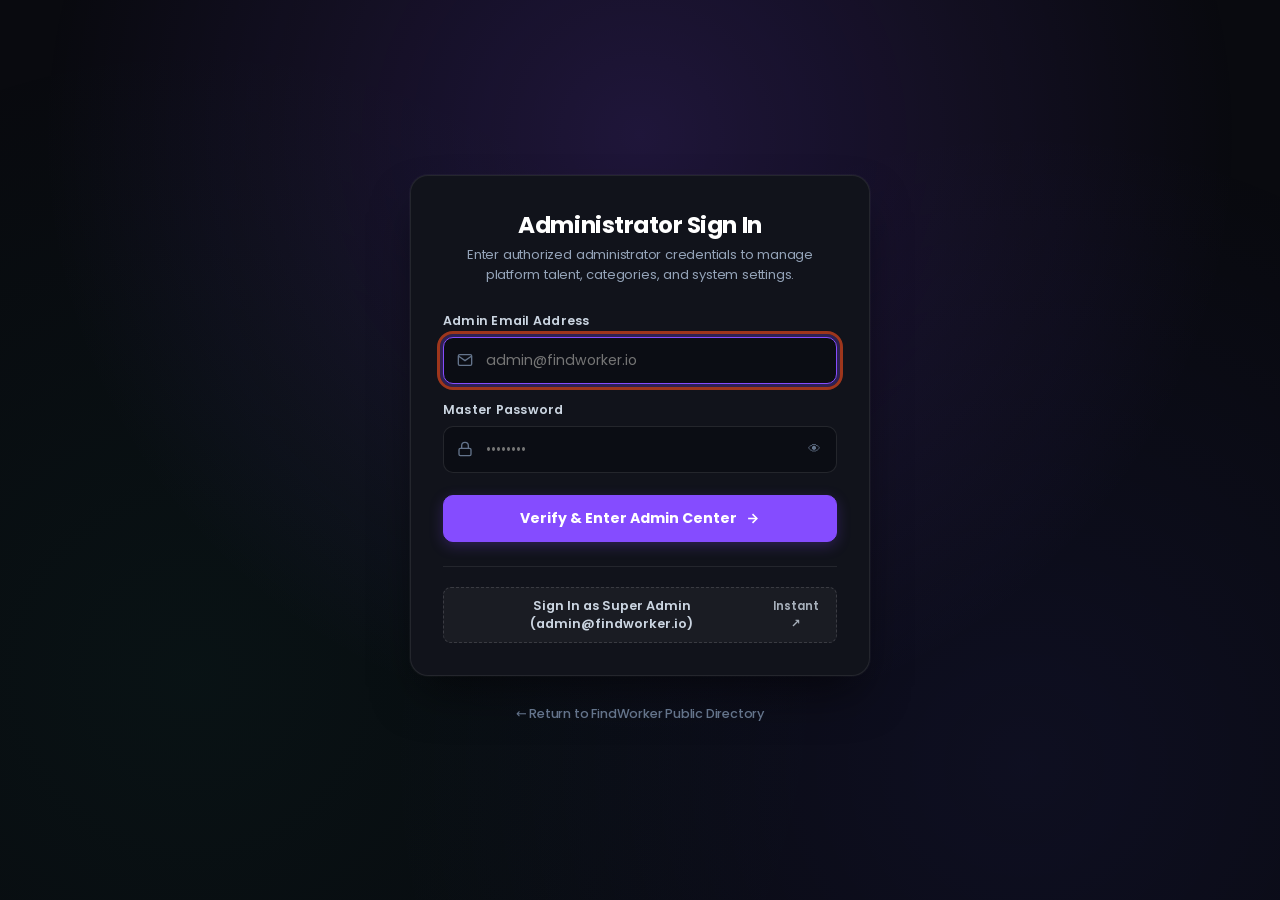
==== commit ef73ea1e: "admin dashboard design changed" ====
--- a/admin-login.html
+++ b/admin-login.html
@@ -315,21 +315,14 @@
   <main class="admin-login-card">
 
     <div class="admin-brand-header">
-      <div class="admin-security-pill">
-        <span class="pulse-dot"></span>
-        <span>Platform Security Console</span>
-      </div>
+     
       <h1 class="admin-login-title">Administrator Sign In</h1>
       <p class="admin-login-subtitle">
         Enter authorized administrator credentials to manage platform talent, categories, and system settings.
       </p>
     </div>
 
-    <div class="admin-security-advisory">
-      <span>🛡</span>
-      <span>Restricted Access: Administrative activity is logged and monitored.</span>
-    </div>
-
+  
     <!-- Error Alert Box -->
     <div id="admin-login-error" class="admin-error-box" role="alert">
       <span>✕</span>
@@ -377,9 +370,7 @@
 
     <!-- 1-Click Demo Shortcut for Instant Testing -->
     <div class="admin-demo-box">
-      <div class="admin-demo-header">
-        <span>⚡ Quick Testing &amp; Development Access</span>
-      </div>
+      
       <button type="button" class="admin-demo-btn" id="btn-demo-admin-fill">
         <span>Sign In as Super Admin (<span id="demo-admin-email-tag">admin@findworker.io</span>)</span>
         <span style="font-size: 0.72rem; opacity: 0.8;">Instant ↗</span>
